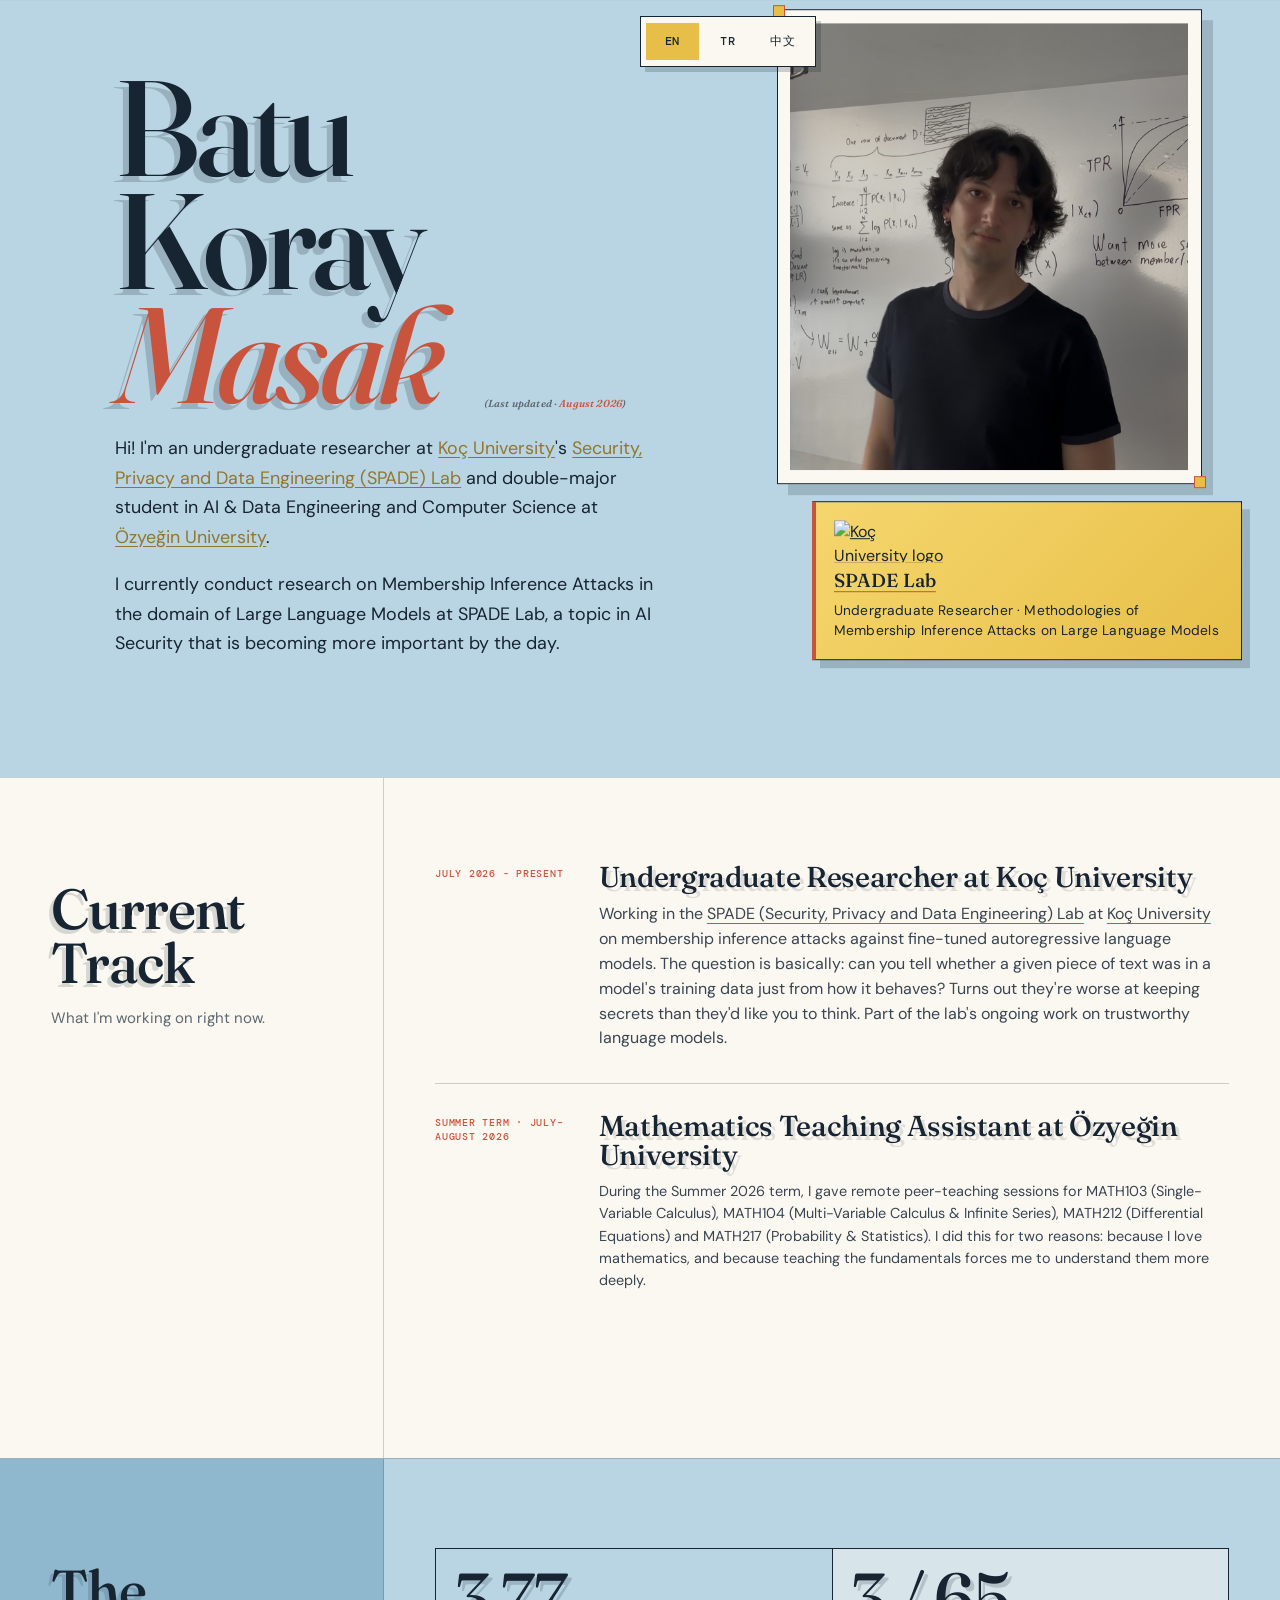
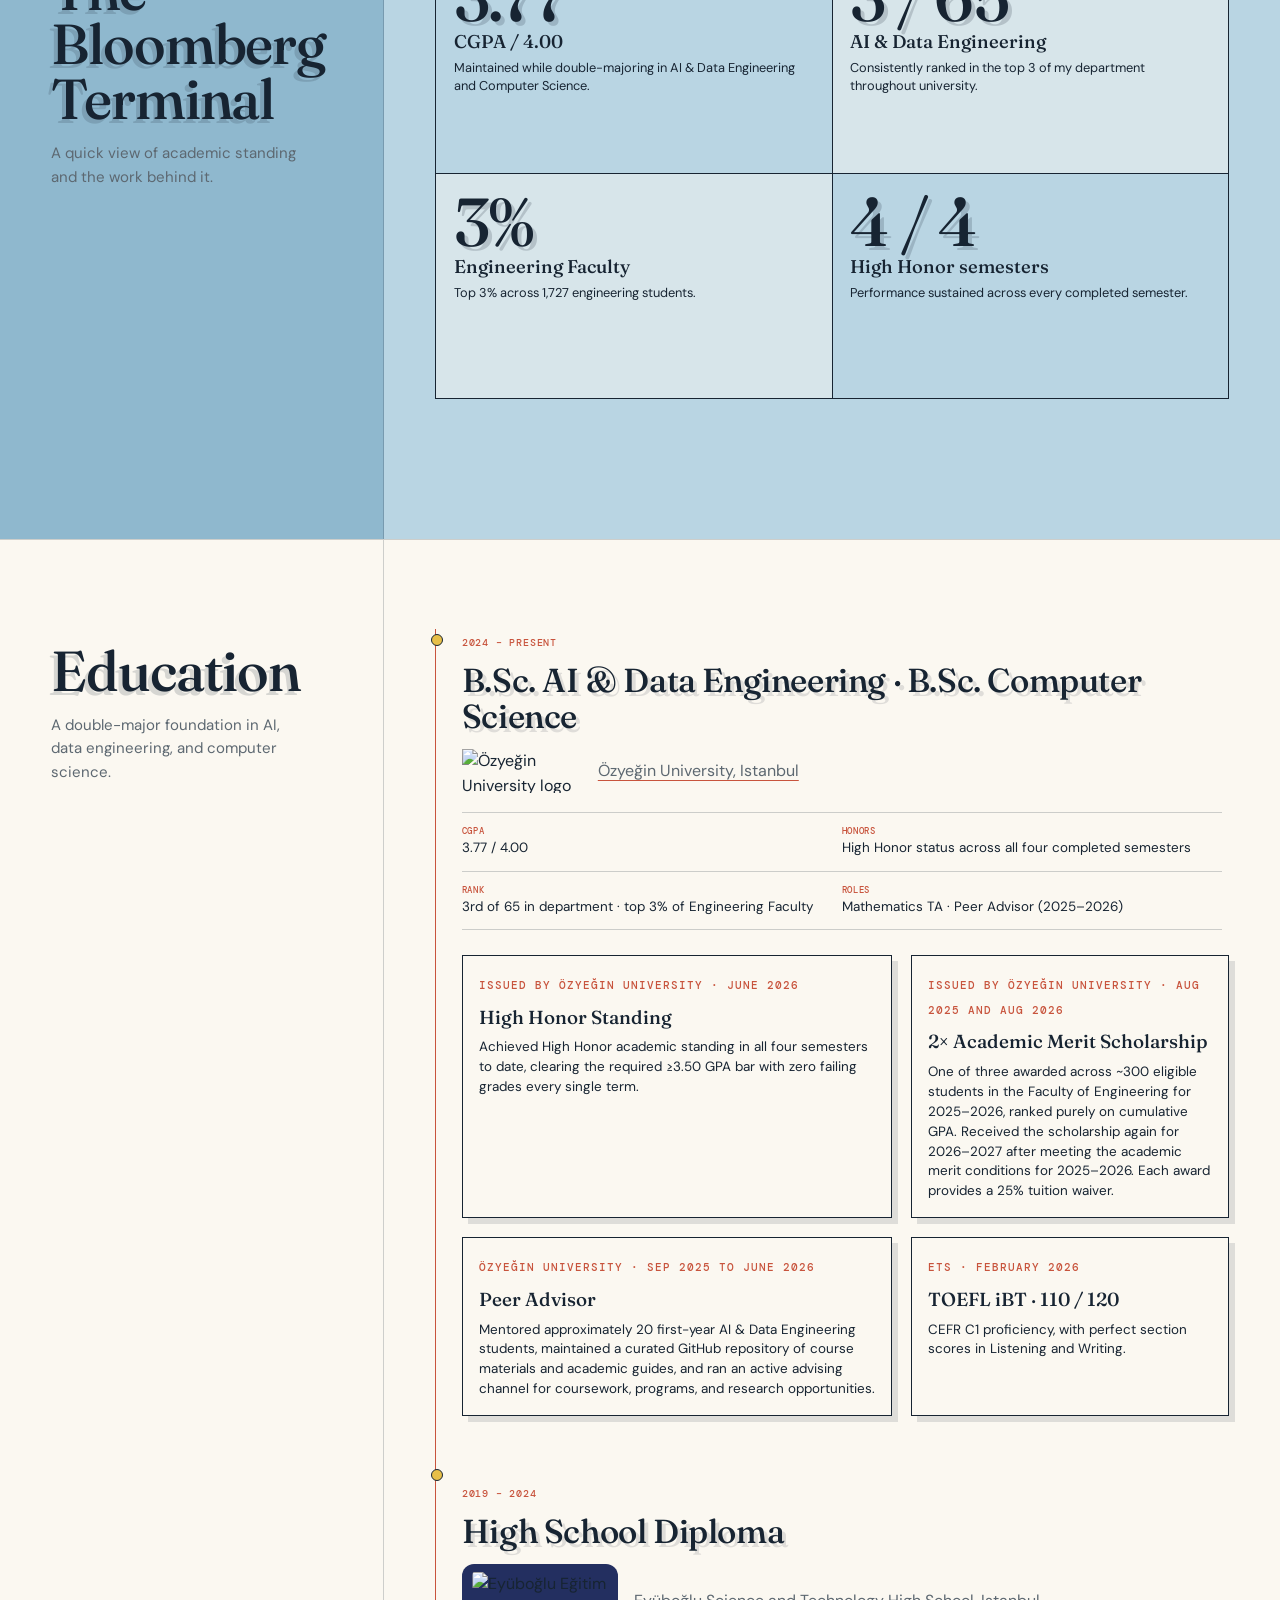
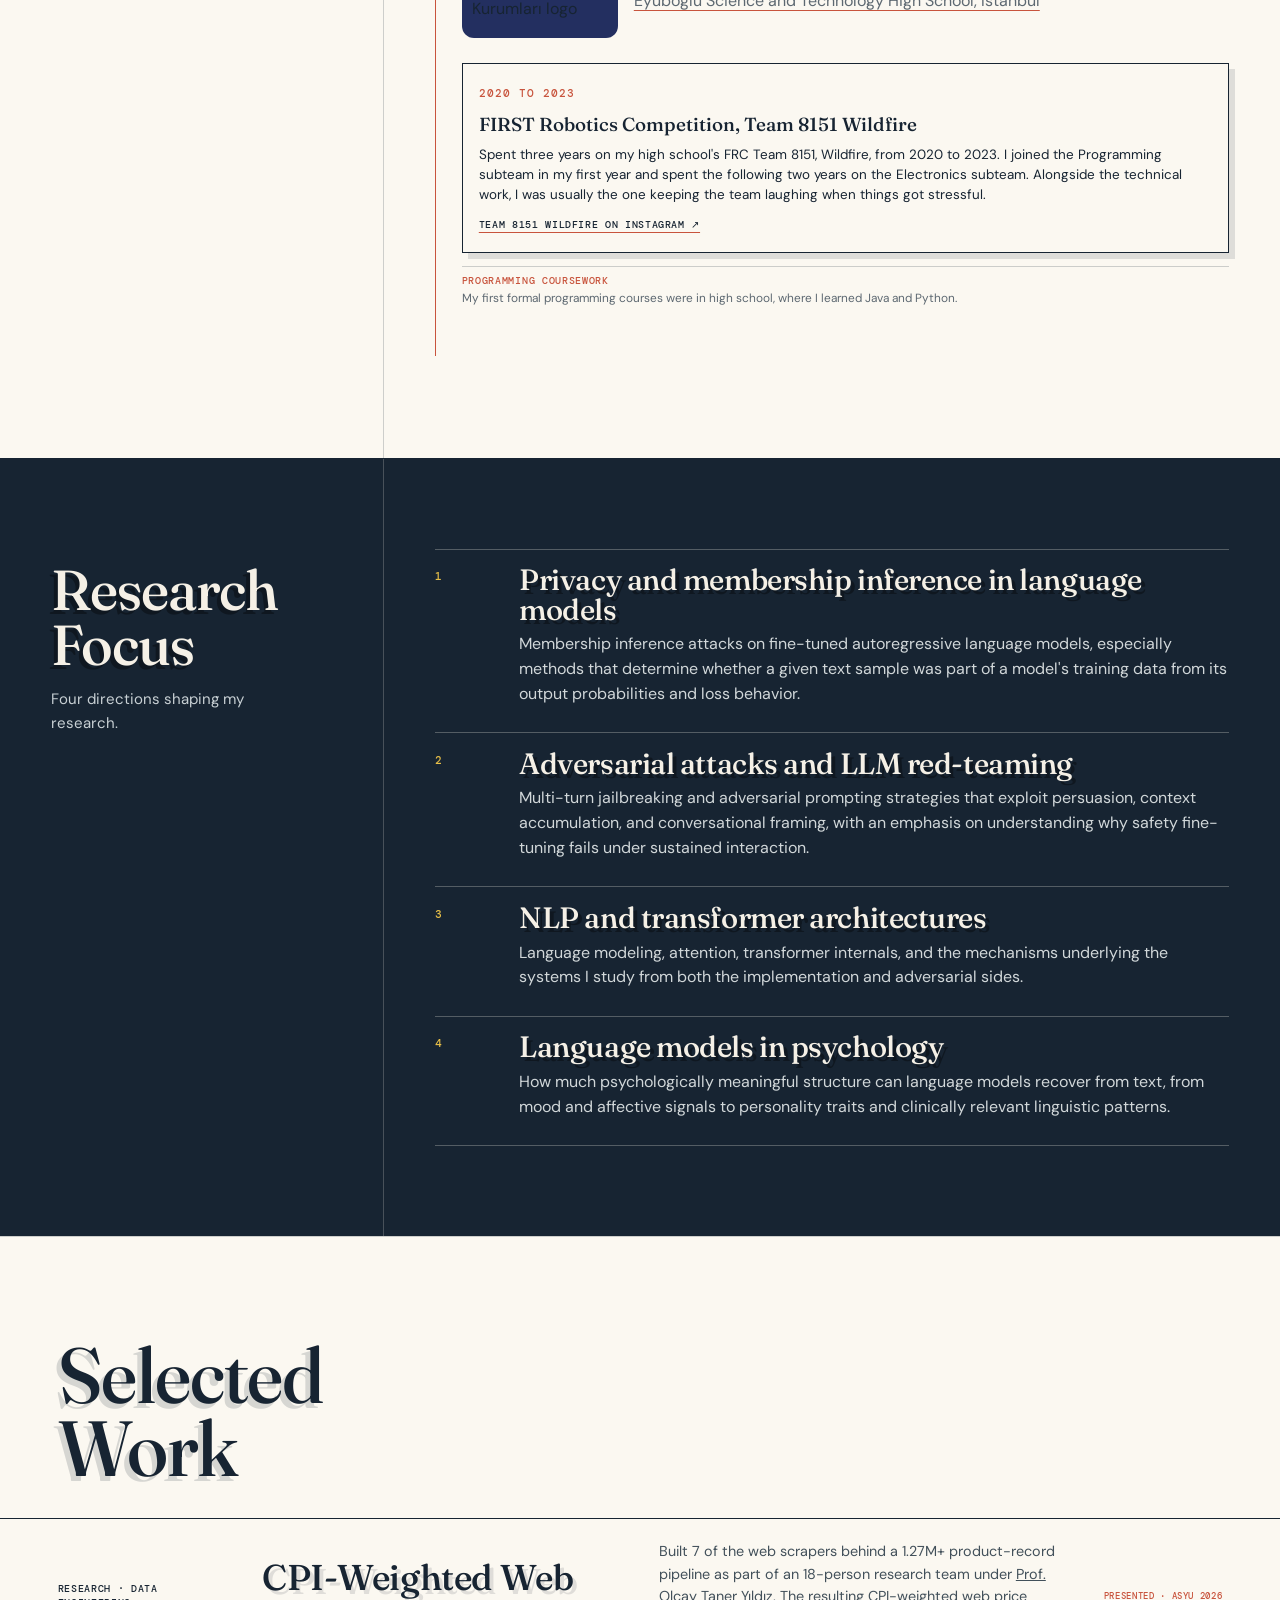
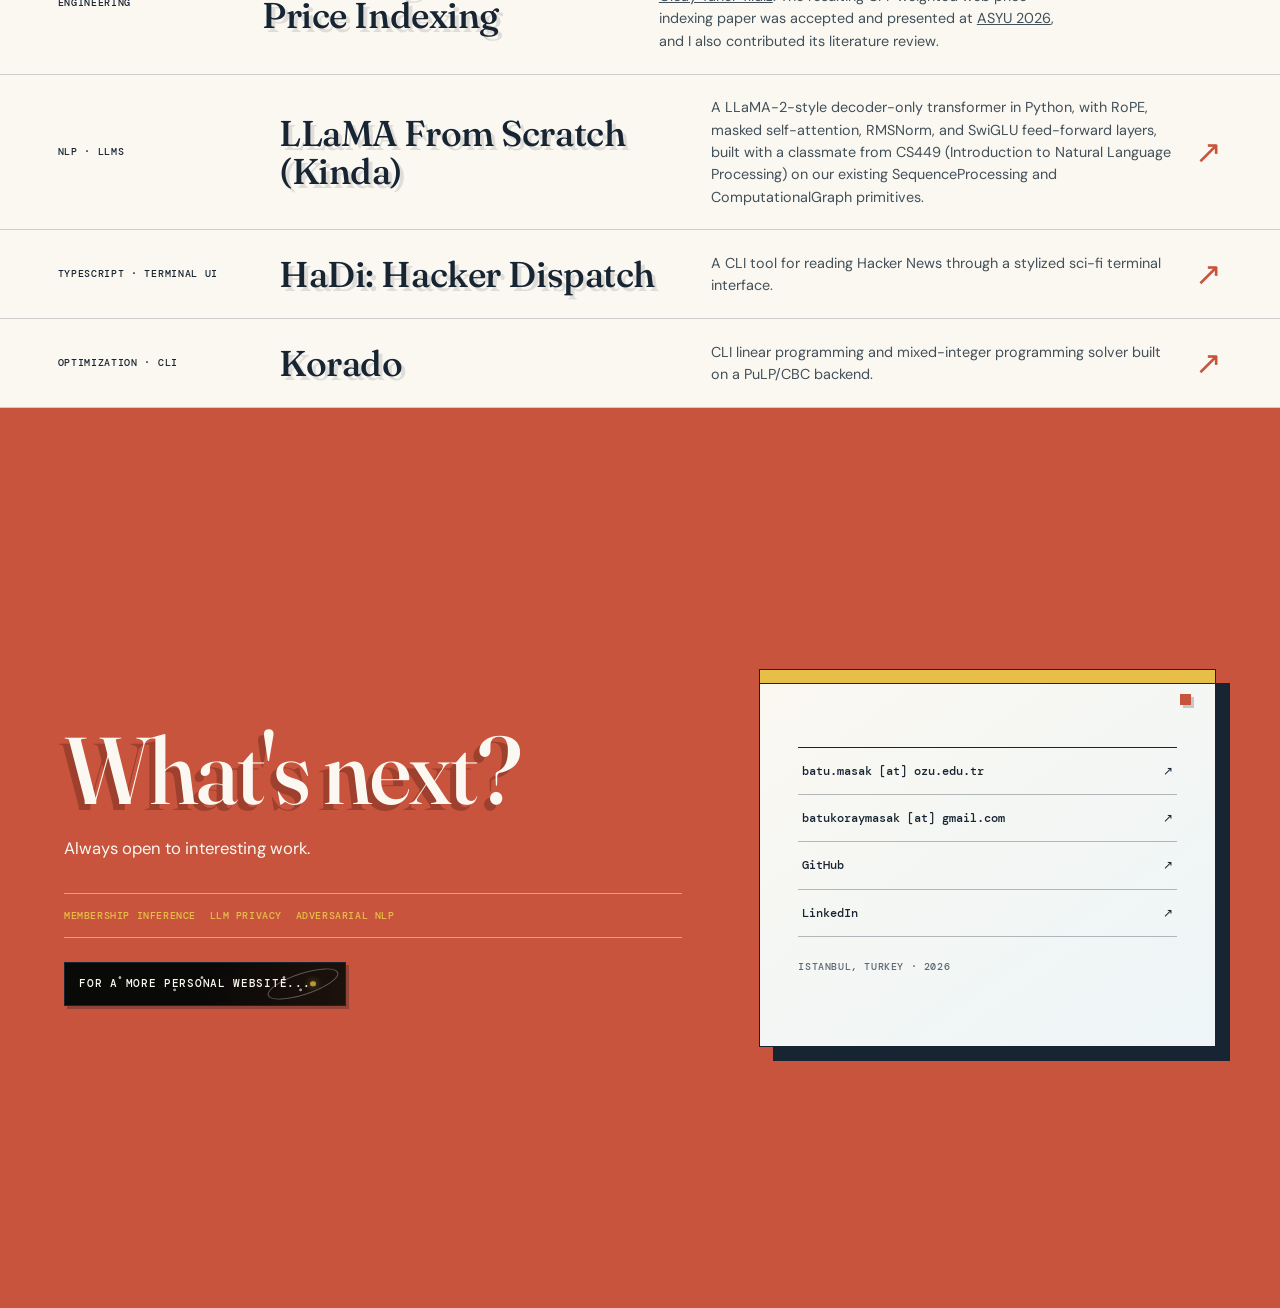
==== index.html @ a7af4183 "feat: update hero section content" ====
<!doctype html>
<html lang="en">
<head>
  <meta charset="utf-8">
  <meta name="viewport" content="width=device-width, initial-scale=1">
  <meta name="description" content="Batu Koray Masak is an AI &amp; Computer Science undergraduate at Özyeğin University and a Koç University research intern focused on AI security.">
  <meta name="theme-color" content="#b9d5e3">
  <link rel="icon" href="/favicon.ico?v=3" sizes="any">
  <link rel="icon" href="/favicon.svg?v=3" type="image/svg+xml">
  <link rel="apple-touch-icon" href="/apple-touch-icon.png?v=3" sizes="180x180">
  <link rel="manifest" href="/site.webmanifest?v=3">
  <meta property="og:type" content="profile">
  <meta property="og:url" content="https://batukoray.github.io/">
  <meta property="og:title" content="Batu Koray Masak">
  <meta property="og:description" content="AI &amp; Computer Science undergraduate at Özyeğin University, research intern at Koç University's SPADE Lab.">
  <meta property="og:image" content="https://batukoray.github.io/images/og-card.png">
  <meta property="og:image:width" content="1200">
  <meta property="og:image:height" content="630">
  <meta property="og:image:alt" content="Batu Koray Masak, computer science and AI researcher.">
  <meta name="twitter:card" content="summary_large_image">
  <meta name="twitter:image" content="https://batukoray.github.io/images/og-card.png">
  <meta name="twitter:image:alt" content="Batu Koray Masak, computer science and AI researcher.">
  <title>Batu Koray Masak</title>
  <script type="application/ld+json">
    {
      "@context": "https://schema.org",
      "@type": "ProfilePage",
      "@id": "https://batukoray.github.io/#profile",
      "url": "https://batukoray.github.io/",
      "name": "Batu Koray Masak",
      "mainEntity": {
        "@type": "Person",
        "@id": "https://batukoray.github.io/#person",
        "name": "Batu Koray Masak",
        "url": "https://batukoray.github.io/",
        "image": [
          {
            "@type": "ImageObject",
            "contentUrl": "https://batukoray.github.io/images/batu-membership-inference-whiteboard.jpg",
            "caption": "Batu Koray Masak in front of a whiteboard with membership inference notes and an ROC curve.",
            "description": "Batu Koray Masak standing in front of a whiteboard with membership inference notes and an ROC curve.",
            "width": 1290,
            "height": 1290
          },
          {
            "@type": "ImageObject",
            "contentUrl": "https://batukoray.github.io/images/batu-eray-paris.png",
            "caption": "Paris, France. Me, on the left, with my best pal Eray.",
            "description": "Batu Koray Masak, on the left, with his best pal Eray in Paris, France."
          },
          {
            "@type": "ImageObject",
            "contentUrl": "https://batukoray.github.io/images/batu-library-picture.jpg",
            "caption": "Me in front of my library.",
            "description": "Me in front of my library."
          },
          {
            "@type": "ImageObject",
            "contentUrl": "https://batukoray.github.io/images/batu-with-cat.jpeg",
            "caption": "Me with a cat at Özyeğin University.",
            "description": "Me with a cat at Özyeğin University."
          },
          {
            "@type": "ImageObject",
            "contentUrl": "https://batukoray.github.io/images/batu-with-cat-greece.jpg",
            "caption": "Me with a cat by the sea in Greece.",
            "description": "Me with a cat by the sea in Greece."
          },
          {
            "@type": "ImageObject",
            "contentUrl": "https://batukoray.github.io/images/batu-next-to-eiffel.png",
            "caption": "Me beside the Eiffel Tower in Paris.",
            "description": "Me beside the Eiffel Tower in Paris, France."
          },
          {
            "@type": "ImageObject",
            "contentUrl": "https://batukoray.github.io/images/batu-suited.png",
            "caption": "Me in a suit, photographed in a mirror.",
            "description": "Me in a suit, photographed in a mirror."
          },
          {
            "@type": "ImageObject",
            "contentUrl": "https://batukoray.github.io/images/batu-teaching-eulers-identity.png",
            "caption": "Teaching Euler's identity through Taylor series.",
            "description": "Me teaching Euler's identity through Taylor series."
          }
        ],
        "sameAs": [
          "https://github.com/batukoray",
          "https://www.linkedin.com/in/batu-koray-masak/"
        ]
      }
    }
  </script>
  <link rel="preconnect" href="https://fonts.googleapis.com">
  <link rel="preconnect" href="https://fonts.gstatic.com" crossorigin>
  <link href="https://fonts.googleapis.com/css2?family=DM+Mono:wght@400;500&family=DM+Sans:opsz,wght@9..40,400;9..40,500;9..40,600&family=Fraunces:opsz,wght@9..144,500;9..144,600;9..144,700&display=swap" rel="stylesheet">
  <style>
    :root {
      --paper: #f5f0e6;
      --paper-strong: #fbf8f1;
      --ink: #172432;
      --muted: #5d6871;
      --line: rgba(23, 36, 50, .2);
      --blue: #b9d5e3;
      --blue-deep: #8fb8ce;
      --red: #c8543d;
      --gold: #e7bf48;
      --serif: "Fraunces", Georgia, serif;
      --sans: "DM Sans", Arial, sans-serif;
      --mono: "DM Mono", ui-monospace, monospace;
    }
    :root:lang(zh) {
      --serif: "Fraunces", "Noto Serif SC", "Source Han Serif SC", "Songti SC", serif;
      --sans: "DM Sans", "Noto Sans SC", "PingFang SC", "Microsoft YaHei", sans-serif;
      --mono: "DM Mono", "Noto Sans SC", "PingFang SC", "Microsoft YaHei", ui-monospace, monospace;
    }
    :lang(zh) .header-nav a,
    :lang(zh) .button,
    :lang(zh) .portrait-caption,
    :lang(zh) .section-number,
    :lang(zh) .project-type,
    :lang(zh) .project-tags,
    :lang(zh) .project-status,
    :lang(zh) .track-list time,
    :lang(zh) .track-list .label,
    :lang(zh) .hero-kicker,
    :lang(zh) .eyebrow {
      letter-spacing: 0;
      word-spacing: normal;
      text-transform: none;
    }
    ::selection { background: rgba(112,166,194,.42); color: var(--ink); }
    ::-moz-selection { background: rgba(112,166,194,.42); color: var(--ink); }
    * { box-sizing: border-box; }
    html { scroll-behavior: smooth; scrollbar-width: none; background: var(--blue); }
    html::-webkit-scrollbar { display: none; }
    body { margin: 0; background: var(--blue); color: var(--ink); font: 400 16px/1.55 var(--sans); }
    html.is-at-bottom, html.is-at-bottom body { background: var(--red); }
    a { color: inherit; }
    .skip { position: fixed; left: 12px; top: -100px; z-index: 40; width: 1px; height: 1px; padding: 0; overflow: hidden; background: transparent; color: transparent; font: .75rem var(--mono); white-space: nowrap; clip-path: inset(50%); }
    .skip:focus { top: 12px; }

    .site-header { position: fixed; z-index: 20; top: 0; left: 0; width: 100%; transform: translateY(-112%); transition: transform .45s cubic-bezier(.2,.8,.2,1); border-bottom: 1px solid var(--ink); background: var(--ink); box-shadow: 0 6px 0 rgba(23,36,50,.24); }
    .site-header.show { transform: translateY(0); }
    .header-inner { min-height: 48px; max-width: 1440px; padding: 0 clamp(.85rem, 3.1vw, 3.2rem); margin: auto; display: grid; grid-template-columns: minmax(0, 1fr) auto minmax(0, 1fr); align-items: stretch; gap: .75rem; }
    .brand { grid-column: 1; justify-self: start; display: inline-flex; align-items: center; gap: .55rem; color: var(--paper-strong); text-decoration: none; font: 500 1.24rem/1 var(--serif); letter-spacing: -.015em; white-space: nowrap; }
    .brand em { font-style: italic; }
    .header-nav { grid-column: 3; justify-self: end; display: flex; gap: 0; align-items: stretch; border-left: 1px solid rgba(245,240,230,.22); }
    .header-nav a { position: relative; display: inline-flex; align-items: center; padding: 0 clamp(.52rem, 1vw, .92rem); border-right: 1px solid rgba(245,240,230,.22); color: var(--paper-strong); text-decoration: none; font: 500 .75rem/1 var(--mono); letter-spacing: .045em; text-transform: uppercase; transition: background .18s ease, color .18s ease, transform .18s ease; }
    .header-nav a::after { content: ""; position: absolute; left: .52rem; right: .52rem; bottom: 7px; height: 2px; background: var(--red); transform: scaleX(0); transform-origin: left; transition: transform .18s ease; }
    .header-nav a:hover { color: var(--ink); background: var(--gold); transform: translateY(3px); }
    .header-nav a:hover::after { transform: scaleX(1); }
    .header-language { grid-column: 2; display: flex; align-items: stretch; border-left: 1px solid rgba(245,240,230,.22); }
    .language-switcher { display: flex; align-items: center; gap: .15rem; opacity: 1; transition: opacity .2s ease; will-change: opacity; }
    .language-switcher.is-fading { opacity: 0; pointer-events: none; }
    .language-switcher-label { position: absolute; width: 1px; height: 1px; overflow: hidden; clip-path: inset(50%); white-space: nowrap; }
    .language-switcher button { min-width: 2rem; height: 100%; padding: 0 .35rem; border: 0; background: transparent; color: var(--ink); font: 500 .63rem/1 var(--mono); letter-spacing: .045em; cursor: pointer; transition: background .18s ease, color .18s ease, transform .18s ease; }
    .language-switcher button:hover, .language-switcher button:focus-visible { background: var(--gold); color: var(--ink); outline: none; transform: translateY(2px); }
    .language-switcher button[aria-pressed="true"] { background: var(--gold); color: var(--ink); }
    .language-switcher-floating { position: fixed; z-index: 30; top: 1rem; left: 50%; right: auto; transform: translateX(-50%); padding: .35rem; border: 1px solid var(--ink); background: var(--paper-strong); box-shadow: 5px 5px 0 rgba(23,36,50,.2); }
    .language-switcher-floating button { min-width: 3.3rem; min-height: 2.35rem; padding: .65rem .75rem; font-size: .75rem; }
    .language-switcher-floating button:hover, .language-switcher-floating button:focus-visible { transform: translateY(-1px); }
    .language-switcher-header { padding: 0; }
    .language-switcher-header button { min-width: 2.35rem; padding: 0 .45rem; color: var(--paper-strong); }
    .language-switcher-header button:hover, .language-switcher-header button:focus-visible { transform: translateY(3px); }

    .hero { position: relative; padding: clamp(1.1rem, 3vw, 3.4rem) clamp(1.1rem, 3vw, 3.4rem) 8px; display: grid; grid-template-columns: minmax(0, 1.1fr) minmax(310px, .9fr); grid-template-rows: 1fr auto; gap: clamp(1.7rem, 5vw, 6rem); max-width: 1540px; margin: auto; background: var(--blue); box-shadow: 0 0 0 100vmax var(--blue); clip-path: inset(0 -100vmax); }
    .hero-copy { align-self: center; padding: 0 0 .25rem clamp(.5rem, 6vw, 6.4rem); }
    .hero-kicker, .eyebrow { color: var(--red); font: 500 .66rem/1.2 var(--mono); letter-spacing: .095em; text-transform: uppercase; }
    h1, h2, h3, p { margin-top: 0; }
    h1 { max-width: 900px; margin: 1.1rem 0 1.35rem; font: 500 clamp(4.55rem, 10.6vw, 10.8rem)/.84 var(--serif); letter-spacing: -.035em; text-shadow: -6px 6px 0 rgba(23,36,50,.2); }
    .given-name, .name-line { display: block; }
    .name-line { display: flex; align-items: flex-end; flex-wrap: wrap; gap: .2em .32em; }
    .surname { color: var(--red); font-style: italic; }
    h1 .last-updated { margin: 0 0 .3em; color: var(--muted); font: 600 italic clamp(.55rem, .075em, .85rem)/1.1 var(--serif); letter-spacing: .015em; text-shadow: none; }
    h1 .last-updated-date { color: var(--red); }
    .hero-lead { max-width: 660px; margin-bottom: 1.7rem; font-size: clamp(1.02rem, 1.4vw, 1.28rem); line-height: 1.65; }
    .hero-lead-current { display: block; margin-top: 1em; }
    .hero-lead a { color: #92762d; text-underline-offset: 3px; }
    .actions { display: flex; gap: .65rem; flex-wrap: wrap; }
    .button { display: inline-flex; align-items: center; min-height: 44px; padding: .65rem .9rem; border: 1px solid var(--ink); font: 500 .67rem/1 var(--mono); letter-spacing: .065em; text-decoration: none; text-transform: uppercase; transition: transform .18s ease; }
    .button:hover { transform: translateY(-2px); }
    .button:active { transform: translateY(1px); transition-duration: .1s; }
    .button.primary { background: var(--gold); }
    .button.primary.personal-cta { --magnet-x: 0px; --magnet-y: 0px; position: relative; isolation: isolate; overflow: hidden; padding-right: 2.2rem; border-color: var(--ink); color: var(--paper-strong); background: #090908; box-shadow: 3px 3px 0 rgba(23,36,50,.3); transform: translate3d(var(--magnet-x), var(--magnet-y), 0); animation: personal-cta-shadow 3.2s ease-in-out infinite; transition: transform .24s cubic-bezier(.2,.8,.2,1), box-shadow .24s ease; }
    .personal-cta::before { content: ""; position: absolute; z-index: 0; inset: 4px; border: 1px solid rgba(245,240,230,.34); background: rgba(245,240,230,.05); opacity: 0; transform: scale(.985); transition: opacity .2s ease, transform .35s cubic-bezier(.2,.8,.2,1); pointer-events: none; }
    .personal-cta-space { position: absolute; z-index: 0; inset: 0; overflow: hidden; opacity: .78; background: linear-gradient(108deg, transparent 0%, transparent 48%, rgba(200,93,49,.14) 100%), radial-gradient(circle at 67% 27%, rgba(245,240,230,.92) 0 1px, transparent 1.8px), radial-gradient(circle at 75% 72%, rgba(245,240,230,.82) 0 1px, transparent 1.8px), radial-gradient(circle at 87% 42%, rgba(245,240,230,.8) 0 1px, transparent 1.8px), radial-gradient(circle at 60% 66%, rgba(200,93,49,.9) 0 1px, transparent 1.8px), radial-gradient(circle at 92% 80%, rgba(245,240,230,.7) 0 1px, transparent 1.8px); background-size: 100% 100%, 82px 54px, 108px 72px, 126px 64px, 96px 86px, 142px 94px; animation: personal-cta-space-drift 11s linear infinite, personal-cta-space-breathe 4.8s ease-in-out infinite; pointer-events: none; }
    .personal-cta-space::before { content: ""; position: absolute; right: .35rem; top: 50%; width: 4.5rem; height: 1.25rem; border: 1px solid rgba(245,240,230,.42); border-radius: 50%; transform: translateY(-50%) rotate(-18deg); animation: personal-cta-orbit 5.5s ease-in-out infinite; }
    .personal-cta-space::after { content: ""; position: absolute; right: 1.85rem; top: 50%; width: .36rem; height: .36rem; border-radius: 50%; background: var(--gold); box-shadow: 0 0 .45rem rgba(231,191,72,.9); transform: translateY(-50%); animation: personal-cta-planet 3.6s ease-in-out infinite; }
    .personal-cta-sweep { position: absolute; z-index: 1; top: -35%; bottom: -35%; left: -28%; width: 24%; background: linear-gradient(90deg, transparent, rgba(255,255,255,.58), transparent); transform: skewX(-18deg) translateX(-180%); animation: personal-cta-sweep 3.4s cubic-bezier(.45,.05,.55,.95) infinite; pointer-events: none; }
    .personal-cta-label, .personal-cta-alt { position: relative; z-index: 2; display: inline-block; white-space: nowrap; transition: transform .42s cubic-bezier(.2,.8,.2,1), opacity .28s ease; }
    .personal-cta-alt { position: absolute; left: .9rem; top: 50%; transform: translateY(120%); opacity: 0; }
    .personal-cta:hover { transform: translate3d(var(--magnet-x), calc(var(--magnet-y) - 2px), 0); box-shadow: 6px 6px 0 rgba(23,36,50,.3); }
    .personal-cta:hover::before { opacity: 1; transform: scale(1); }
    .personal-cta:hover .personal-cta-label { transform: translateY(-120%); opacity: 0; }
    .personal-cta:hover .personal-cta-alt { transform: translateY(-50%); opacity: 1; }
    .personal-cta:active { transform: translate3d(0, 1px, 0); box-shadow: 2px 2px 0 rgba(23,36,50,.3); }
    @keyframes personal-cta-shadow { 0%, 100% { box-shadow: 3px 3px 0 rgba(23,36,50,.3); } 50% { box-shadow: 6px 6px 0 rgba(23,36,50,.38); } }
    @keyframes personal-cta-sweep { 0%, 12% { opacity: 0; transform: skewX(-18deg) translateX(-180%); } 20% { opacity: .95; } 56% { opacity: .55; transform: skewX(-18deg) translateX(650%); } 64%, 100% { opacity: 0; transform: skewX(-18deg) translateX(650%); } }
    @keyframes personal-cta-space-drift { 0%, 100% { background-position: 0 0, 0 0, 0 0, 0 0, 0 0, 0 0; } 50% { background-position: 0 0, 7px -4px, -8px 5px, 6px 3px, -5px -6px, 9px 4px; } }
    @keyframes personal-cta-space-breathe { 0%, 100% { opacity: .58; } 50% { opacity: .88; } }
    @keyframes personal-cta-orbit { 0%, 100% { transform: translateY(-50%) rotate(-18deg) scaleX(.92); opacity: .44; } 50% { transform: translateY(-50%) rotate(-10deg) scaleX(1.04); opacity: .78; } }
    @keyframes personal-cta-planet { 0%, 100% { transform: translateY(-50%) translateX(0); opacity: .72; } 50% { transform: translateY(-50%) translateX(-7px); opacity: 1; } }

    .hero-aside { align-self: center; max-width: 505px; width: 100%; justify-self: end; transform: translateY(clamp(-3.75rem, -3.5vw, -1.25rem)); }
    .portrait-frame { position: relative; padding: clamp(.65rem, 1vw, .9rem); background: var(--paper-strong); border: 1px solid var(--ink); box-shadow: 11px 11px 0 rgba(23,36,50,.18); }
    .portrait-frame::before, .portrait-frame::after { content: ""; position: absolute; width: 10px; height: 10px; border: 1px solid var(--red); background: var(--gold); }
    .portrait-frame::before { top: -5px; left: -5px; } .portrait-frame::after { bottom: -5px; right: -5px; }
    .portrait-stage { position: relative; aspect-ratio: .89; overflow: hidden; background: center / cover no-repeat; }
    .portrait-frame img { display: block; width: 100%; height: 100%; object-fit: cover; object-position: center; opacity: 1; transition: opacity .5s ease; }
    .portrait-frame img.is-fading-out { opacity: 0; }
    .portrait-caption { display: flex; justify-content: space-between; gap: 1rem; padding-top: .7rem; font: 500 .59rem/1.3 var(--mono); letter-spacing: .07em; text-transform: uppercase; }
    .portrait-description { margin: .5rem 0 0; color: var(--muted); font-size: .76rem; line-height: 1.45; }
    .portrait-frame figcaption { opacity: 1; transition: opacity .5s ease; }
    .portrait-frame figcaption.is-fading-out { opacity: 0; }
    .position-note { margin: 1.1rem 0 0 auto; padding: 1.1rem 1.15rem; max-width: 430px; border: 1px solid var(--ink); border-left: 4px solid var(--red); background: linear-gradient(135deg, #f5d66d 0%, var(--gold) 100%); box-shadow: 8px 8px 0 rgba(23,36,50,.2); }
    .position-note img { display: block; width: 112px; max-height: 42px; object-fit: contain; object-position: left; margin-bottom: .55rem; }
    .position-note .university-link { display: inline-block; }
    .position-note strong { display: block; font: 500 1.18rem/1.14 var(--serif); letter-spacing: .005em; }
    .position-note strong a { color: inherit; text-decoration-color: var(--red); text-decoration-thickness: 1px; text-underline-offset: 4px; }
    .position-note p { margin: .48rem 0 0; font-size: .86rem; line-height: 1.5; letter-spacing: .012em; }

    .section { border-top: 1px solid var(--line); }
    .section-shell { max-width: 1440px; min-height: 680px; margin: auto; display: grid; grid-template-columns: minmax(220px, 30%) 1fr; }
    .section-heading { padding: clamp(3rem, 7vw, 7.2rem) clamp(1.25rem, 4vw, 4.2rem); border-right: 1px solid var(--line); }
    .section-heading-inner { position: sticky; top: 90px; }
    .section-number { display: block; color: var(--red); font: 500 .66rem/1 var(--mono); letter-spacing: .09em; }
    .section h2 { margin: .9rem 0 1rem; max-width: 330px; font: 500 clamp(2.75rem, 4.4vw, 5rem)/.97 var(--serif); letter-spacing: -.02em; text-shadow: -4px 4px 0 rgba(23,36,50,.16); }
    .section-heading p { max-width: 245px; color: var(--muted); font-size: .94rem; }
    .section-body { padding: clamp(3rem, 7vw, 7rem) clamp(1.25rem, 4vw, 5rem); }

    .track { background: var(--paper-strong); }
    .track-list { margin: 0; padding: 0; list-style: none; }
    .track-list li { display: grid; grid-template-columns: minmax(105px, 18%) 1fr; gap: 1.3rem; padding: 0 0 2rem; margin-bottom: 2rem; border-bottom: 1px solid var(--line); }
    .track-list li:last-child { border-bottom: 0; margin-bottom: 0; padding-bottom: 0; }
    .track-list time, .track-list .label { color: var(--red); font: 500 .62rem/1.4 var(--mono); letter-spacing: .075em; text-transform: uppercase; }
    .track-list h3 { margin: -.25rem 0 .65rem; max-width: 720px; font: 500 clamp(1.55rem, 2.25vw, 2.35rem)/1 var(--serif); letter-spacing: -.012em; text-shadow: 4px 4px 0 rgba(23,36,50,.12); }
    .track-list h3 a, .track-list p a { text-decoration-color: var(--red); text-decoration-thickness: 1px; text-underline-offset: 4px; }
    .track-list p { max-width: 735px; margin: 0; color: #394551; }
    .track-list .secondary-role { padding-bottom: 1.6rem; margin-bottom: 1.8rem; }
    .track-list .secondary-role p { max-width: 680px; font-size: .9rem; line-height: 1.55; }

    .metrics { background: var(--blue); }
    .metrics .section-heading { background: var(--blue-deep); }
    .metric-grid { display: grid; grid-template-columns: repeat(2, minmax(0,1fr)); border-top: 1px solid var(--ink); border-left: 1px solid var(--ink); }
    .metric { min-height: 225px; padding: 1.1rem; border-right: 1px solid var(--ink); border-bottom: 1px solid var(--ink); display: flex; flex-direction: column; justify-content: space-between; }
    .metric:nth-child(2), .metric:nth-child(3) { background: rgba(251,248,241,.45); }
    .metric b { display: block; font: 500 clamp(3rem, 5.3vw, 5.9rem)/.88 var(--serif); letter-spacing: -.025em; text-shadow: 4px 4px 0 rgba(23,36,50,.18); }
    .metric h3 { margin: .32rem 0; font: 500 1.15rem/1.12 var(--serif); letter-spacing: 0; }
    .metric p { margin: .45rem 0 0; font-size: .8rem; line-height: 1.4; }

    .research { background: var(--ink); color: var(--paper); }
    .research .section-heading { border-color: rgba(245,240,230,.22); }
    .research .section-heading p { color: #c8d0d4; }
    .research .section-heading h2 { text-shadow: -4px 4px 0 rgba(0,0,0,.35); }
    .research-list { counter-reset: item; }
    .research-item { position: relative; display: grid; grid-template-columns: 68px 1fr; gap: 1rem; padding: 1.2rem 0 1.6rem; border-top: 1px solid rgba(245,240,230,.28); transition: padding .25s ease; }
    .research-item:last-child { border-bottom: 1px solid rgba(245,240,230,.28); }
    .research-item:hover { padding-left: .7rem; }
    .research-index { color: var(--gold); font: 500 .68rem var(--mono); }
    .research-item h3 { margin: -.22rem 0 .5rem; font: 500 clamp(1.55rem, 2.3vw, 2.45rem)/1 var(--serif); letter-spacing: -.015em; text-shadow: 4px 4px 0 rgba(0,0,0,.35); }
    .research-item p { max-width: 720px; margin: 0; color: #d1d7d9; }

    .projects { background: var(--paper-strong); }
    .projects .section-shell { display: block; min-height: 0; }
    .projects-heading { padding: clamp(3.5rem, 7vw, 7rem) clamp(1.25rem, 4.5vw, 5.2rem) 2rem; display: flex; justify-content: space-between; align-items: end; gap: 2rem; }
    .projects-heading h2 { margin: .8rem 0 0; font: 500 clamp(3.1rem, 6.1vw, 6.3rem)/.94 var(--serif); letter-spacing: -.018em; text-shadow: -5px 5px 0 rgba(23,36,50,.16); }
    .project-list { border-top: 1px solid var(--ink); }
    .project { display: grid; grid-template-columns: minmax(100px, .75fr) minmax(220px, 1.55fr) minmax(220px, 1.75fr) auto; gap: 1.5rem; align-items: center; padding: 1.35rem clamp(1.25rem, 4.5vw, 5.2rem); border-bottom: 1px solid var(--line); color: inherit; text-decoration: none; transition: background .25s ease, padding .25s ease, box-shadow .25s ease; }
    .project:hover { background: var(--gold); position: relative; z-index: 1; }
    .project-type, .project-tags { font: 500 .61rem/1.45 var(--mono); letter-spacing: .07em; text-transform: uppercase; }
    .project h3 { margin: 0; font: 500 clamp(1.45rem, 2.8vw, 2.75rem)/1.06 var(--serif); letter-spacing: -.012em; text-shadow: 4px 4px 0 rgba(23,36,50,.12); }
    .project p { margin: 0; color: #42505a; font-size: .9rem; }
    .project .arrow { color: var(--red); font: 400 2rem/1 var(--serif); }
    .project-static:hover { padding-left: clamp(1.25rem, 4.5vw, 5.2rem); box-shadow: none; }
    .project-status { color: var(--red); font: 500 .58rem/1.35 var(--mono); letter-spacing: .07em; text-align: right; text-transform: uppercase; }


    .education { background: var(--paper-strong); }
    .education .section-body { padding-bottom: clamp(4rem, 8vw, 8rem); }
    .edu-item { position: relative; padding: 0 0 3rem 1.6rem; border-left: 1px solid var(--red); }
    .edu-item::before { content: ""; position: absolute; width: 10px; height: 10px; background: var(--gold); border: 1px solid var(--ink); border-radius: 50%; left: -5.5px; top: 5px; }
    .edu-item + .edu-item { padding-top: 1rem; }
    .edu-year { color: var(--red); font: 500 .63rem var(--mono); letter-spacing: .08em; text-transform: uppercase; }
    .edu-item h3 { max-width: 770px; margin: .5rem 0 .95rem; font: 500 clamp(1.65rem, 2.6vw, 2.7rem)/1.08 var(--serif); letter-spacing: -.012em; text-shadow: 4px 4px 0 rgba(23,36,50,.12); }
    .institution { display: flex; align-items: center; gap: 1rem; margin: .3rem 0 1rem; }
    .institution img { display: block; width: 120px; max-height: 44px; object-fit: contain; object-position: left; }
    .institution img.eyuboglu-logo { width: 156px; height: 74px; max-height: none; padding: .5rem .65rem; border-radius: 12px; background: #232f60; object-fit: contain; }
    .institution p { margin: 0; color: var(--muted); }
    .institution p a { color: inherit; text-decoration-color: var(--red); text-decoration-thickness: 1px; text-underline-offset: 4px; }
    .edu-facts { display: grid; grid-template-columns: repeat(2, 1fr); max-width: 760px; margin: 1.2rem 0; padding: 0; list-style: none; border-top: 1px solid var(--line); }
    .edu-facts li { padding: .75rem .75rem .75rem 0; border-bottom: 1px solid var(--line); font-size: .84rem; }
    .edu-facts strong { display: block; color: var(--red); font: 500 .57rem/1.4 var(--mono); letter-spacing: .07em; text-transform: uppercase; }
    .education-details { max-width: 800px; display: grid; grid-template-columns: 1.15fr .85fr; gap: 1.2rem; margin-top: 1.55rem; }
    .edu-item:nth-child(2) .education-details { grid-template-columns: 1fr; gap: .8rem; }
    .detail p a { color: inherit; text-decoration-color: var(--red); text-decoration-thickness: 1px; text-underline-offset: 4px; }
    .detail { padding: 1rem; border: 1px solid var(--ink); background: var(--paper-strong); box-shadow: 6px 6px 0 rgba(23,36,50,.12); }
    .detail h4 { margin: .6rem 0; font: 500 1.18rem/1.12 var(--serif); letter-spacing: 0; }
    .detail p { margin: 0; font-size: .84rem; line-height: 1.48; }
    .detail-minor { padding: .5rem 0 0; border: 0; border-top: 1px solid var(--line); background: transparent; box-shadow: none; }
    .detail-minor h4 { margin: 0 0 .2rem; font: 500 .6rem/1.3 var(--mono); letter-spacing: .07em; text-transform: uppercase; color: var(--red); }
    .detail-minor p { margin: 0; font-size: .74rem; color: var(--muted); }
    .archive-link { display: inline-flex; align-items: center; gap: .45rem; margin-top: .85rem; color: var(--ink); font: 500 .62rem/1.35 var(--mono); letter-spacing: .065em; text-decoration-color: var(--red); text-underline-offset: 4px; text-transform: uppercase; }

    .contact { min-height: 100svh; background: var(--red); color: var(--paper-strong); }
    .contact-shell { max-width: 1440px; min-height: 100svh; margin: auto; padding: clamp(3rem, 8vw, 8rem) clamp(1.25rem, 5vw, 6rem); display: grid; grid-template-columns: 1.15fr .85fr; gap: clamp(2rem, 6vw, 6rem); align-items: center; }
    .contact h2 { max-width: 860px; margin: .9rem 0 1.35rem; font: 500 clamp(3.45rem, 7.4vw, 8rem)/.94 var(--serif); letter-spacing: -.02em; text-shadow: -6px 6px 0 rgba(68,22,16,.32); }
    .contact .section-number { text-shadow: -3px 3px 0 rgba(68,22,16,.32); }
    .contact-copy { max-width: 620px; font-size: 1.04rem; }
    .contact-threads { display: flex; flex-wrap: wrap; gap: .45rem .85rem; max-width: 630px; margin: 2rem 0 0; padding: .9rem 0; border-top: 1px solid rgba(251,248,241,.45); border-bottom: 1px solid rgba(251,248,241,.45); font: 500 .62rem/1.35 var(--mono); letter-spacing: .06em; text-transform: uppercase; }
    .contact-threads span { color: var(--gold); }
    .contact .actions { margin-top: 1.5rem; }
    .contact-card { position: relative; min-height: min(42svh, 440px); padding: clamp(3.1rem, 4vw, 4rem) clamp(1.3rem, 3vw, 2.8rem) clamp(1.3rem, 3vw, 2.8rem); display: flex; flex-direction: column; justify-content: center; border: 1px solid var(--ink); background: linear-gradient(145deg, var(--paper-strong) 0%, #edf5f8 100%); color: var(--ink); box-shadow: 14px 14px 0 var(--ink); }
    .contact-card::before { content: ""; position: absolute; top: 0; left: 0; right: 0; height: 13px; background: var(--gold); border-bottom: 1px solid var(--ink); }
    .contact-card::after { content: ""; position: absolute; top: 24px; right: 24px; width: 11px; height: 11px; background: var(--red); box-shadow: 3px 3px 0 rgba(23,36,50,.22); }
    .contact-links { border-top: 1px solid var(--ink); }
    .contact-links a { display: flex; justify-content: space-between; gap: 1rem; padding: 1rem .25rem; border-bottom: 1px solid rgba(23,36,50,.3); text-decoration: none; font: 500 .75rem/1.2 var(--mono); overflow-wrap: anywhere; transition: background .18s ease, color .18s ease, padding .18s ease; }
    .contact-links a:hover { padding-left: .75rem; color: var(--red); background: var(--blue); }
    .contact-note { margin-top: 1.4rem; color: var(--muted); font: 500 .62rem var(--mono); letter-spacing: .06em; text-transform: uppercase; }

    @media (max-width: 860px) {
      .header-nav a:nth-child(1), .header-nav a:nth-child(2), .header-nav a:nth-child(3) { display: none; }
      .hero { grid-template-columns: 1fr; grid-template-rows: auto; padding-top: 1rem; padding-bottom: .65rem; gap: 2rem; }
      .hero-copy { padding: 2rem 1rem 0; transform: none; }
      .hero-aside { justify-self: center; max-width: min(520px, 94%); transform: none; }
      .portrait-stage { aspect-ratio: .89; }
      .section-shell { grid-template-columns: 1fr; min-height: 0; }
      .section-heading { border-right: 0; border-bottom: 1px solid var(--line); padding: 3rem 1.25rem 2.2rem; }
      .section-heading-inner { position: static; }
      .section-heading h2 { max-width: none; }
      .section-body { padding: 3rem 1.25rem; }
      .projects-heading { padding: 3.5rem 1.25rem 1.8rem; }
      .project { grid-template-columns: 100px 1fr auto; padding: 1.15rem 1.25rem; }
      .project p { grid-column: 2 / 4; }
      .contact-shell { grid-template-columns: 1fr; min-height: 100svh; padding: 4rem 1.25rem; }
    }
    @media (max-width: 560px) {
      .header-inner { min-height: 44px; }
      .brand { font-size: 1.08rem; }
      .header-nav { gap: 0; }
      .header-nav a { padding: 0 .52rem; font-size: .61rem; }
      .header-nav a:nth-child(5) { display: none; }
      .language-switcher-header button { min-width: 1.85rem; padding: 0 .28rem; font-size: .56rem; }
      h1 { font-size: clamp(4.35rem, 22vw, 6.8rem); }
      .hero-copy { padding-left: 0; padding-right: 0; }
      .position-note { margin-right: 0; }
      .track-list li { grid-template-columns: 1fr; gap: .55rem; }
      .metric-grid, .edu-facts, .education-details { grid-template-columns: 1fr; }
      .metric { min-height: 175px; }
      .projects-heading { display: block; }
      .project { grid-template-columns: 1fr auto; gap: .65rem; }
      .project-type, .project p { grid-column: 1 / -1; }
      .project h3 { grid-column: 1; }
      .project .arrow, .project-status { grid-column: 2; grid-row: 2; }
      .project-tags { margin-top: .2rem; }
      .header-nav a:nth-child(4) { display: none; }
      .contact h2 { font-size: clamp(3.6rem, 17vw, 5.4rem); }
    }
    @media (max-width: 400px) { .header-nav a:nth-child(6) { display: none; } }
    @media (prefers-reduced-motion: reduce) { *, *::before, *::after { scroll-behavior: auto !important; transition-duration: .01ms !important; animation-duration: .01ms !important; } .personal-cta, .personal-cta::before, .personal-cta-space, .personal-cta-space::before, .personal-cta-space::after, .personal-cta-sweep { animation: none; transform: none; } .personal-cta::before, .personal-cta-label, .personal-cta-alt { transition: none; } }
    .custom-cursor { position: fixed; z-index: 1000; top: 0; left: 0; width: 36px; height: 44px; pointer-events: none; opacity: 0; transform: translate3d(-100px, -100px, 0); transition: opacity .12s ease; }
    .custom-cursor.is-visible { opacity: 1; }
    .custom-cursor svg { display: block; width: 100%; height: 100%; overflow: visible; transform-box: fill-box; transform-origin: 5px 4px; transition: transform .15s cubic-bezier(.2,.75,.25,1); }
    .custom-cursor .cursor-shadow { transform: translate(var(--shadow-x, 5px), var(--shadow-y, 5px)); fill: rgba(23,36,50,.35); }
    .custom-cursor .cursor-arrow { fill: #fff; stroke: var(--ink); stroke-width: 3; stroke-linejoin: round; }
    .custom-cursor.is-pressed svg { transform: scale(.8); }
    .custom-cursor.is-releasing svg { animation: cursor-release .28s cubic-bezier(.2,.8,.3,1) both; }
    @keyframes cursor-release { 0% { transform: scale(.8); } 62% { transform: scale(1.1); } 100% { transform: scale(1); } }
    @media (pointer: fine) { .cursor-active, .cursor-active a, .cursor-active button, .cursor-active [role="button"] { cursor: none; } }
    @media (pointer: coarse) { .custom-cursor { display: none; } }
  </style>
</head>
<body>
  <a class="skip" href="#main" aria-label="Skip to content">Skip to content</a>
  <div data-language-home>
    <div class="language-switcher language-switcher-floating" data-language-switcher role="group" aria-label="Language">
      <span class="language-switcher-label" data-language-label>Language</span>
      <button type="button" data-language="en" aria-pressed="true">EN</button>
      <button type="button" data-language="tr" aria-pressed="false">TR</button>
      <button type="button" data-language="zh" aria-pressed="false">中文</button>
    </div>
  </div>
  <header class="site-header" id="site-header">
    <div class="header-inner">
      <a class="brand" href="#top">Batu Koray <em>Masak</em></a>
      <div class="header-language" data-language-slot></div>
      <nav class="header-nav" aria-label="Primary navigation">
        <a href="#track">Now</a><a href="#numbers">Standing</a><a href="#education">Education</a><a href="#research">Focus</a><a href="#projects">Work</a><a href="#contact">Connect</a>
      </nav>
    </div>
  </header>

  <main id="main">
    <section class="hero" id="top" aria-labelledby="page-title">
      <div class="hero-copy">
        <h1 id="page-title"><span class="given-name">Batu Koray</span><span class="name-line"><span class="surname">Masak</span><span class="last-updated" id="last-updated">(Last updated · <span class="last-updated-date" id="last-updated-date">August 2026</span>)</span></span></h1>
        <p class="hero-lead">Undergraduate researcher at <a href="https://www.ku.edu.tr/en/" target="_blank" rel="noopener">Koç University</a>’s <a href="https://mysite.ku.edu.tr/emregursoy/spade-lab/" target="_blank" rel="noopener">Security, Privacy and Data Engineering (SPADE) Lab</a> and double-major student in AI &amp; Data Engineering and Computer Science at <a href="https://www.ozyegin.edu.tr/en" target="_blank" rel="noopener">Özyeğin University</a>.<span class="hero-lead-current">I currently conduct research on Membership Inference Attacks in the domain of Large Language Models at SPADE Lab, a topic in AI Security that is becoming more important by the day.</span></p>
      </div>
      <aside class="hero-aside" aria-label="Current position">
        <figure class="portrait-frame"><div class="portrait-stage" data-portrait-stage><img src="/images/batu-membership-inference-whiteboard.jpg" alt="Batu Koray Masak in front of a whiteboard with membership inference notes and an ROC curve" width="1290" height="1290" data-portrait-image></div><figcaption data-portrait-caption></figcaption></figure>
        <div class="position-note"><a class="university-link" href="https://www.ku.edu.tr/en/" target="_blank" rel="noopener"><img src="https://upload.wikimedia.org/wikipedia/en/thumb/2/24/Ko%C3%A7_University_logo.svg/3840px-Ko%C3%A7_University_logo.svg.png" alt="Koç University logo"></a><strong><a href="https://mysite.ku.edu.tr/emregursoy/spade-lab/" target="_blank" rel="noopener">SPADE Lab</a></strong><p>Undergraduate Researcher · Methodologies of Membership Inference Attacks on Large Language Models</p></div>
      </aside>
    </section>

    <section class="section track" id="track" aria-labelledby="track-title"><div class="section-shell"><header class="section-heading"><div class="section-heading-inner"><h2 id="track-title">Current Track</h2><p>What I'm working on right now.</p></div></header><div class="section-body"><ol class="track-list"><li><time>July 2026 - Present</time><div><h3>Undergraduate Researcher at Koç University</h3><p>Working in the <a href="https://mysite.ku.edu.tr/emregursoy/spade-lab/" target="_blank" rel="noopener">SPADE (Security, Privacy and Data Engineering) Lab</a> at <a href="https://www.ku.edu.tr/en/" target="_blank" rel="noopener">Koç University</a> on membership inference attacks against fine-tuned autoregressive language models. The question is basically: can you tell whether a given piece of text was in a model’s training data just from how it behaves? Turns out they’re worse at keeping secrets than they’d like you to think. Part of the lab's ongoing work on trustworthy language models.</p></div></li><li class="secondary-role"><span class="label">Summer term · July–August 2026</span><div><h3>Mathematics Teaching Assistant at Özyeğin University</h3><p>During the Summer 2026 term, I gave remote peer-teaching sessions for MATH103 (Single-Variable Calculus), MATH104 (Multi-Variable Calculus & Infinite Series), MATH212 (Differential Equations) and MATH217 (Probability & Statistics). I did this for two reasons: because I love mathematics, and because teaching the fundamentals forces me to understand them more deeply.</p></div></li></ol></div></div></section>

    <section class="section metrics" id="numbers" aria-labelledby="numbers-title"><div class="section-shell"><header class="section-heading"><div class="section-heading-inner"><h2 id="numbers-title">The Bloomberg Terminal</h2><p>A quick view of academic standing and the work behind it.</p></div></header><div class="section-body"><div class="metric-grid"><article class="metric"><div><b>3.77</b><h3>CGPA / 4.00</h3><p>Maintained while double-majoring in AI &amp; Data Engineering and Computer Science.</p></div></article><article class="metric"><div><b>3 / 65</b><h3>AI &amp; Data Engineering</h3><p>Consistently ranked in the top 3 of my department throughout university.</p></div></article><article class="metric"><div><b>3%</b><h3>Engineering Faculty</h3><p>Top 3% across 1,727 engineering students.</p></div></article><article class="metric"><div><b>4 / 4</b><h3>High Honor semesters</h3><p>Performance sustained across every completed semester.</p></div></article></div></div></div></section>

    <section class="section education" id="education" aria-labelledby="education-title"><div class="section-shell"><header class="section-heading"><div class="section-heading-inner"><h2 id="education-title">Education</h2><p>A double-major foundation in AI, data engineering, and computer science.</p></div></header><div class="section-body"><article class="edu-item"><span class="edu-year">2024 – Present</span><h3>B.Sc. AI &amp; Data Engineering · B.Sc. Computer Science</h3><div class="institution"><img src="https://github.com/batukoray/assets_of_mine/blob/main/ozyegin_logo.png?raw=true" alt="Özyeğin University logo"><p><a href="https://www.ozyegin.edu.tr/en" target="_blank" rel="noopener">Özyeğin University, Istanbul</a></p></div><ul class="edu-facts"><li><strong>CGPA</strong>3.77 / 4.00</li><li><strong>Honors</strong>High Honor status across all four completed semesters</li><li><strong>Rank</strong>3rd of 65 in department · top 3% of Engineering Faculty</li><li><strong>Roles</strong>Mathematics TA · Peer Advisor (2025–2026)</li></ul><div class="education-details"><section class="detail"><span class="eyebrow">Issued by Özyeğin University · June 2026</span><h4>High Honor Standing</h4><p>Achieved High Honor academic standing in all four semesters to date, clearing the required ≥3.50 GPA bar with zero failing grades every single term.</p></section><section class="detail"><span class="eyebrow">Issued by Özyeğin University · Aug 2025 and Aug 2026</span><h4>2× Academic Merit Scholarship</h4><p>One of three awarded across ~300 eligible students in the Faculty of Engineering for 2025–2026, ranked purely on cumulative GPA. Received the scholarship again for 2026–2027 after meeting the academic merit conditions for 2025–2026. Each award provides a 25% tuition waiver.</p></section><section class="detail"><span class="eyebrow">Özyeğin University · Sep 2025 to June 2026</span><h4>Peer Advisor</h4><p>Mentored approximately 20 first-year AI &amp; Data Engineering students, maintained a curated GitHub repository of course materials and academic guides, and ran an active advising channel for coursework, programs, and research opportunities.</p></section><section class="detail"><span class="eyebrow">ETS · February 2026</span><h4>TOEFL iBT · 110 / 120</h4><p>CEFR C1 proficiency, with perfect section scores in Listening and Writing.</p></section></div></article><article class="edu-item"><span class="edu-year">2019 – 2024</span><h3>High School Diploma</h3><div class="institution"><img class="eyuboglu-logo" src="https://www.eyuboglu.k12.tr/images/eyuboglu.webp" alt="Eyüboğlu Eğitim Kurumları logo" loading="lazy"><p><a href="https://www.eyuboglu.k12.tr/en" target="_blank" rel="noopener">Eyüboğlu Science and Technology High School, Istanbul</a></p></div><div class="education-details"><section class="detail"><span class="eyebrow">2020 to 2023</span><h4>FIRST Robotics Competition, Team 8151 Wildfire</h4><p>Spent three years on my high school's FRC Team 8151, Wildfire, from 2020 to 2023. I joined the Programming subteam in my first year and spent the following two years on the Electronics subteam. Alongside the technical work, I was usually the one keeping the team laughing when things got stressful.</p><a class="archive-link" href="https://www.instagram.com/frc_wildfire_8151/" target="_blank" rel="noopener">Team 8151 Wildfire on Instagram ↗</a></section><section class="detail detail-minor"><h4>Programming coursework</h4><p>My first formal programming courses were in high school, where I learned Java and Python.</p></section></div></article></div></div></section>

    <section class="section research" id="research" aria-labelledby="research-title"><div class="section-shell"><header class="section-heading"><div class="section-heading-inner"><h2 id="research-title">Research Focus</h2><p>Four directions shaping my research.</p></div></header><div class="section-body"><div class="research-list"><article class="research-item"><span class="research-index">1</span><div><h3>Privacy and membership inference in language models</h3><p>Membership inference attacks on fine-tuned autoregressive language models, especially methods that determine whether a given text sample was part of a model's training data from its output probabilities and loss behavior.</p></div></article><article class="research-item"><span class="research-index">2</span><div><h3>Adversarial attacks and LLM red-teaming</h3><p>Multi-turn jailbreaking and adversarial prompting strategies that exploit persuasion, context accumulation, and conversational framing, with an emphasis on understanding why safety fine-tuning fails under sustained interaction.</p></div></article><article class="research-item"><span class="research-index">3</span><div><h3>NLP and transformer architectures</h3><p>Language modeling, attention, transformer internals, and the mechanisms underlying the systems I study from both the implementation and adversarial sides.</p></div></article><article class="research-item"><span class="research-index">4</span><div><h3>Language models in psychology</h3><p>How much psychologically meaningful structure can language models recover from text, from mood and affective signals to personality traits and clinically relevant linguistic patterns.</p></div></article></div></div></div></section>

    <section class="section projects" id="projects" aria-labelledby="projects-title"><div class="section-shell"><header class="projects-heading"><div><h2 id="projects-title">Selected Work</h2></div></header><div class="project-list"><article class="project project-static"><span class="project-type">Research · Data Engineering</span><h3>CPI-Weighted Web Price Indexing</h3><p>Built 7 of the web scrapers behind a 1.27M+ product-record pipeline as part of an 18-person research team under Prof. Olcay Taner Yıldız. The resulting CPI-weighted web price indexing paper was accepted and presented at ASYU 2026, and I also contributed its literature review.</p><span class="project-status">Presented · ASYU 2026</span></article><a class="project" href="https://github.com/batukoray/llama2-from-scratch" target="_blank" rel="noopener"><span class="project-type">NLP · LLMs</span><h3>LLaMA From Scratch (Kinda)</h3><p>A LLaMA-2-style decoder-only transformer in Python, with RoPE, masked self-attention, RMSNorm, and SwiGLU feed-forward layers, built with a classmate from CS449 (Introduction to Natural Language Processing) on our existing SequenceProcessing and ComputationalGraph primitives.</p><span class="arrow">↗</span></a><a class="project" href="https://github.com/batukoray/HaDi" target="_blank" rel="noopener"><span class="project-type">TypeScript · Terminal UI</span><h3>HaDi: Hacker Dispatch</h3><p>A CLI tool for reading Hacker News through a stylized sci-fi terminal interface.</p><span class="arrow">↗</span></a><a class="project" href="https://github.com/batukoray/Korado" target="_blank" rel="noopener"><span class="project-type">Optimization · CLI</span><h3>Korado</h3><p>CLI linear programming and mixed-integer programming solver built on a PuLP/CBC backend.</p><span class="arrow">↗</span></a></div></div></section>




  </main>

  <footer class="contact" id="contact"><div class="contact-shell"><div><h2>What's next?</h2><p class="contact-copy">Always open to interesting work.</p><p class="contact-threads"><span>Membership inference</span><span>LLM privacy</span><span>Adversarial NLP</span></p><div class="actions"><a class="button primary personal-cta" href="/personal/"><span class="personal-cta-space" aria-hidden="true"></span><span class="personal-cta-sweep" aria-hidden="true"></span><span class="personal-cta-label">For A More Personal Website...</span><span class="personal-cta-alt" aria-hidden="true">Open personal page</span></a></div></div><aside class="contact-card"><div class="contact-links"><a href="mailto:batu.masak@ozu.edu.tr"><span>batu.masak [at] ozu.edu.tr</span><span>↗</span></a><a href="mailto:batukoraymasak@gmail.com"><span>batukoraymasak [at] gmail.com</span><span>↗</span></a><a href="https://github.com/batukoray" target="_blank" rel="noopener"><span>GitHub</span><span>↗</span></a><a href="https://www.linkedin.com/in/batu-koray-masak/" target="_blank" rel="noopener"><span>LinkedIn</span><span>↗</span></a></div><p class="contact-note">Istanbul, Turkey · 2026</p></aside></div></footer>

  <div class="custom-cursor" id="custom-cursor" aria-hidden="true"><svg viewBox="0 0 48 58"><path class="cursor-shadow" d="M5 4v34l9-8 6 17 8-4-7-17h15z"></path><path class="cursor-arrow" d="M5 4v34l9-8 6 17 8-4-7-17h15z"></path></svg></div>

  <script src="/translations.js"></script>
  <script>
    const header = document.getElementById('site-header');
    const languageSwitcher = document.querySelector('[data-language-switcher]');
    const languageHome = document.querySelector('[data-language-home]');
    const languageSlot = document.querySelector('[data-language-slot]');
    let languageInHeader = false;
    let languageTransitionTimer;
    let languageTransitionId = 0;
    const setHeader = () => {
      const isScrolled = window.scrollY > 45;
      header.classList.toggle('show', isScrolled);
      if (isScrolled === languageInHeader) return;
      languageInHeader = isScrolled;
      const transitionId = ++languageTransitionId;
      languageSwitcher?.classList.add('is-fading');
      window.clearTimeout(languageTransitionTimer);
      languageTransitionTimer = window.setTimeout(() => {
        if (transitionId !== languageTransitionId || !languageSwitcher) return;
        languageSwitcher.classList.toggle('language-switcher-floating', !isScrolled);
        languageSwitcher.classList.toggle('language-switcher-header', isScrolled);
        (isScrolled ? languageSlot : languageHome)?.append(languageSwitcher);
        window.requestAnimationFrame(() => {
          if (transitionId === languageTransitionId) languageSwitcher.classList.remove('is-fading');
        });
      }, 200);
    };
    window.addEventListener('scroll', setHeader, { passive: true });
    setHeader();

    const updatePageBackground = () => {
      const root = document.documentElement;
      const atBottom = window.scrollY + window.innerHeight >= root.scrollHeight - 48;
      root.classList.toggle('is-at-bottom', atBottom);
    };
    window.addEventListener('scroll', updatePageBackground, { passive: true });
    window.addEventListener('resize', updatePageBackground, { passive: true });
    updatePageBackground();

    const portraitImage = document.querySelector('[data-portrait-image]');
    const portraitStage = document.querySelector('[data-portrait-stage]');
    const portraitCaption = document.querySelector('[data-portrait-caption]');
    const portraitOptions = [
      {
        src: '/images/batu-membership-inference-whiteboard.jpg',
        altKey: 'portrait.whiteboard.alt',
        width: 1290,
        height: 1290
      },
      {
        src: '/images/batu-library-picture.jpg',
        altKey: 'portrait.library.alt',
        width: 2048,
        height: 2048,
        locationKey: 'portrait.library.location',
        dateKey: 'portrait.library.date',
        descriptionKey: 'portrait.library.description'
      },
      {
        src: '/images/batu-teaching-eulers-identity.png',
        altKey: 'portrait.teaching.alt',
        width: 1390,
        height: 1392,
        locationKey: 'portrait.teaching.location',
        dateKey: 'portrait.teaching.date',
        descriptionKey: 'portrait.teaching.description'
      },
      {
        src: '/images/batu-with-cat.jpeg',
        altKey: 'portrait.campusCat.alt',
        width: 1127,
        height: 1127,
        locationKey: 'portrait.campusCat.location',
        dateKey: 'portrait.campusCat.date',
        descriptionKey: 'portrait.campusCat.description'
      },
      {
        src: '/images/batu-with-cat-greece.jpg',
        altKey: 'portrait.greeceCat.alt',
        width: 1782,
        height: 1784,
        locationKey: 'portrait.greeceCat.location',
        dateKey: 'portrait.greeceCat.date',
        descriptionKey: 'portrait.greeceCat.description'
      },
      {
        src: '/images/batu-suited.png',
        altKey: 'portrait.suited.alt',
        width: 878,
        height: 880,
        locationKey: 'portrait.suited.location',
        dateKey: 'portrait.suited.date',
        descriptionKey: 'portrait.suited.description'
      },
      {
        src: '/images/batu-next-to-eiffel.png',
        altKey: 'portrait.eiffel.alt',
        width: 1278,
        height: 1280,
        locationKey: 'portrait.eiffel.location',
        dateKey: 'portrait.eiffel.date',
        descriptionKey: 'portrait.eiffel.description'
      },
      {
        src: '/images/batu-eray-paris.png',
        altKey: 'portrait.paris.alt',
        width: 1090,
        height: 1092,
        locationKey: 'portrait.paris.location',
        dateKey: 'portrait.paris.date',
        descriptionKey: 'portrait.paris.description'
      }
    ];
    if (portraitImage) {
      const fadeDuration = 500;
      let portraitIndex = 0;
      let recentPortraitIndices = [portraitIndex];
      let nextPortraitIndex;
      let nextPortraitPreload;
      let portraitTransitioning = false;

      const renderPortrait = (portrait) => {
        portraitImage.src = portrait.src;
        portraitImage.alt = window.siteLanguage.t(portrait.altKey);
        portraitImage.width = portrait.width;
        portraitImage.height = portrait.height;
      };

      const chooseNextPortraitIndex = () => {
        const candidates = portraitOptions.map((_, index) => index).filter((index) => !recentPortraitIndices.includes(index));
        return candidates[Math.floor(Math.random() * candidates.length)];
      };

      const preloadNextPortrait = () => {
        nextPortraitIndex = chooseNextPortraitIndex();
        nextPortraitPreload = new Image();
        nextPortraitPreload.src = portraitOptions[nextPortraitIndex].src;
      };

      const advancePortrait = () => {
        if (portraitTransitioning) return;
        const nextIndex = nextPortraitIndex ?? chooseNextPortraitIndex();
        const nextPortrait = portraitOptions[nextIndex];
        const beginTransition = () => {
          if (portraitTransitioning) return;
          portraitTransitioning = true;
          portraitStage.style.backgroundImage = `url("${nextPortrait.src}")`;
          portraitImage.classList.add('is-fading-out');
          portraitCaption.classList.add('is-fading-out');
          window.setTimeout(() => {
            portraitIndex = nextIndex;
            recentPortraitIndices.push(portraitIndex);
            if (recentPortraitIndices.length > 4) recentPortraitIndices.shift();
            renderPortrait(nextPortrait);
            portraitImage.classList.remove('is-fading-out');
            portraitCaption.classList.remove('is-fading-out');
            window.setTimeout(() => {
              portraitStage.style.backgroundImage = '';
              portraitTransitioning = false;
              preloadNextPortrait();
            }, fadeDuration);
          }, fadeDuration);
        };

        if (nextPortraitPreload?.complete) {
          beginTransition();
          return;
        }

        nextPortraitPreload.addEventListener('load', beginTransition, { once: true });
        nextPortraitPreload.addEventListener('error', beginTransition, { once: true });
      };

      renderPortrait(portraitOptions[portraitIndex]);
      window.refreshPortraitLanguage = () => renderPortrait(portraitOptions[portraitIndex]);
      preloadNextPortrait();
      portraitStage.addEventListener('click', advancePortrait);
    }

    const lastUpdatedDate = document.getElementById('last-updated-date');
    fetch('https://api.github.com/repos/batukoray/batukoray.github.io/commits?sha=main&per_page=1', {
      headers: { Accept: 'application/vnd.github+json' }
    })
      .then((response) => {
        if (!response.ok) throw new Error(`GitHub API request failed: ${response.status}`);
        return response.json();
      })
      .then(([latestCommit]) => {
        const committedAt = latestCommit?.commit?.committer?.date;
        if (!committedAt) throw new Error('Latest GitHub commit has no committer date');

        window.siteLastUpdatedAt = committedAt;
        const monthYear = new Intl.DateTimeFormat(window.siteLanguage?.locale() || 'en-US', {
          month: 'long',
          year: 'numeric',
          timeZone: 'UTC'
        }).format(new Date(committedAt));
        lastUpdatedDate.textContent = monthYear;
        window.applySiteLanguage?.();
      })
      .catch(() => {
        // Keep the server-rendered value if the visitor is offline or rate-limited.
      });

    if (window.matchMedia('(pointer: fine)').matches) {
      const cursor = document.getElementById('custom-cursor');
      const personalCta = document.querySelector('.personal-cta');
      document.documentElement.classList.add('cursor-active');
      if (personalCta && !window.matchMedia('(prefers-reduced-motion: reduce)').matches) {
        personalCta.addEventListener('pointermove', (event) => {
          const bounds = personalCta.getBoundingClientRect();
          const x = event.clientX - bounds.left;
          const y = event.clientY - bounds.top;
          personalCta.style.setProperty('--magnet-x', `${((x / bounds.width) - .5) * 6}px`);
          personalCta.style.setProperty('--magnet-y', `${((y / bounds.height) - .5) * 4}px`);
        }, { passive: true });
        personalCta.addEventListener('pointerleave', () => {
          personalCta.style.setProperty('--magnet-x', '0px');
          personalCta.style.setProperty('--magnet-y', '0px');
        });
      }
      window.addEventListener('mousemove', ({ clientX, clientY }) => {
        const dx = clientX - window.innerWidth / 2;
        const dy = clientY - window.innerHeight / 2;
        const distance = Math.hypot(dx, dy) || 1;
        const shadowX = 3 + Math.round((dx / distance) * 6);
        const shadowY = 6;
        cursor.style.transform = `translate3d(${clientX - 4}px, ${clientY - 3}px, 0)`;
        cursor.style.setProperty('--shadow-x', `${shadowX}px`);
        cursor.style.setProperty('--shadow-y', `${shadowY}px`);
        cursor.classList.add('is-visible');
      }, { passive: true });
      document.addEventListener('mouseleave', () => cursor.classList.remove('is-visible'));
      document.addEventListener('mouseenter', () => cursor.classList.add('is-visible'));
      window.addEventListener('mousedown', () => {
        cursor.classList.remove('is-releasing');
        cursor.classList.add('is-pressed');
      });
      window.addEventListener('mouseup', () => {
        cursor.classList.remove('is-pressed', 'is-releasing');
        void cursor.offsetWidth;
        cursor.classList.add('is-releasing');
      });
      cursor.querySelector('svg').addEventListener('animationend', () => cursor.classList.remove('is-releasing'));
    }
  </script>
</body>
</html>
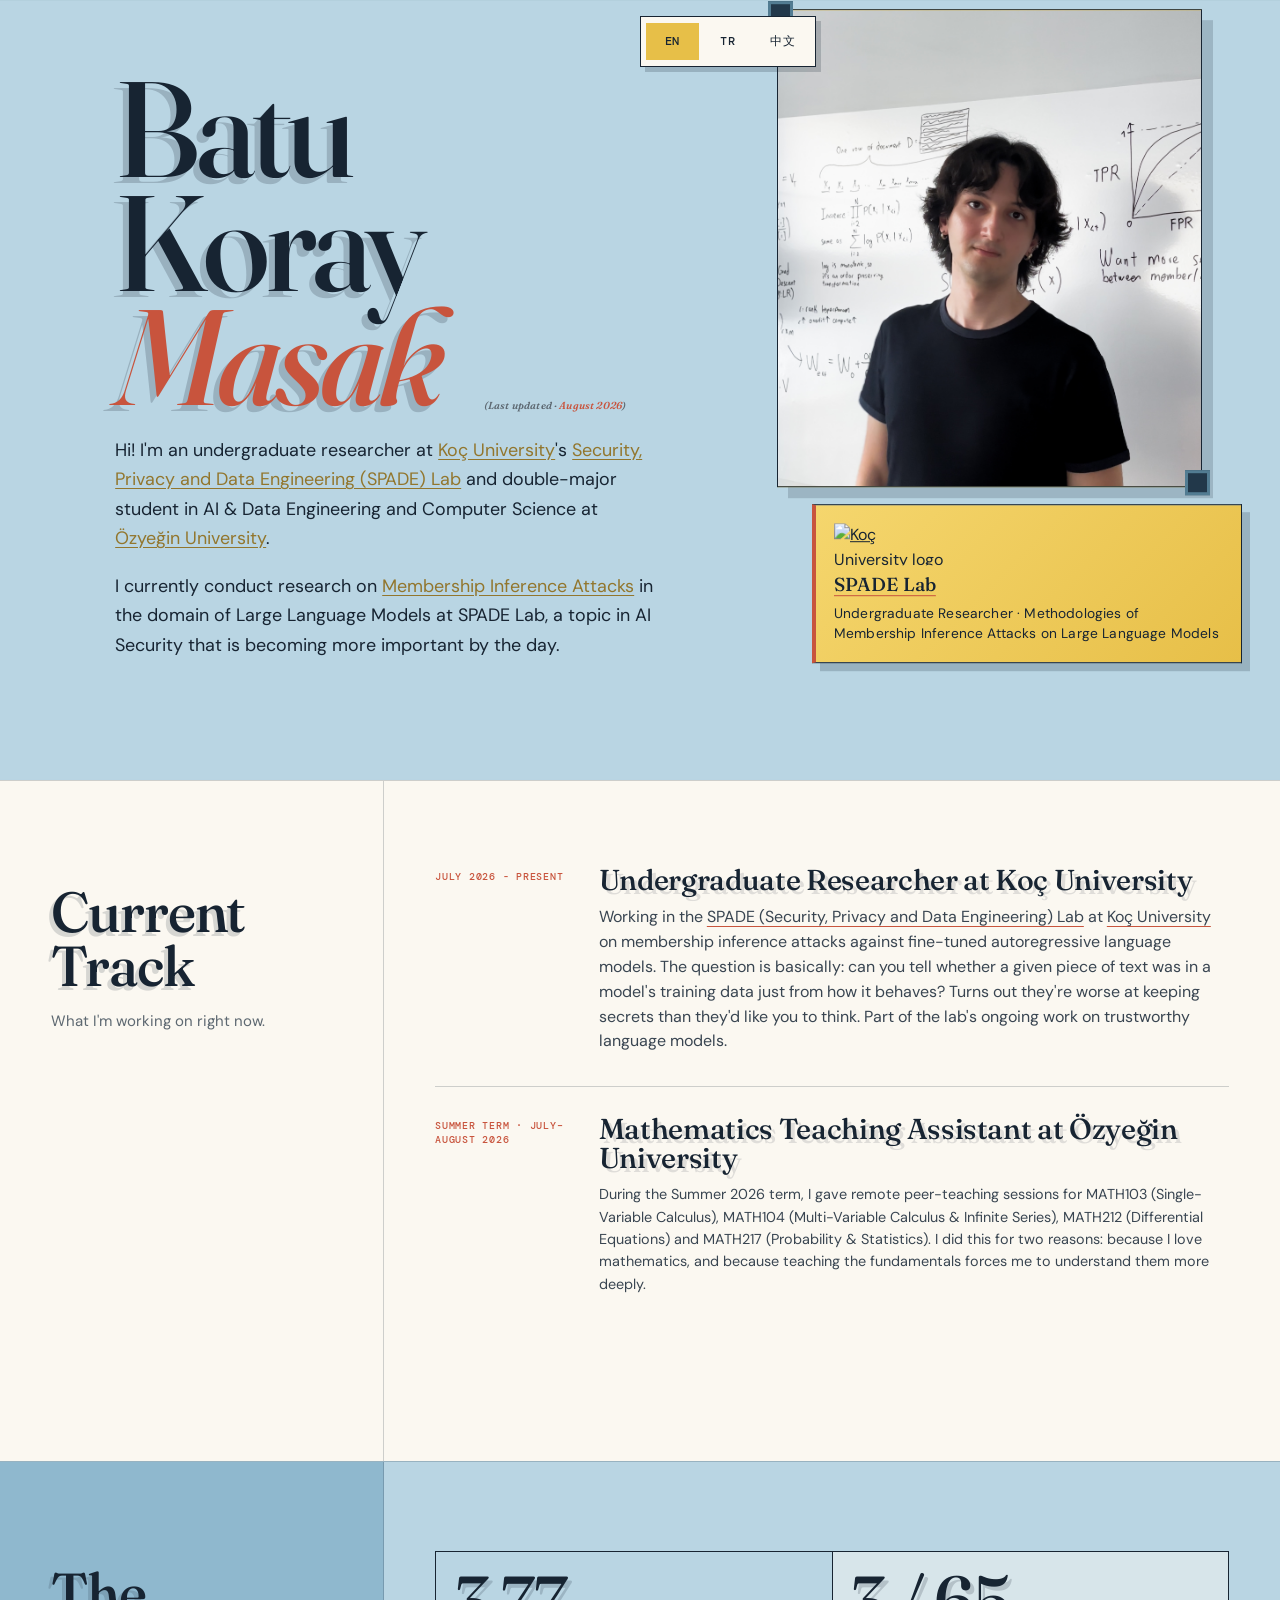
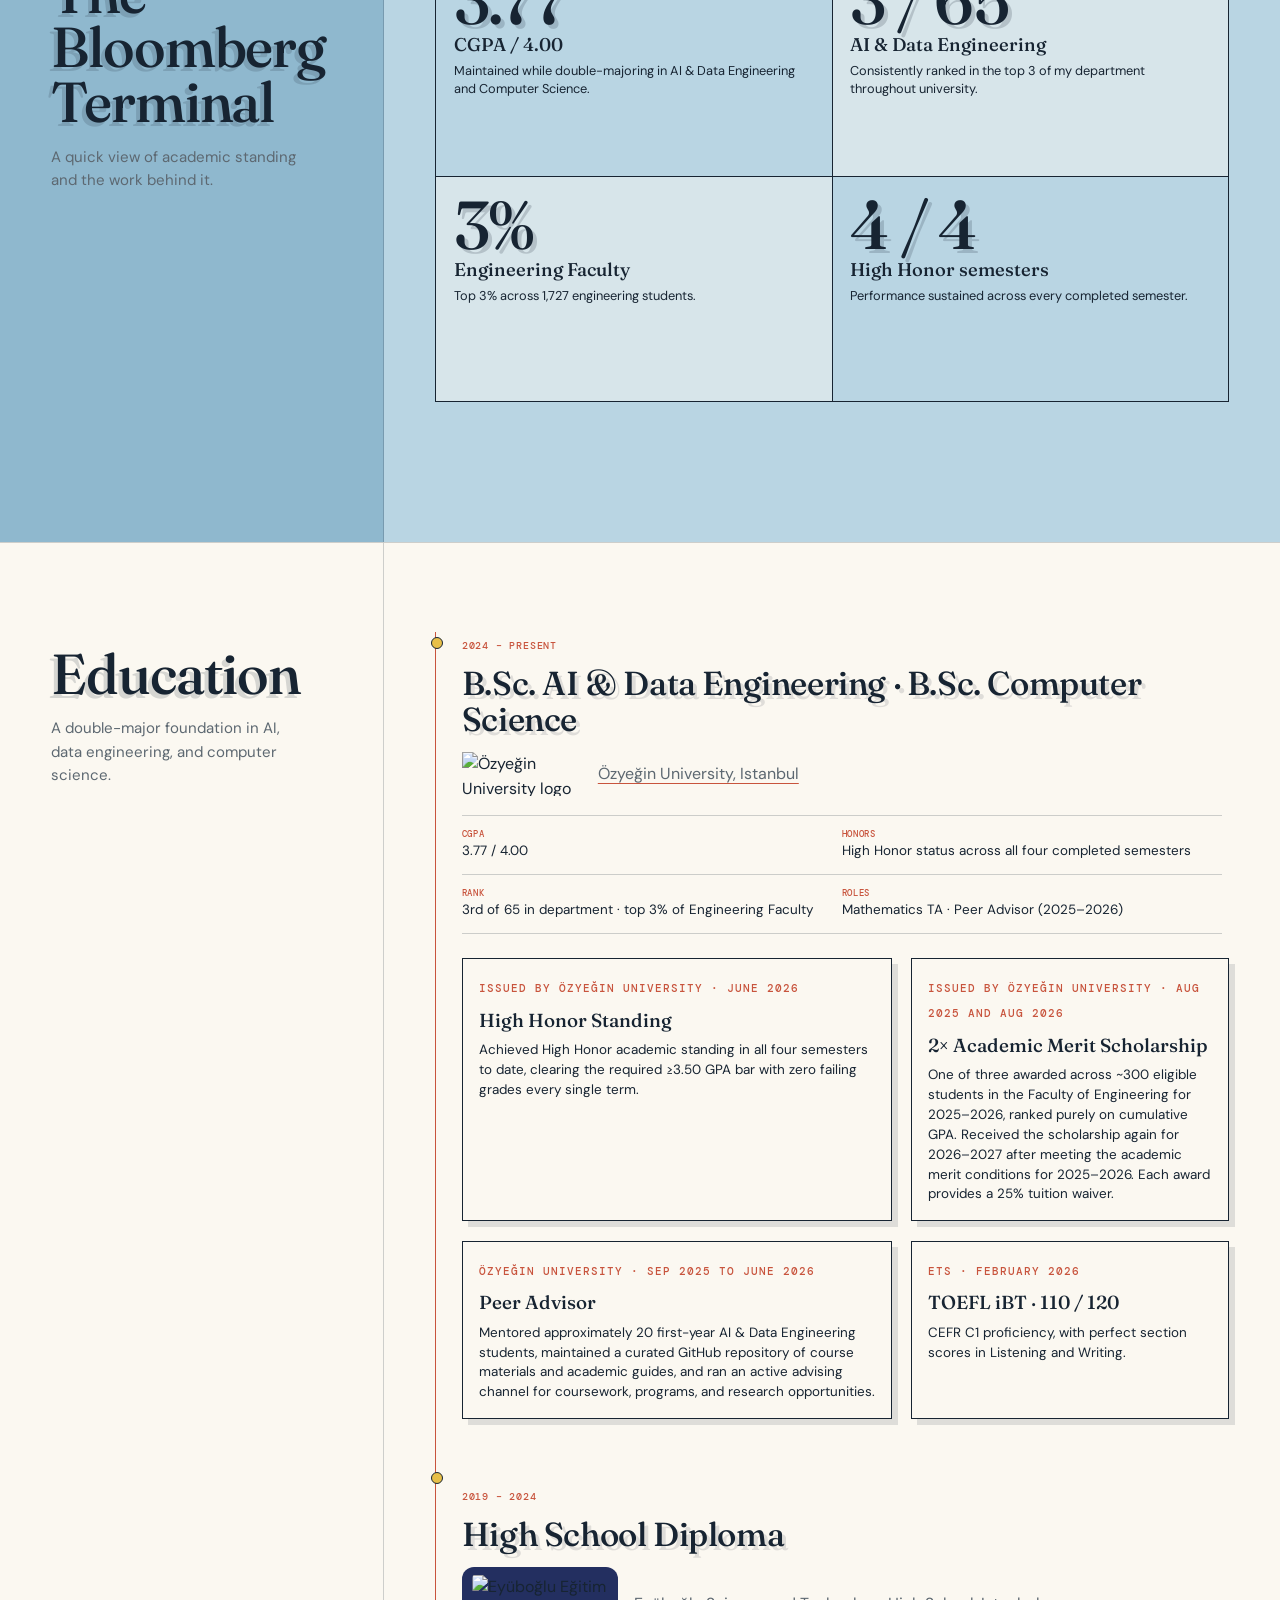
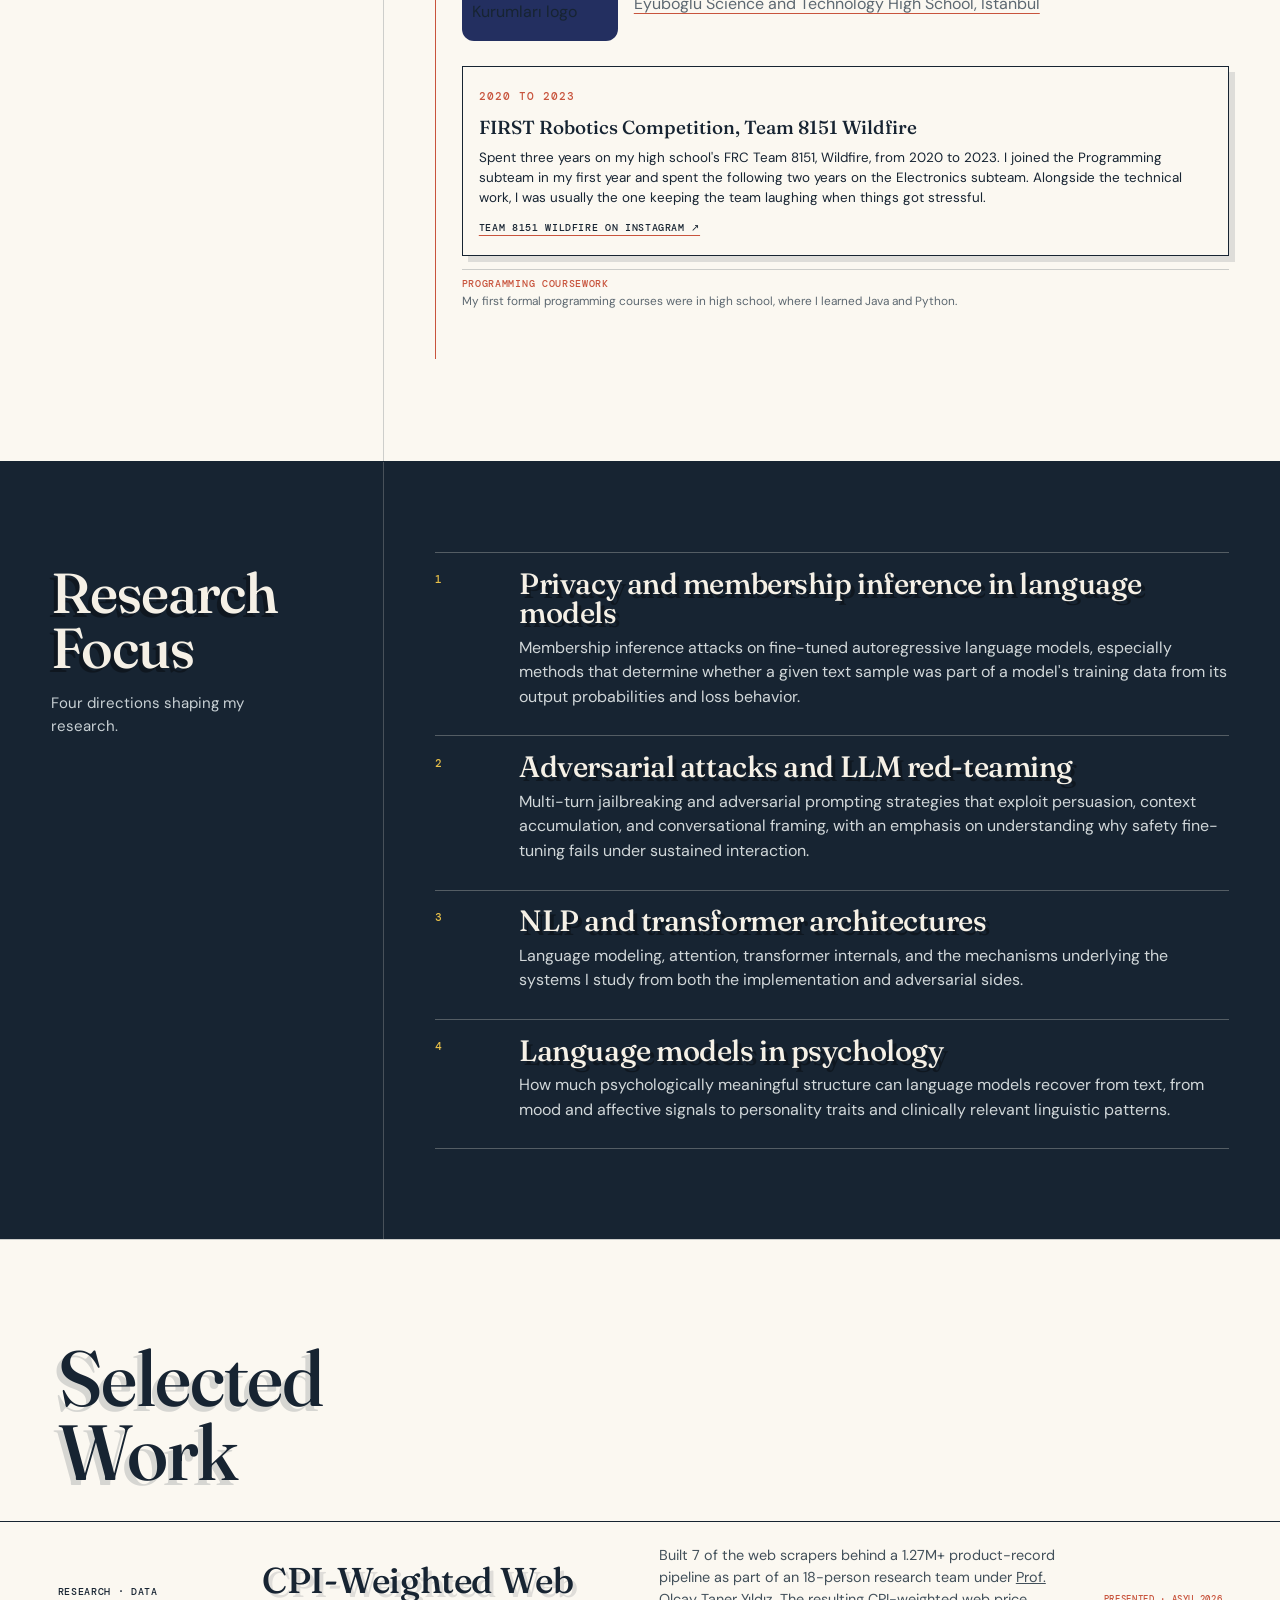
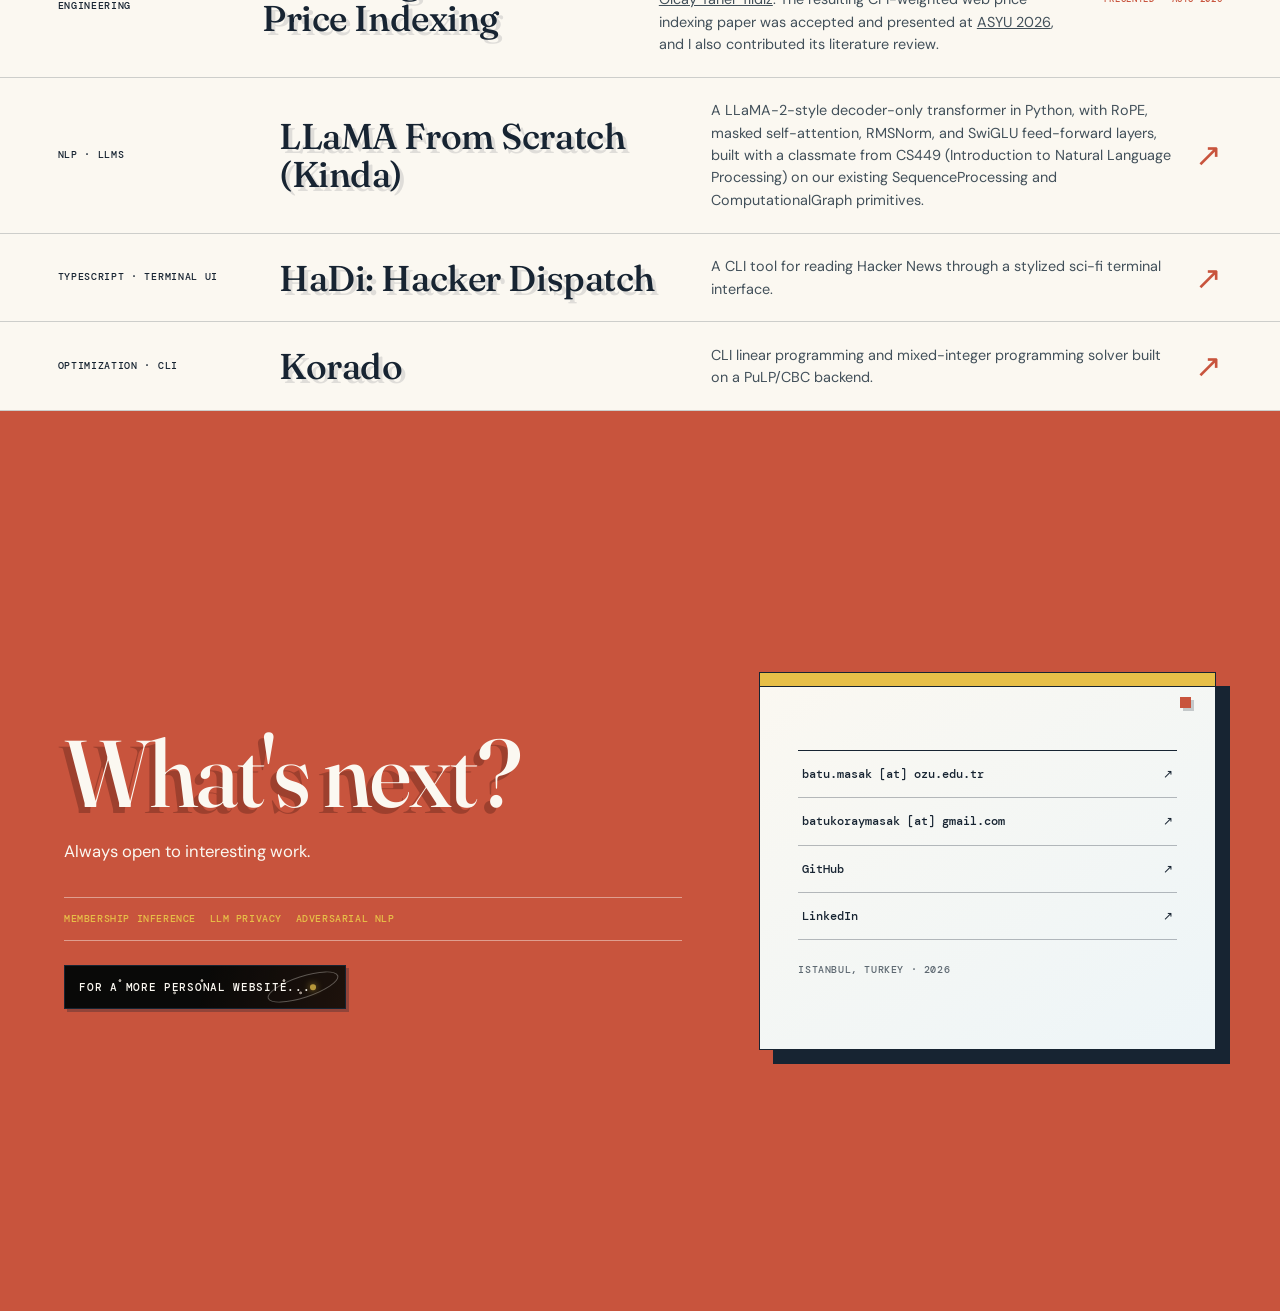
==== commit 56a03d39: "feat: update hero section styling and enhance current work link" ====
--- a/index.html
+++ b/index.html
@@ -203,11 +203,11 @@
     @keyframes personal-cta-orbit { 0%, 100% { transform: translateY(-50%) rotate(-18deg) scaleX(.92); opacity: .44; } 50% { transform: translateY(-50%) rotate(-10deg) scaleX(1.04); opacity: .78; } }
     @keyframes personal-cta-planet { 0%, 100% { transform: translateY(-50%) translateX(0); opacity: .72; } 50% { transform: translateY(-50%) translateX(-7px); opacity: 1; } }
 
-    .hero-aside { align-self: center; max-width: 505px; width: 100%; justify-self: end; transform: translateY(clamp(-3.75rem, -3.5vw, -1.25rem)); }
-    .portrait-frame { position: relative; padding: clamp(.65rem, 1vw, .9rem); background: var(--paper-strong); border: 1px solid var(--ink); box-shadow: 11px 11px 0 rgba(23,36,50,.18); }
-    .portrait-frame::before, .portrait-frame::after { content: ""; position: absolute; width: 10px; height: 10px; border: 1px solid var(--red); background: var(--gold); }
-    .portrait-frame::before { top: -5px; left: -5px; } .portrait-frame::after { bottom: -5px; right: -5px; }
-    .portrait-stage { position: relative; aspect-ratio: .89; overflow: hidden; background: center / cover no-repeat; }
+    .hero-aside { align-self: center; min-width: 0; max-width: 505px; width: 100%; justify-self: end; transform: translateY(clamp(-3.75rem, -3.5vw, -1.25rem)); }
+    .portrait-frame { position: relative; max-width: 100%; padding: 0; background: #f5d66d; border: 1px solid var(--ink); box-shadow: 11px 11px 0 rgba(23,36,50,.18); }
+    .portrait-frame::before, .portrait-frame::after { content: ""; position: absolute; z-index: 2; width: 19.6px; height: 19.6px; border: 3px solid #527c92; background: #22384a; }
+    .portrait-frame::before { top: -9.8px; left: -9.8px; } .portrait-frame::after { bottom: -9.8px; right: -9.8px; }
+    .portrait-stage { position: relative; width: 100%; max-width: 100%; aspect-ratio: .89; overflow: hidden; background: center / cover no-repeat; }
     .portrait-frame img { display: block; width: 100%; height: 100%; object-fit: cover; object-position: center; opacity: 1; transition: opacity .5s ease; }
     .portrait-frame img.is-fading-out { opacity: 0; }
     .portrait-caption { display: flex; justify-content: space-between; gap: 1rem; padding-top: .7rem; font: 500 .59rem/1.3 var(--mono); letter-spacing: .07em; text-transform: uppercase; }
@@ -395,7 +395,7 @@
     <section class="hero" id="top" aria-labelledby="page-title">
       <div class="hero-copy">
         <h1 id="page-title"><span class="given-name">Batu Koray</span><span class="name-line"><span class="surname">Masak</span><span class="last-updated" id="last-updated">(Last updated · <span class="last-updated-date" id="last-updated-date">August 2026</span>)</span></span></h1>
-        <p class="hero-lead">Undergraduate researcher at <a href="https://www.ku.edu.tr/en/" target="_blank" rel="noopener">Koç University</a>’s <a href="https://mysite.ku.edu.tr/emregursoy/spade-lab/" target="_blank" rel="noopener">Security, Privacy and Data Engineering (SPADE) Lab</a> and double-major student in AI &amp; Data Engineering and Computer Science at <a href="https://www.ozyegin.edu.tr/en" target="_blank" rel="noopener">Özyeğin University</a>.<span class="hero-lead-current">I currently conduct research on Membership Inference Attacks in the domain of Large Language Models at SPADE Lab, a topic in AI Security that is becoming more important by the day.</span></p>
+        <p class="hero-lead">Undergraduate researcher at <a href="https://www.ku.edu.tr/en/" target="_blank" rel="noopener">Koç University</a>’s <a href="https://mysite.ku.edu.tr/emregursoy/spade-lab/" target="_blank" rel="noopener">Security, Privacy and Data Engineering (SPADE) Lab</a> and double-major student in AI &amp; Data Engineering and Computer Science at <a href="https://www.ozyegin.edu.tr/en" target="_blank" rel="noopener">Özyeğin University</a>.<span class="hero-lead-current">I currently conduct research on <a href="https://arxiv.org/pdf/1610.05820" target="_blank" rel="noopener">Membership Inference Attacks</a> in the domain of Large Language Models at SPADE Lab, a topic in AI Security that is becoming more important by the day.</span></p>
       </div>
       <aside class="hero-aside" aria-label="Current position">
         <figure class="portrait-frame"><div class="portrait-stage" data-portrait-stage><img src="/images/batu-membership-inference-whiteboard.jpg" alt="Batu Koray Masak in front of a whiteboard with membership inference notes and an ROC curve" width="1290" height="1290" data-portrait-image></div><figcaption data-portrait-caption></figcaption></figure>
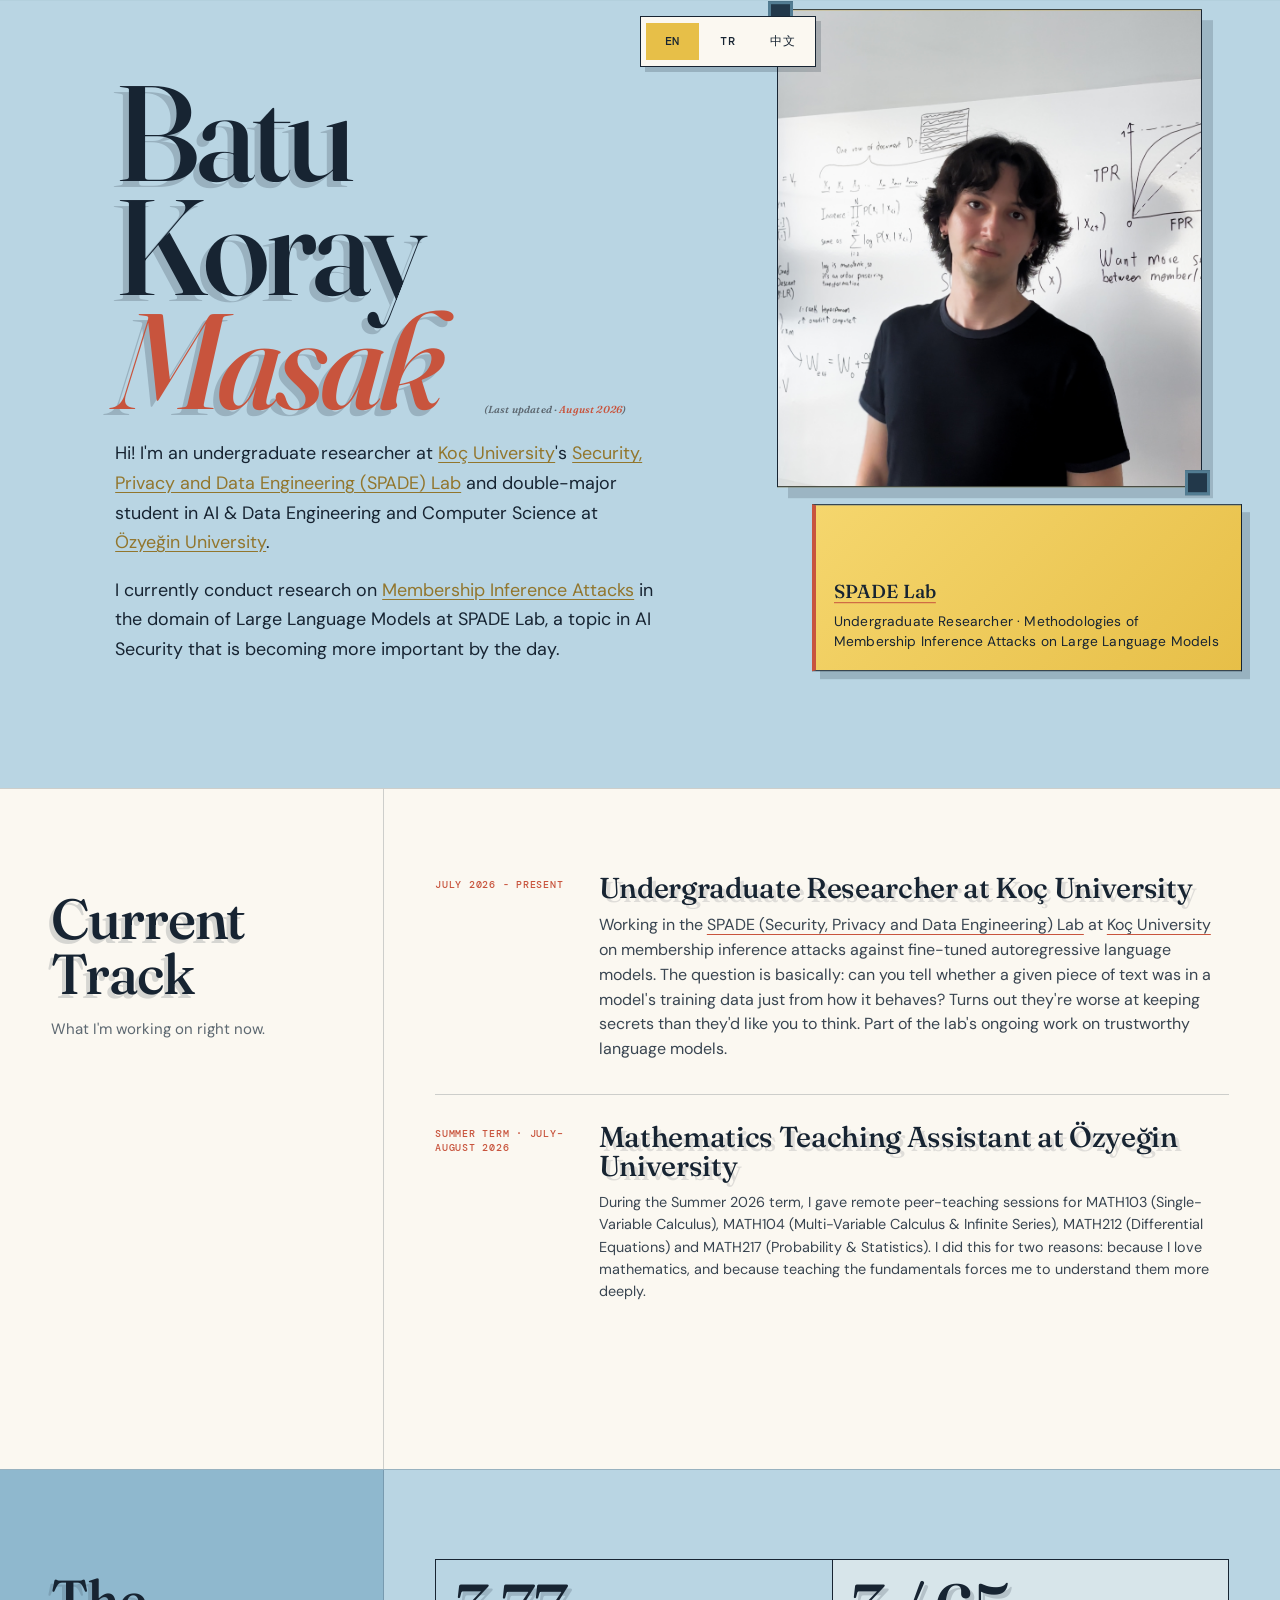
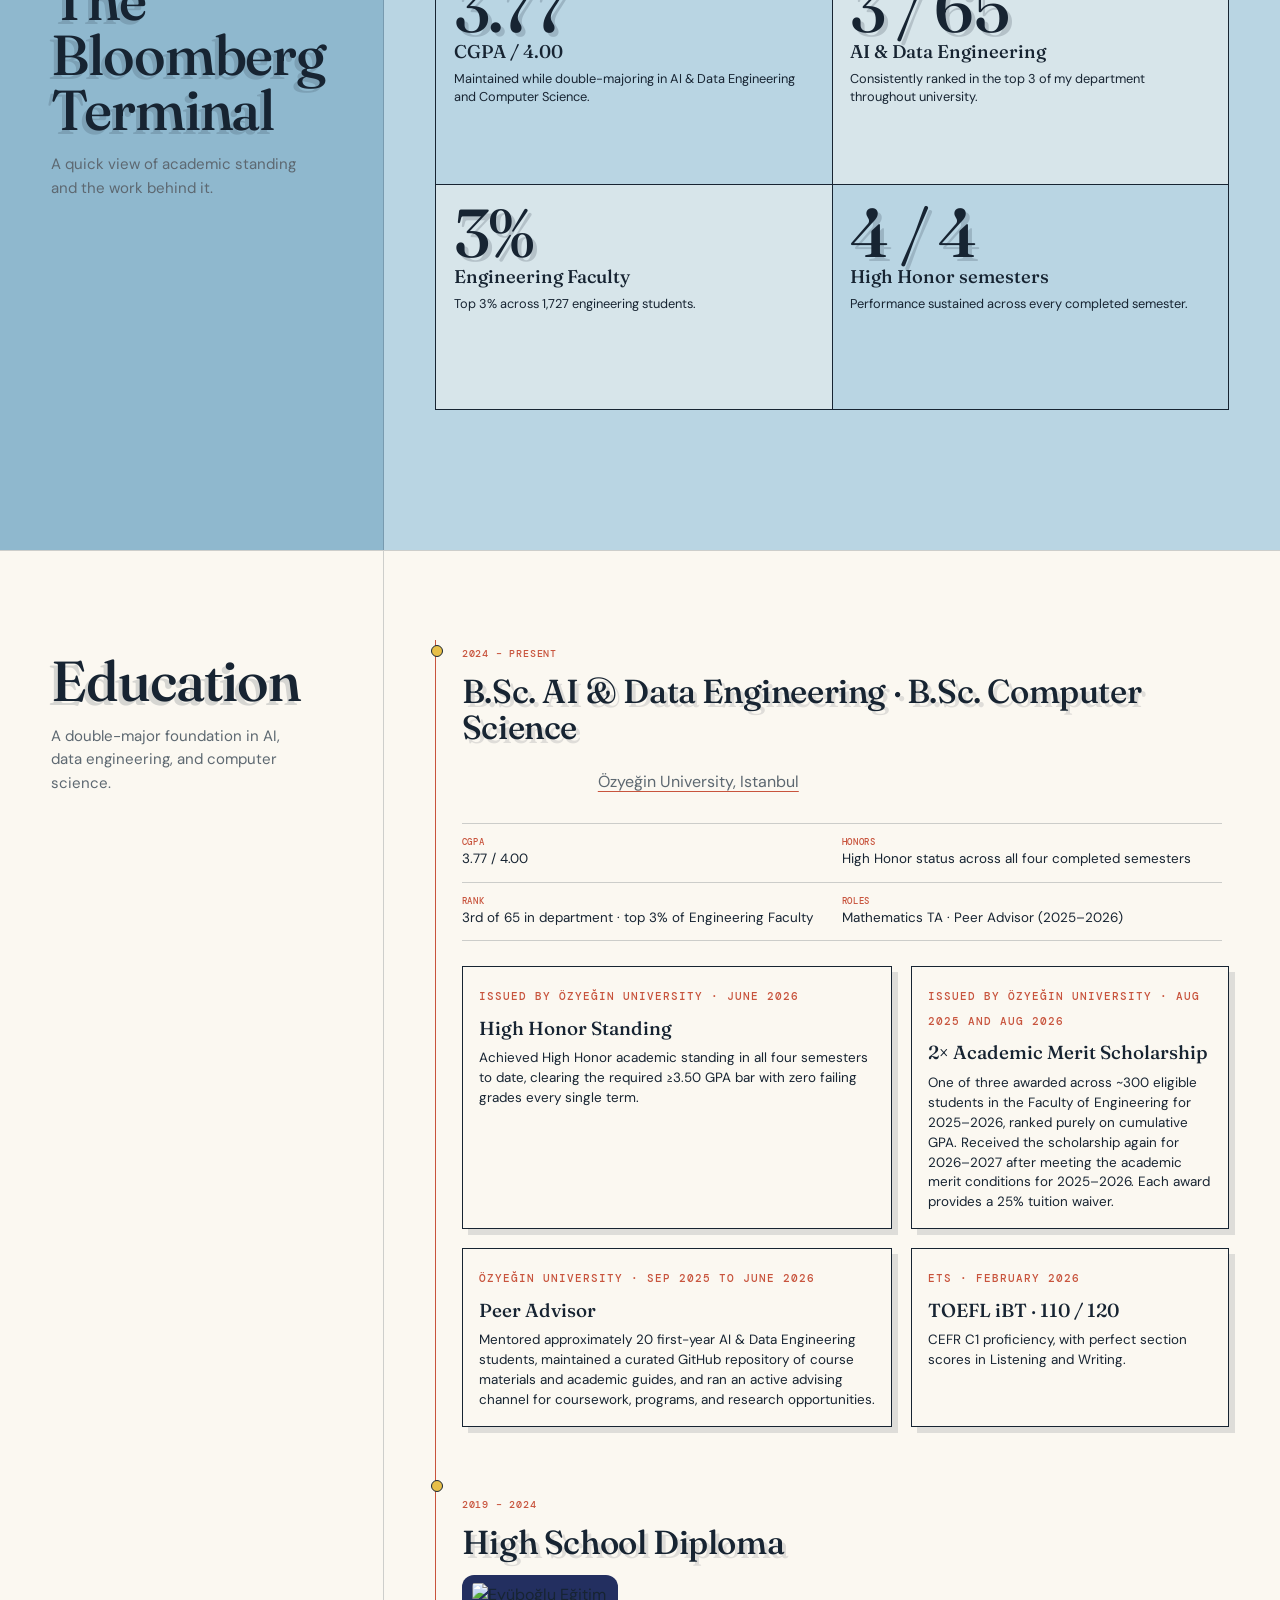
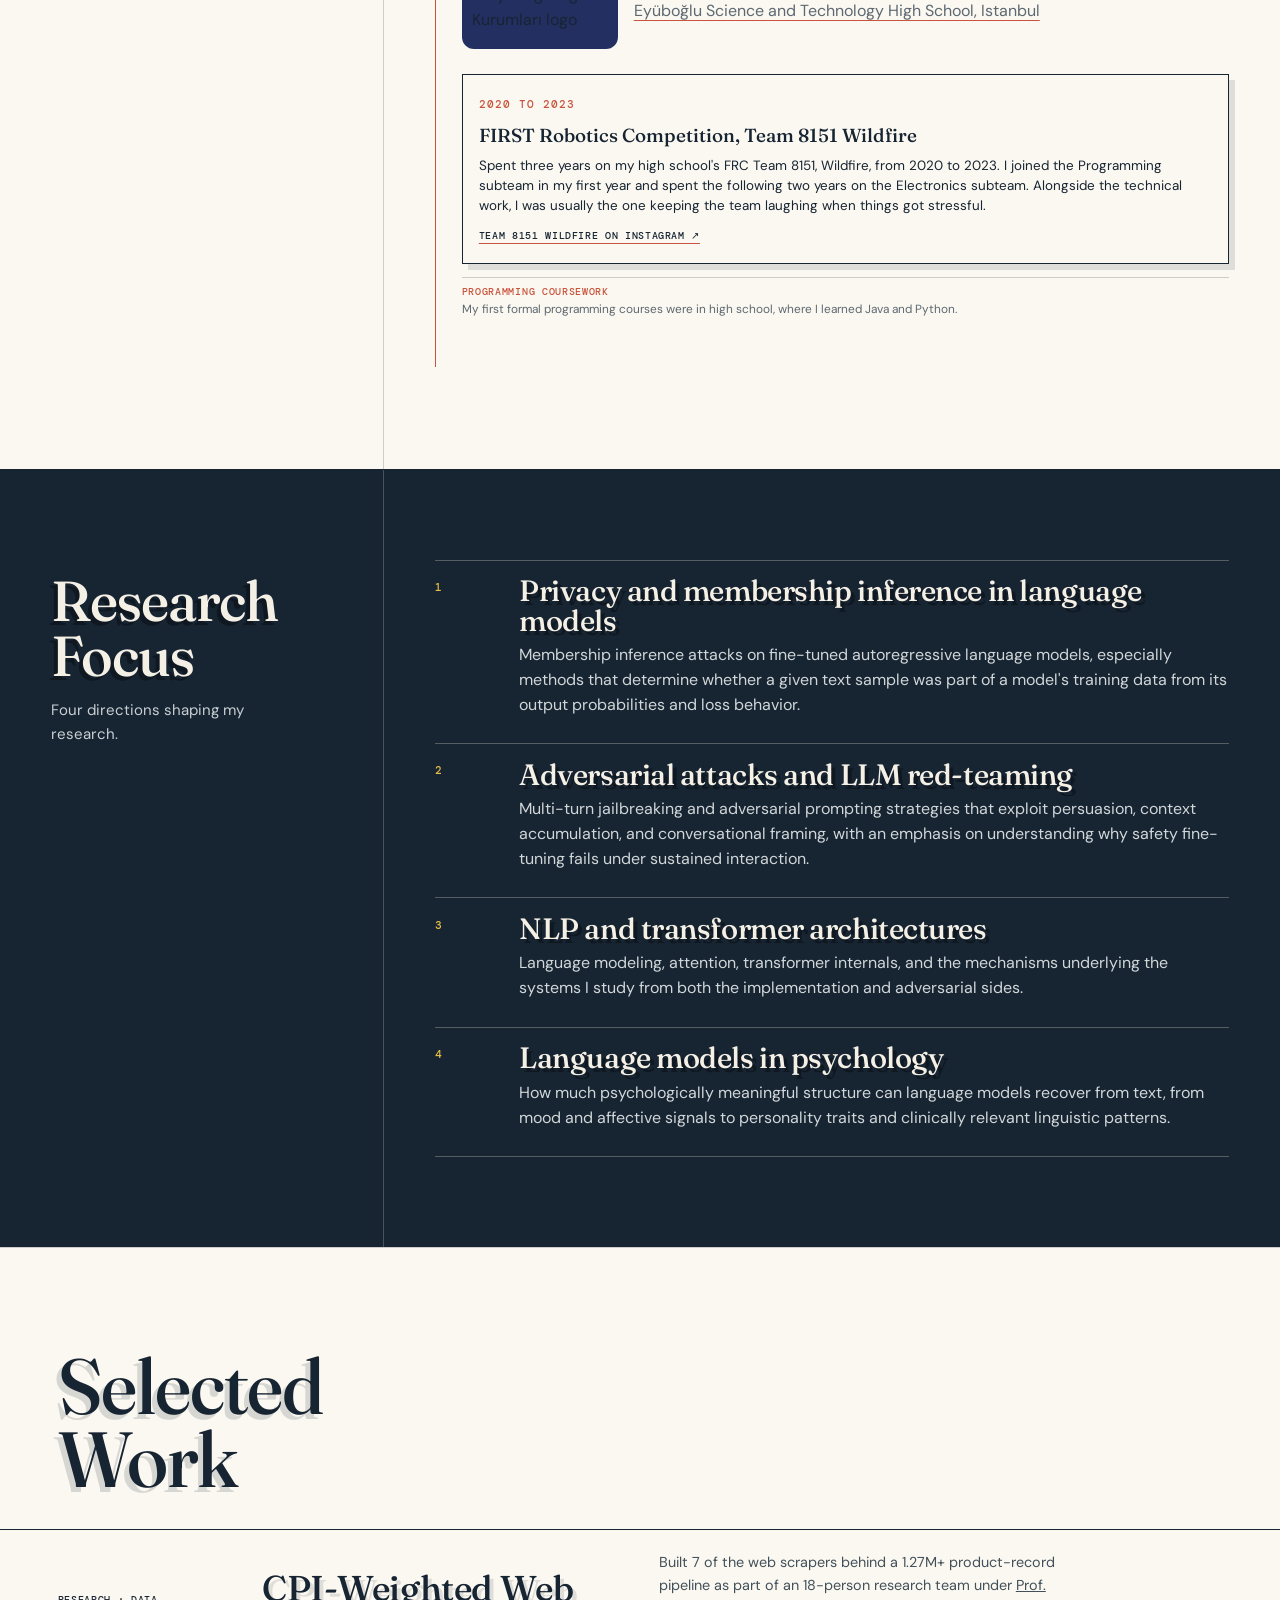
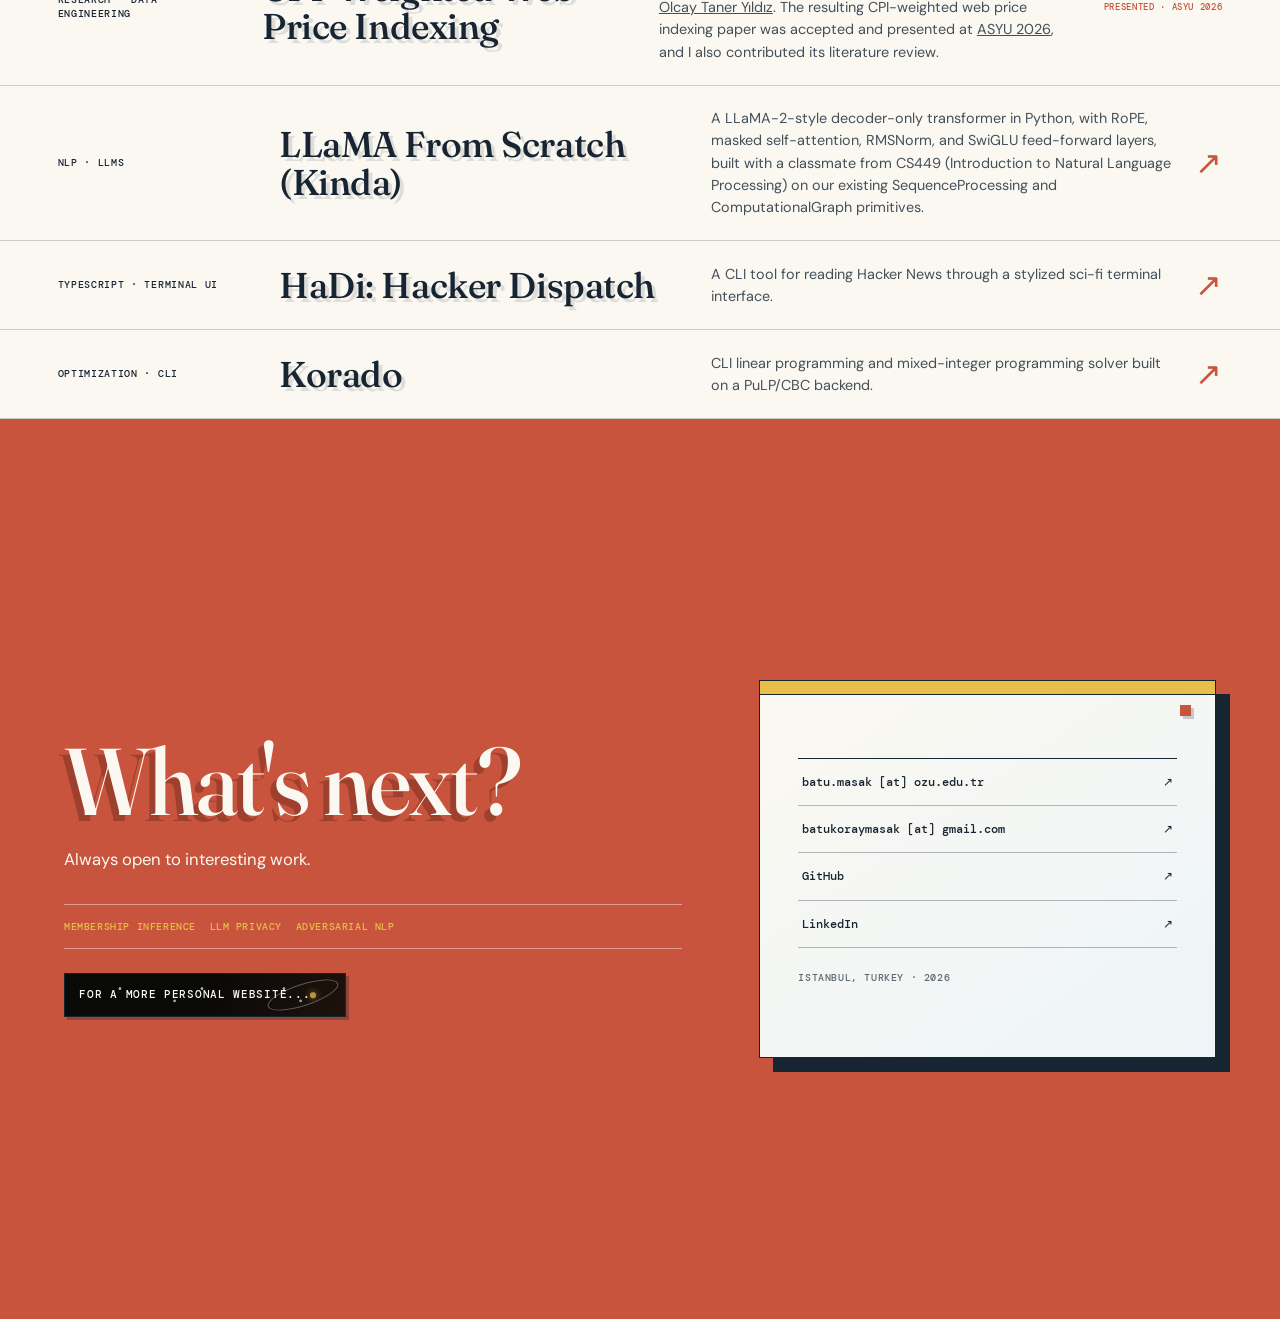
==== commit c9ed1eaa: "feat: improve image metadata and translations" ====
--- a/index.html
+++ b/index.html
@@ -13,13 +13,13 @@
   <meta property="og:url" content="https://batukoray.github.io/">
   <meta property="og:title" content="Batu Koray Masak">
   <meta property="og:description" content="AI &amp; Computer Science undergraduate at Özyeğin University, research intern at Koç University's SPADE Lab.">
-  <meta property="og:image" content="https://batukoray.github.io/images/og-card.png">
-  <meta property="og:image:width" content="1200">
-  <meta property="og:image:height" content="630">
-  <meta property="og:image:alt" content="Batu Koray Masak, computer science and AI researcher.">
+  <meta property="og:image" content="https://batukoray.github.io/images/batu-membership-inference-whiteboard.jpg">
+  <meta property="og:image:width" content="2160">
+  <meta property="og:image:height" content="2160">
+  <meta property="og:image:alt" content="Batu Koray Masak in front of a whiteboard with membership inference notes and an ROC curve">
   <meta name="twitter:card" content="summary_large_image">
-  <meta name="twitter:image" content="https://batukoray.github.io/images/og-card.png">
-  <meta name="twitter:image:alt" content="Batu Koray Masak, computer science and AI researcher.">
+  <meta name="twitter:image" content="https://batukoray.github.io/images/batu-membership-inference-whiteboard.jpg">
+  <meta name="twitter:image:alt" content="Batu Koray Masak in front of a whiteboard with membership inference notes and an ROC curve">
   <title>Batu Koray Masak</title>
   <script type="application/ld+json">
     {
@@ -28,6 +28,7 @@
       "@id": "https://batukoray.github.io/#profile",
       "url": "https://batukoray.github.io/",
       "name": "Batu Koray Masak",
+      "primaryImageOfPage": "https://batukoray.github.io/images/batu-membership-inference-whiteboard.jpg",
       "mainEntity": {
         "@type": "Person",
         "@id": "https://batukoray.github.io/#person",
@@ -39,8 +40,8 @@
             "contentUrl": "https://batukoray.github.io/images/batu-membership-inference-whiteboard.jpg",
             "caption": "Batu Koray Masak in front of a whiteboard with membership inference notes and an ROC curve.",
             "description": "Batu Koray Masak standing in front of a whiteboard with membership inference notes and an ROC curve.",
-            "width": 1290,
-            "height": 1290
+            "width": 2160,
+            "height": 2160
           },
           {
             "@type": "ImageObject",
@@ -51,38 +52,38 @@
           {
             "@type": "ImageObject",
             "contentUrl": "https://batukoray.github.io/images/batu-library-picture.jpg",
-            "caption": "Me in front of my library.",
-            "description": "Me in front of my library."
+            "caption": "Batu Koray Masak in front of his library.",
+            "description": "Batu Koray Masak in front of his personal library in Istanbul, Turkey."
           },
           {
             "@type": "ImageObject",
             "contentUrl": "https://batukoray.github.io/images/batu-with-cat.jpeg",
-            "caption": "Me with a cat at Özyeğin University.",
-            "description": "Me with a cat at Özyeğin University."
+            "caption": "Batu Koray Masak with a cat at Özyeğin University.",
+            "description": "Batu Koray Masak pictured with a cat at Özyeğin University in Istanbul, Turkey."
           },
           {
             "@type": "ImageObject",
             "contentUrl": "https://batukoray.github.io/images/batu-with-cat-greece.jpg",
-            "caption": "Me with a cat by the sea in Greece.",
-            "description": "Me with a cat by the sea in Greece."
+            "caption": "Batu Koray Masak with a cat by the sea in Greece.",
+            "description": "Batu Koray Masak pictured with a cat by the sea in Greece."
           },
           {
             "@type": "ImageObject",
             "contentUrl": "https://batukoray.github.io/images/batu-next-to-eiffel.png",
-            "caption": "Me beside the Eiffel Tower in Paris.",
-            "description": "Me beside the Eiffel Tower in Paris, France."
+            "caption": "Batu Koray Masak beside the Eiffel Tower in Paris.",
+            "description": "Batu Koray Masak pictured beside the Eiffel Tower in Paris, France."
           },
           {
             "@type": "ImageObject",
             "contentUrl": "https://batukoray.github.io/images/batu-suited.png",
-            "caption": "Me in a suit, photographed in a mirror.",
-            "description": "Me in a suit, photographed in a mirror."
+            "caption": "Batu Koray Masak in a suit, photographed in a mirror.",
+            "description": "A mirror portrait of Batu Koray Masak wearing a suit."
           },
           {
             "@type": "ImageObject",
             "contentUrl": "https://batukoray.github.io/images/batu-teaching-eulers-identity.png",
-            "caption": "Teaching Euler's identity through Taylor series.",
-            "description": "Me teaching Euler's identity through Taylor series."
+            "caption": "Batu Koray Masak teaching Euler's identity through Taylor series.",
+            "description": "Batu Koray Masak teaching Euler's identity using Taylor series."
           }
         ],
         "sameAs": [
@@ -215,7 +216,7 @@
     .portrait-frame figcaption { opacity: 1; transition: opacity .5s ease; }
     .portrait-frame figcaption.is-fading-out { opacity: 0; }
     .position-note { margin: 1.1rem 0 0 auto; padding: 1.1rem 1.15rem; max-width: 430px; border: 1px solid var(--ink); border-left: 4px solid var(--red); background: linear-gradient(135deg, #f5d66d 0%, var(--gold) 100%); box-shadow: 8px 8px 0 rgba(23,36,50,.2); }
-    .position-note img { display: block; width: 112px; max-height: 42px; object-fit: contain; object-position: left; margin-bottom: .55rem; }
+    .position-note .university-mark { display: block; width: 112px; height: 42px; margin-bottom: .55rem; background: url("https://upload.wikimedia.org/wikipedia/en/thumb/2/24/Ko%C3%A7_University_logo.svg/3840px-Ko%C3%A7_University_logo.svg.png") left center / contain no-repeat; }
     .position-note .university-link { display: inline-block; }
     .position-note strong { display: block; font: 500 1.18rem/1.14 var(--serif); letter-spacing: .005em; }
     .position-note strong a { color: inherit; text-decoration-color: var(--red); text-decoration-thickness: 1px; text-underline-offset: 4px; }
@@ -285,7 +286,7 @@
     .edu-year { color: var(--red); font: 500 .63rem var(--mono); letter-spacing: .08em; text-transform: uppercase; }
     .edu-item h3 { max-width: 770px; margin: .5rem 0 .95rem; font: 500 clamp(1.65rem, 2.6vw, 2.7rem)/1.08 var(--serif); letter-spacing: -.012em; text-shadow: 4px 4px 0 rgba(23,36,50,.12); }
     .institution { display: flex; align-items: center; gap: 1rem; margin: .3rem 0 1rem; }
-    .institution img { display: block; width: 120px; max-height: 44px; object-fit: contain; object-position: left; }
+    .institution .ozu-mark { display: block; flex: 0 0 120px; width: 120px; height: 44px; background: url("https://github.com/batukoray/assets_of_mine/blob/main/ozyegin_logo.png?raw=true") left center / contain no-repeat; }
     .institution img.eyuboglu-logo { width: 156px; height: 74px; max-height: none; padding: .5rem .65rem; border-radius: 12px; background: #232f60; object-fit: contain; }
     .institution p { margin: 0; color: var(--muted); }
     .institution p a { color: inherit; text-decoration-color: var(--red); text-decoration-thickness: 1px; text-underline-offset: 4px; }
@@ -398,8 +399,8 @@
         <p class="hero-lead">Undergraduate researcher at <a href="https://www.ku.edu.tr/en/" target="_blank" rel="noopener">Koç University</a>’s <a href="https://mysite.ku.edu.tr/emregursoy/spade-lab/" target="_blank" rel="noopener">Security, Privacy and Data Engineering (SPADE) Lab</a> and double-major student in AI &amp; Data Engineering and Computer Science at <a href="https://www.ozyegin.edu.tr/en" target="_blank" rel="noopener">Özyeğin University</a>.<span class="hero-lead-current">I currently conduct research on <a href="https://arxiv.org/pdf/1610.05820" target="_blank" rel="noopener">Membership Inference Attacks</a> in the domain of Large Language Models at SPADE Lab, a topic in AI Security that is becoming more important by the day.</span></p>
       </div>
       <aside class="hero-aside" aria-label="Current position">
-        <figure class="portrait-frame"><div class="portrait-stage" data-portrait-stage><img src="/images/batu-membership-inference-whiteboard.jpg" alt="Batu Koray Masak in front of a whiteboard with membership inference notes and an ROC curve" width="1290" height="1290" data-portrait-image></div><figcaption data-portrait-caption></figcaption></figure>
-        <div class="position-note"><a class="university-link" href="https://www.ku.edu.tr/en/" target="_blank" rel="noopener"><img src="https://upload.wikimedia.org/wikipedia/en/thumb/2/24/Ko%C3%A7_University_logo.svg/3840px-Ko%C3%A7_University_logo.svg.png" alt="Koç University logo"></a><strong><a href="https://mysite.ku.edu.tr/emregursoy/spade-lab/" target="_blank" rel="noopener">SPADE Lab</a></strong><p>Undergraduate Researcher · Methodologies of Membership Inference Attacks on Large Language Models</p></div>
+        <figure class="portrait-frame"><div class="portrait-stage" data-portrait-stage><img src="/images/batu-membership-inference-whiteboard.jpg" alt="Batu Koray Masak in front of a whiteboard with membership inference notes and an ROC curve" width="2160" height="2160" data-portrait-image></div><figcaption data-portrait-caption></figcaption></figure>
+        <div class="position-note"><a class="university-link" href="https://www.ku.edu.tr/en/" target="_blank" rel="noopener" aria-label="Koç University logo"><span class="university-mark" aria-hidden="true"></span></a><strong><a href="https://mysite.ku.edu.tr/emregursoy/spade-lab/" target="_blank" rel="noopener">SPADE Lab</a></strong><p>Undergraduate Researcher · Methodologies of Membership Inference Attacks on Large Language Models</p></div>
       </aside>
     </section>
 
@@ -407,7 +408,7 @@
 
     <section class="section metrics" id="numbers" aria-labelledby="numbers-title"><div class="section-shell"><header class="section-heading"><div class="section-heading-inner"><h2 id="numbers-title">The Bloomberg Terminal</h2><p>A quick view of academic standing and the work behind it.</p></div></header><div class="section-body"><div class="metric-grid"><article class="metric"><div><b>3.77</b><h3>CGPA / 4.00</h3><p>Maintained while double-majoring in AI &amp; Data Engineering and Computer Science.</p></div></article><article class="metric"><div><b>3 / 65</b><h3>AI &amp; Data Engineering</h3><p>Consistently ranked in the top 3 of my department throughout university.</p></div></article><article class="metric"><div><b>3%</b><h3>Engineering Faculty</h3><p>Top 3% across 1,727 engineering students.</p></div></article><article class="metric"><div><b>4 / 4</b><h3>High Honor semesters</h3><p>Performance sustained across every completed semester.</p></div></article></div></div></div></section>
 
-    <section class="section education" id="education" aria-labelledby="education-title"><div class="section-shell"><header class="section-heading"><div class="section-heading-inner"><h2 id="education-title">Education</h2><p>A double-major foundation in AI, data engineering, and computer science.</p></div></header><div class="section-body"><article class="edu-item"><span class="edu-year">2024 – Present</span><h3>B.Sc. AI &amp; Data Engineering · B.Sc. Computer Science</h3><div class="institution"><img src="https://github.com/batukoray/assets_of_mine/blob/main/ozyegin_logo.png?raw=true" alt="Özyeğin University logo"><p><a href="https://www.ozyegin.edu.tr/en" target="_blank" rel="noopener">Özyeğin University, Istanbul</a></p></div><ul class="edu-facts"><li><strong>CGPA</strong>3.77 / 4.00</li><li><strong>Honors</strong>High Honor status across all four completed semesters</li><li><strong>Rank</strong>3rd of 65 in department · top 3% of Engineering Faculty</li><li><strong>Roles</strong>Mathematics TA · Peer Advisor (2025–2026)</li></ul><div class="education-details"><section class="detail"><span class="eyebrow">Issued by Özyeğin University · June 2026</span><h4>High Honor Standing</h4><p>Achieved High Honor academic standing in all four semesters to date, clearing the required ≥3.50 GPA bar with zero failing grades every single term.</p></section><section class="detail"><span class="eyebrow">Issued by Özyeğin University · Aug 2025 and Aug 2026</span><h4>2× Academic Merit Scholarship</h4><p>One of three awarded across ~300 eligible students in the Faculty of Engineering for 2025–2026, ranked purely on cumulative GPA. Received the scholarship again for 2026–2027 after meeting the academic merit conditions for 2025–2026. Each award provides a 25% tuition waiver.</p></section><section class="detail"><span class="eyebrow">Özyeğin University · Sep 2025 to June 2026</span><h4>Peer Advisor</h4><p>Mentored approximately 20 first-year AI &amp; Data Engineering students, maintained a curated GitHub repository of course materials and academic guides, and ran an active advising channel for coursework, programs, and research opportunities.</p></section><section class="detail"><span class="eyebrow">ETS · February 2026</span><h4>TOEFL iBT · 110 / 120</h4><p>CEFR C1 proficiency, with perfect section scores in Listening and Writing.</p></section></div></article><article class="edu-item"><span class="edu-year">2019 – 2024</span><h3>High School Diploma</h3><div class="institution"><img class="eyuboglu-logo" src="https://www.eyuboglu.k12.tr/images/eyuboglu.webp" alt="Eyüboğlu Eğitim Kurumları logo" loading="lazy"><p><a href="https://www.eyuboglu.k12.tr/en" target="_blank" rel="noopener">Eyüboğlu Science and Technology High School, Istanbul</a></p></div><div class="education-details"><section class="detail"><span class="eyebrow">2020 to 2023</span><h4>FIRST Robotics Competition, Team 8151 Wildfire</h4><p>Spent three years on my high school's FRC Team 8151, Wildfire, from 2020 to 2023. I joined the Programming subteam in my first year and spent the following two years on the Electronics subteam. Alongside the technical work, I was usually the one keeping the team laughing when things got stressful.</p><a class="archive-link" href="https://www.instagram.com/frc_wildfire_8151/" target="_blank" rel="noopener">Team 8151 Wildfire on Instagram ↗</a></section><section class="detail detail-minor"><h4>Programming coursework</h4><p>My first formal programming courses were in high school, where I learned Java and Python.</p></section></div></article></div></div></section>
+    <section class="section education" id="education" aria-labelledby="education-title"><div class="section-shell"><header class="section-heading"><div class="section-heading-inner"><h2 id="education-title">Education</h2><p>A double-major foundation in AI, data engineering, and computer science.</p></div></header><div class="section-body"><article class="edu-item"><span class="edu-year">2024 – Present</span><h3>B.Sc. AI &amp; Data Engineering · B.Sc. Computer Science</h3><div class="institution"><span class="ozu-mark" aria-hidden="true"></span><p><a href="https://www.ozyegin.edu.tr/en" target="_blank" rel="noopener">Özyeğin University, Istanbul</a></p></div><ul class="edu-facts"><li><strong>CGPA</strong>3.77 / 4.00</li><li><strong>Honors</strong>High Honor status across all four completed semesters</li><li><strong>Rank</strong>3rd of 65 in department · top 3% of Engineering Faculty</li><li><strong>Roles</strong>Mathematics TA · Peer Advisor (2025–2026)</li></ul><div class="education-details"><section class="detail"><span class="eyebrow">Issued by Özyeğin University · June 2026</span><h4>High Honor Standing</h4><p>Achieved High Honor academic standing in all four semesters to date, clearing the required ≥3.50 GPA bar with zero failing grades every single term.</p></section><section class="detail"><span class="eyebrow">Issued by Özyeğin University · Aug 2025 and Aug 2026</span><h4>2× Academic Merit Scholarship</h4><p>One of three awarded across ~300 eligible students in the Faculty of Engineering for 2025–2026, ranked purely on cumulative GPA. Received the scholarship again for 2026–2027 after meeting the academic merit conditions for 2025–2026. Each award provides a 25% tuition waiver.</p></section><section class="detail"><span class="eyebrow">Özyeğin University · Sep 2025 to June 2026</span><h4>Peer Advisor</h4><p>Mentored approximately 20 first-year AI &amp; Data Engineering students, maintained a curated GitHub repository of course materials and academic guides, and ran an active advising channel for coursework, programs, and research opportunities.</p></section><section class="detail"><span class="eyebrow">ETS · February 2026</span><h4>TOEFL iBT · 110 / 120</h4><p>CEFR C1 proficiency, with perfect section scores in Listening and Writing.</p></section></div></article><article class="edu-item"><span class="edu-year">2019 – 2024</span><h3>High School Diploma</h3><div class="institution"><img class="eyuboglu-logo" src="https://www.eyuboglu.k12.tr/images/eyuboglu.webp" alt="Eyüboğlu Eğitim Kurumları logo" loading="lazy"><p><a href="https://www.eyuboglu.k12.tr/en" target="_blank" rel="noopener">Eyüboğlu Science and Technology High School, Istanbul</a></p></div><div class="education-details"><section class="detail"><span class="eyebrow">2020 to 2023</span><h4>FIRST Robotics Competition, Team 8151 Wildfire</h4><p>Spent three years on my high school's FRC Team 8151, Wildfire, from 2020 to 2023. I joined the Programming subteam in my first year and spent the following two years on the Electronics subteam. Alongside the technical work, I was usually the one keeping the team laughing when things got stressful.</p><a class="archive-link" href="https://www.instagram.com/frc_wildfire_8151/" target="_blank" rel="noopener">Team 8151 Wildfire on Instagram ↗</a></section><section class="detail detail-minor"><h4>Programming coursework</h4><p>My first formal programming courses were in high school, where I learned Java and Python.</p></section></div></article></div></div></section>
 
     <section class="section research" id="research" aria-labelledby="research-title"><div class="section-shell"><header class="section-heading"><div class="section-heading-inner"><h2 id="research-title">Research Focus</h2><p>Four directions shaping my research.</p></div></header><div class="section-body"><div class="research-list"><article class="research-item"><span class="research-index">1</span><div><h3>Privacy and membership inference in language models</h3><p>Membership inference attacks on fine-tuned autoregressive language models, especially methods that determine whether a given text sample was part of a model's training data from its output probabilities and loss behavior.</p></div></article><article class="research-item"><span class="research-index">2</span><div><h3>Adversarial attacks and LLM red-teaming</h3><p>Multi-turn jailbreaking and adversarial prompting strategies that exploit persuasion, context accumulation, and conversational framing, with an emphasis on understanding why safety fine-tuning fails under sustained interaction.</p></div></article><article class="research-item"><span class="research-index">3</span><div><h3>NLP and transformer architectures</h3><p>Language modeling, attention, transformer internals, and the mechanisms underlying the systems I study from both the implementation and adversarial sides.</p></div></article><article class="research-item"><span class="research-index">4</span><div><h3>Language models in psychology</h3><p>How much psychologically meaningful structure can language models recover from text, from mood and affective signals to personality traits and clinically relevant linguistic patterns.</p></div></article></div></div></div></section>
 
@@ -468,8 +469,8 @@
       {
         src: '/images/batu-membership-inference-whiteboard.jpg',
         altKey: 'portrait.whiteboard.alt',
-        width: 1290,
-        height: 1290
+        width: 2160,
+        height: 2160
       },
       {
         src: '/images/batu-library-picture.jpg',
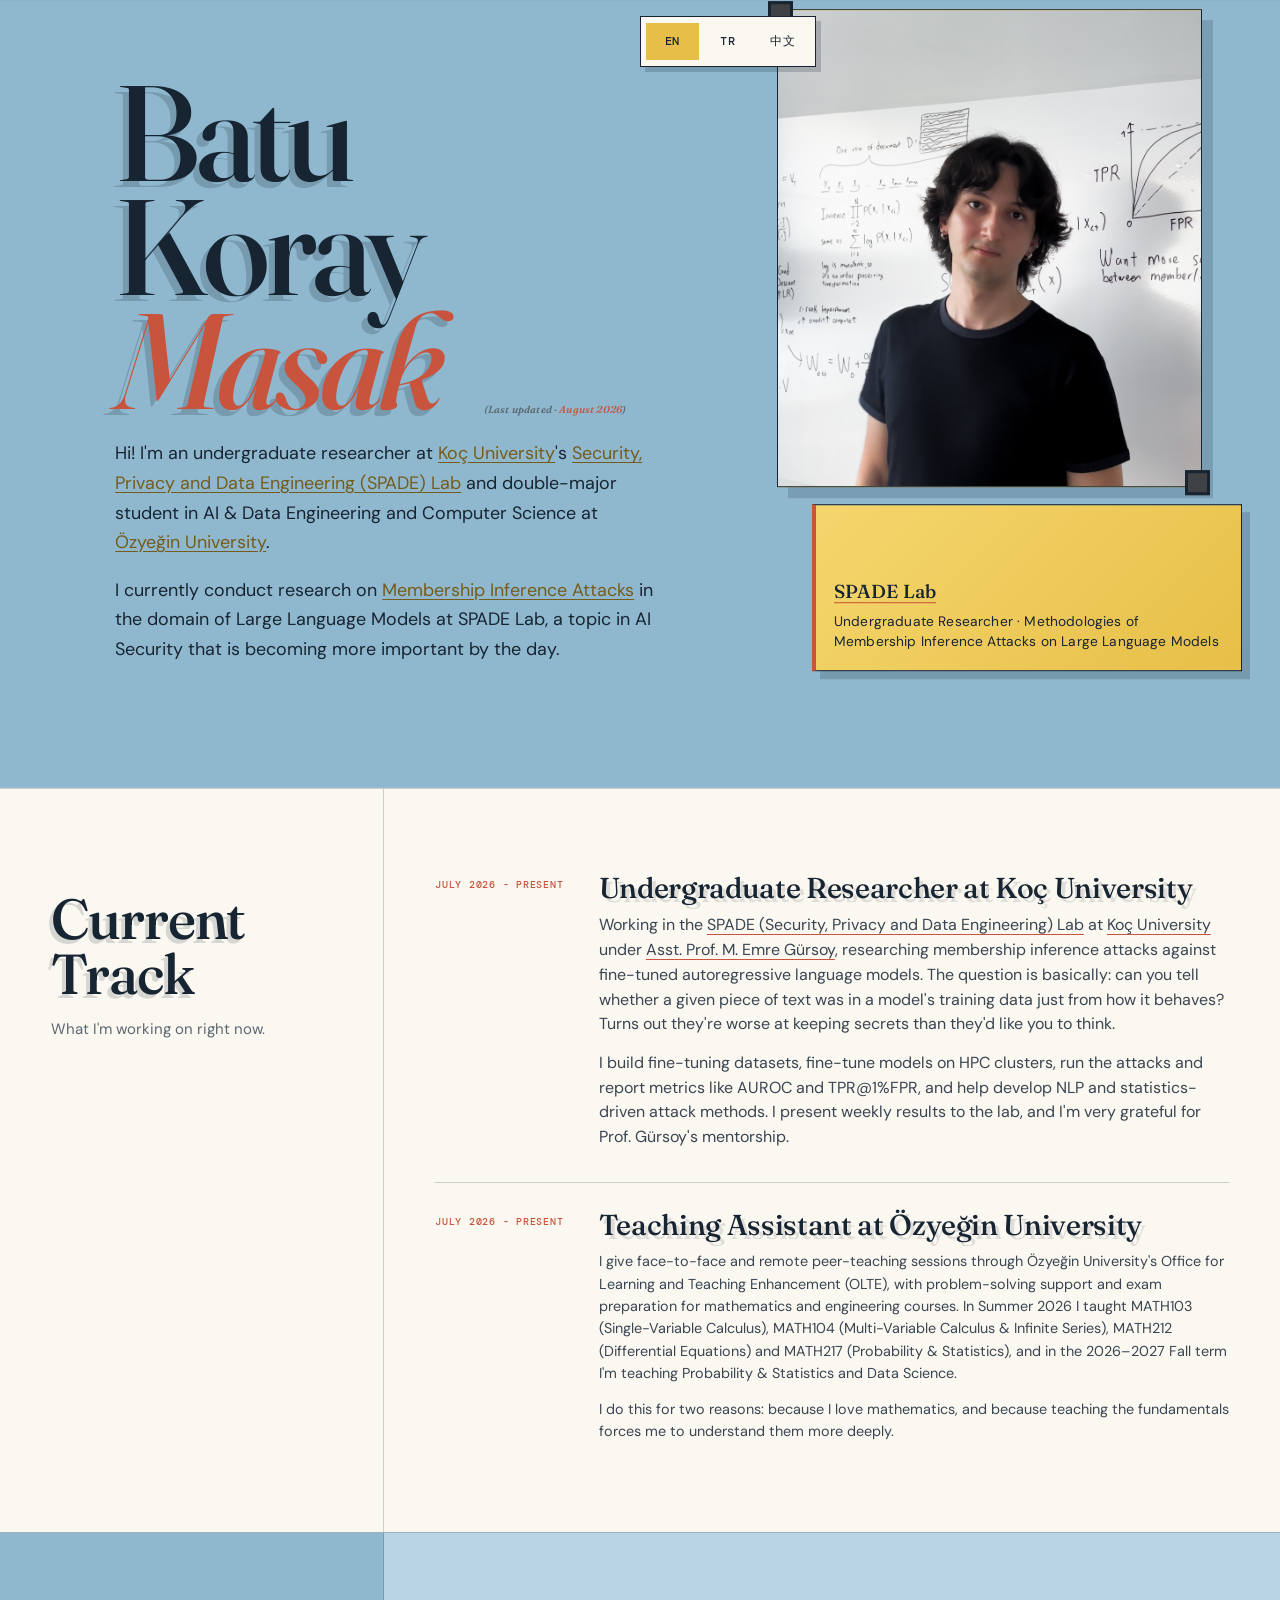
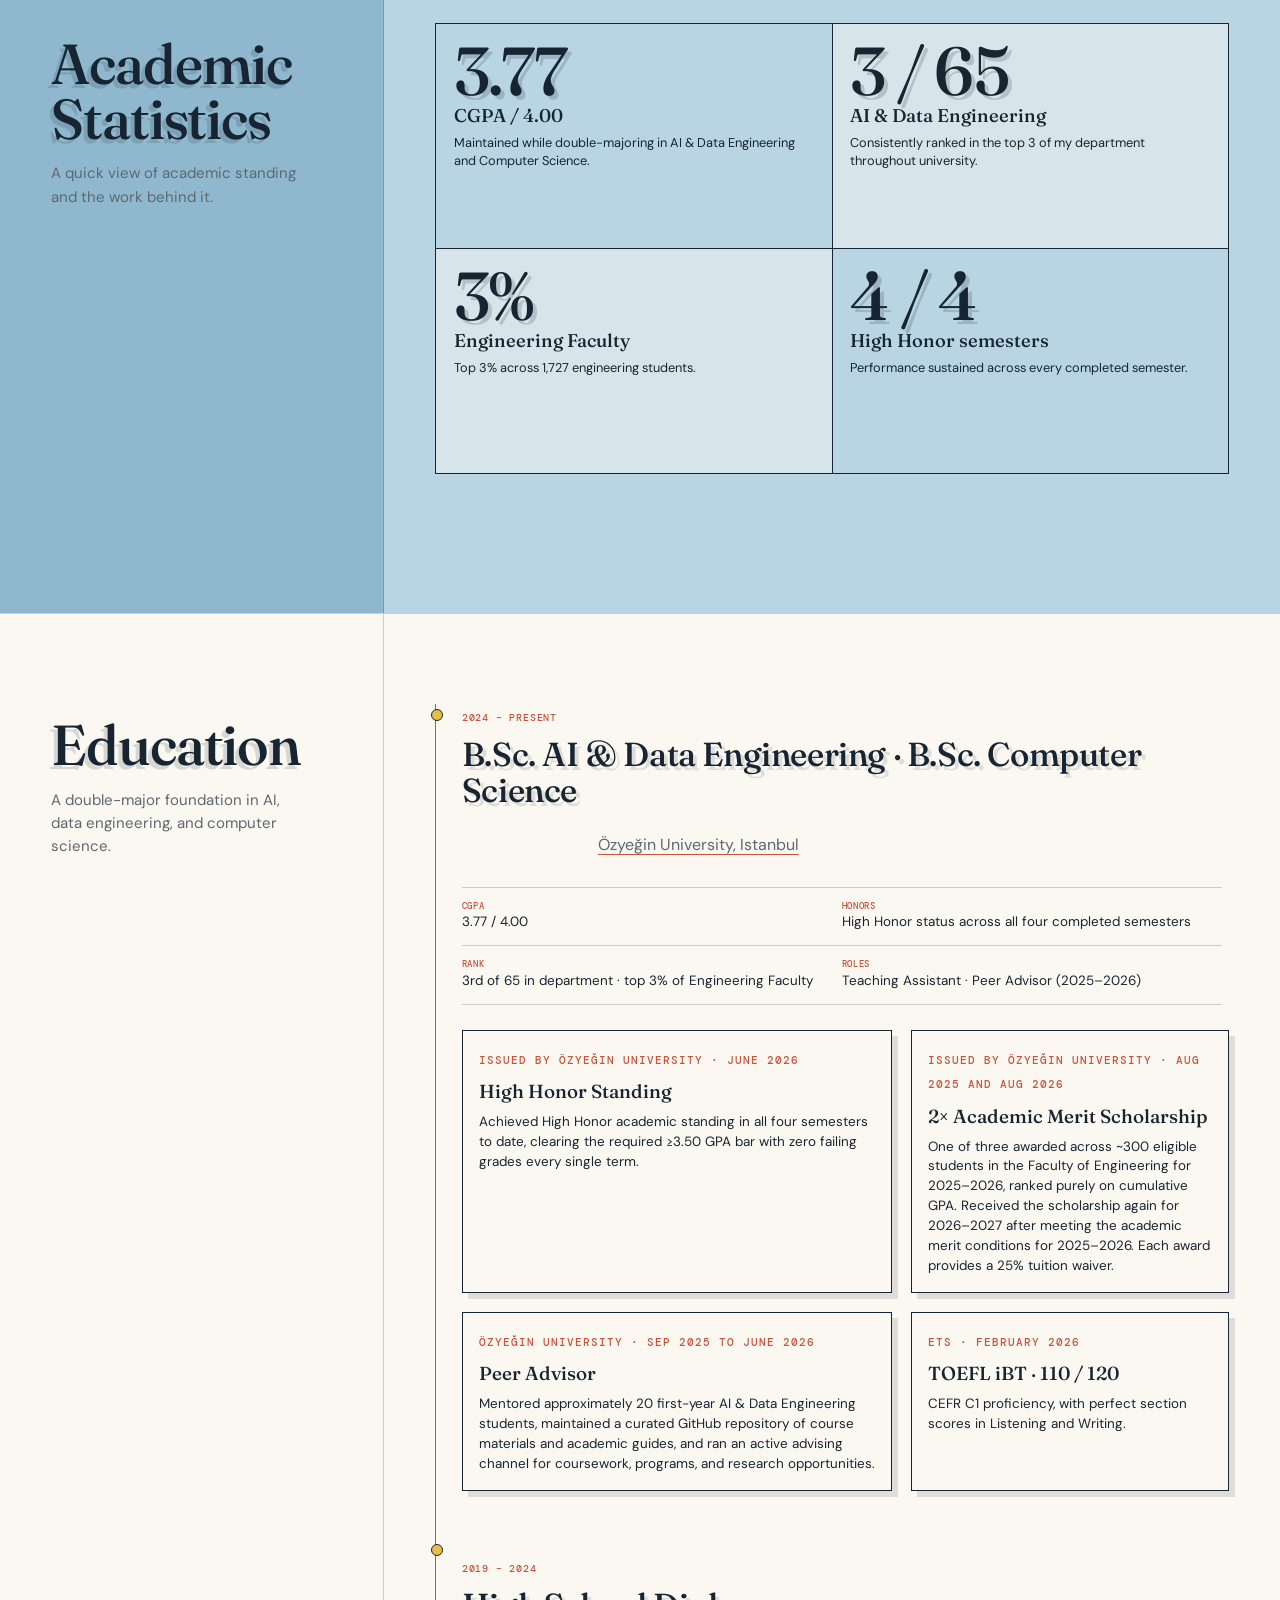
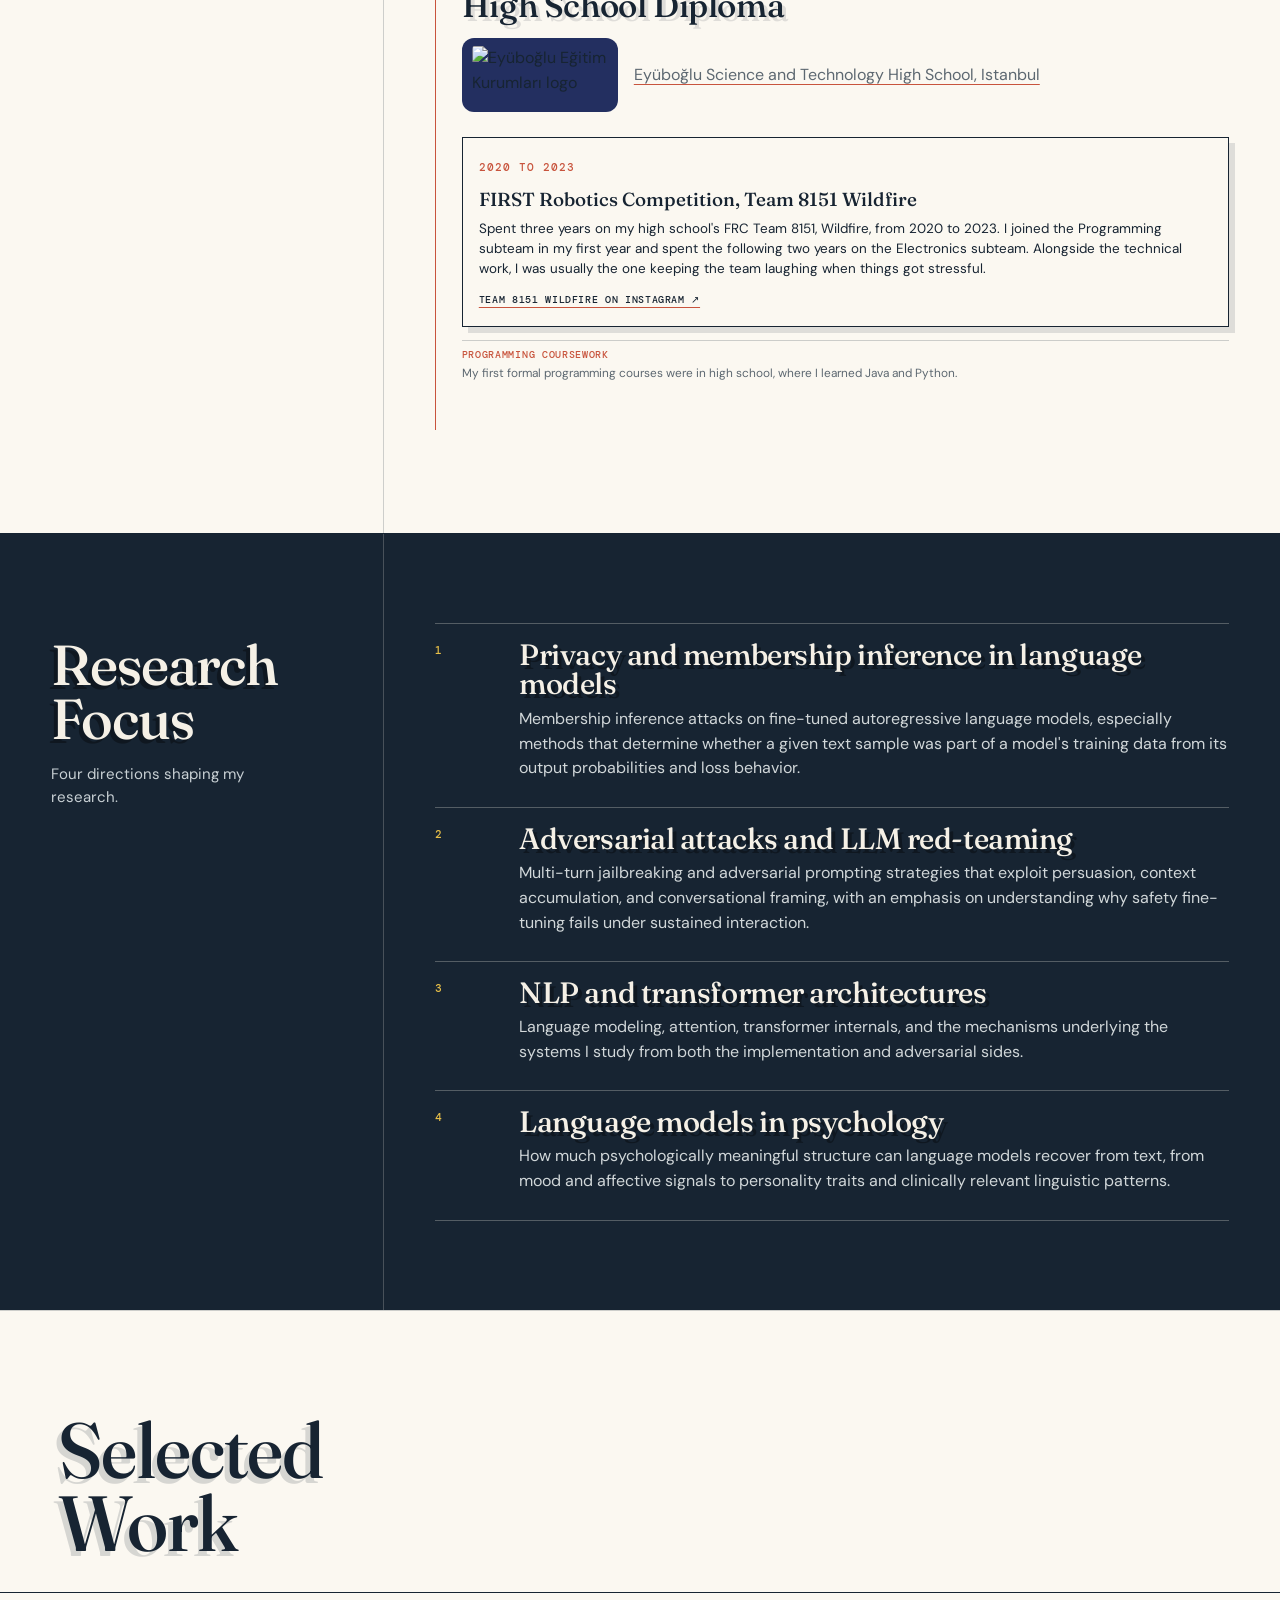
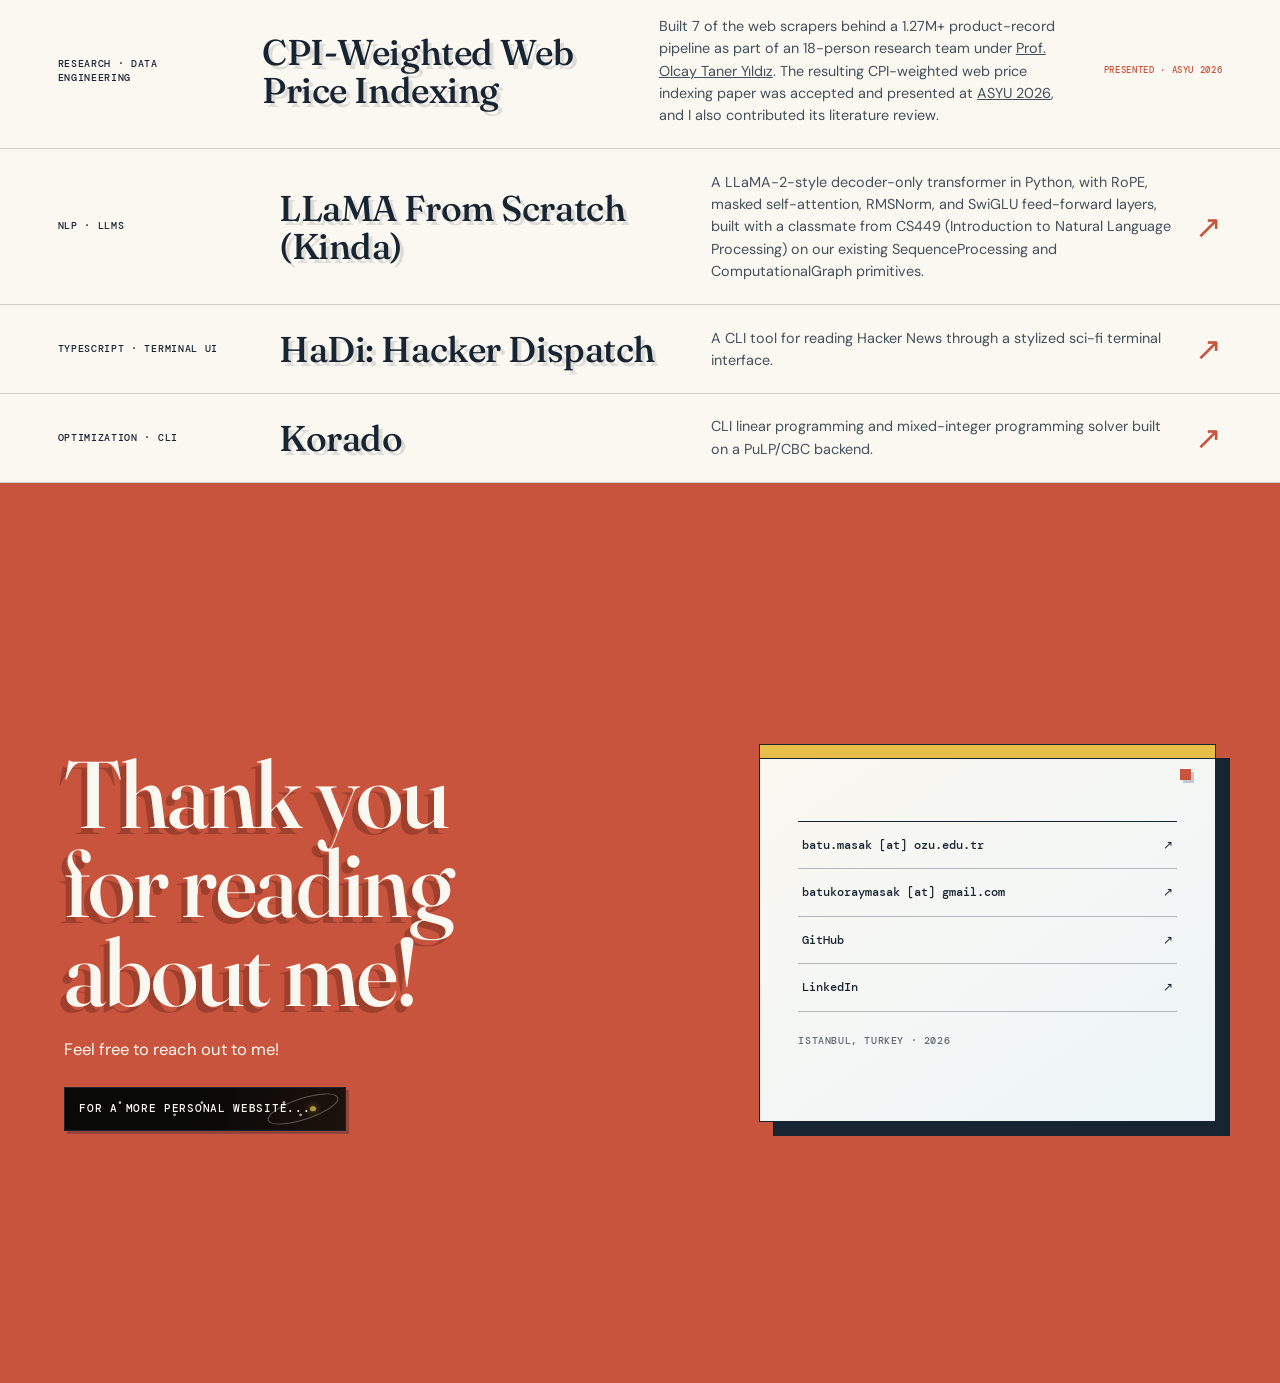
==== commit dba66c98: "feat: update hero section styles and enhance translations" ====
--- a/index.html
+++ b/index.html
@@ -166,7 +166,7 @@
     .language-switcher-header button { min-width: 2.35rem; padding: 0 .45rem; color: var(--paper-strong); }
     .language-switcher-header button:hover, .language-switcher-header button:focus-visible { transform: translateY(3px); }
 
-    .hero { position: relative; padding: clamp(1.1rem, 3vw, 3.4rem) clamp(1.1rem, 3vw, 3.4rem) 8px; display: grid; grid-template-columns: minmax(0, 1.1fr) minmax(310px, .9fr); grid-template-rows: 1fr auto; gap: clamp(1.7rem, 5vw, 6rem); max-width: 1540px; margin: auto; background: var(--blue); box-shadow: 0 0 0 100vmax var(--blue); clip-path: inset(0 -100vmax); }
+    .hero { position: relative; padding: clamp(1.1rem, 3vw, 3.4rem) clamp(1.1rem, 3vw, 3.4rem) 8px; display: grid; grid-template-columns: minmax(0, 1.1fr) minmax(310px, .9fr); grid-template-rows: 1fr auto; gap: clamp(1.7rem, 5vw, 6rem); max-width: 1540px; margin: auto; background: var(--blue-deep); box-shadow: 0 0 0 100vmax var(--blue-deep); clip-path: inset(0 -100vmax); }
     .hero-copy { align-self: center; padding: 0 0 .25rem clamp(.5rem, 6vw, 6.4rem); }
     .hero-kicker, .eyebrow { color: var(--red); font: 500 .66rem/1.2 var(--mono); letter-spacing: .095em; text-transform: uppercase; }
     h1, h2, h3, p { margin-top: 0; }
@@ -178,7 +178,7 @@
     h1 .last-updated-date { color: var(--red); }
     .hero-lead { max-width: 660px; margin-bottom: 1.7rem; font-size: clamp(1.02rem, 1.4vw, 1.28rem); line-height: 1.65; }
     .hero-lead-current { display: block; margin-top: 1em; }
-    .hero-lead a { color: #92762d; text-underline-offset: 3px; }
+    .hero-lead a { color: #755c1b; text-underline-offset: 3px; }
     .actions { display: flex; gap: .65rem; flex-wrap: wrap; }
     .button { display: inline-flex; align-items: center; min-height: 44px; padding: .65rem .9rem; border: 1px solid var(--ink); font: 500 .67rem/1 var(--mono); letter-spacing: .065em; text-decoration: none; text-transform: uppercase; transition: transform .18s ease; }
     .button:hover { transform: translateY(-2px); }
@@ -206,7 +206,7 @@
 
     .hero-aside { align-self: center; min-width: 0; max-width: 505px; width: 100%; justify-self: end; transform: translateY(clamp(-3.75rem, -3.5vw, -1.25rem)); }
     .portrait-frame { position: relative; max-width: 100%; padding: 0; background: #f5d66d; border: 1px solid var(--ink); box-shadow: 11px 11px 0 rgba(23,36,50,.18); }
-    .portrait-frame::before, .portrait-frame::after { content: ""; position: absolute; z-index: 2; width: 19.6px; height: 19.6px; border: 3px solid #527c92; background: #22384a; }
+    .portrait-frame::before, .portrait-frame::after { content: ""; position: absolute; z-index: 2; width: 19.6px; height: 19.6px; border: 3px solid var(--ink); background: #3f4144; }
     .portrait-frame::before { top: -9.8px; left: -9.8px; } .portrait-frame::after { bottom: -9.8px; right: -9.8px; }
     .portrait-stage { position: relative; width: 100%; max-width: 100%; aspect-ratio: .89; overflow: hidden; background: center / cover no-repeat; }
     .portrait-frame img { display: block; width: 100%; height: 100%; object-fit: cover; object-position: center; opacity: 1; transition: opacity .5s ease; }
@@ -239,6 +239,7 @@
     .track-list h3 { margin: -.25rem 0 .65rem; max-width: 720px; font: 500 clamp(1.55rem, 2.25vw, 2.35rem)/1 var(--serif); letter-spacing: -.012em; text-shadow: 4px 4px 0 rgba(23,36,50,.12); }
     .track-list h3 a, .track-list p a { text-decoration-color: var(--red); text-decoration-thickness: 1px; text-underline-offset: 4px; }
     .track-list p { max-width: 735px; margin: 0; color: #394551; }
+    .track-list p + p { margin-top: .85rem; }
     .track-list .secondary-role { padding-bottom: 1.6rem; margin-bottom: 1.8rem; }
     .track-list .secondary-role p { max-width: 680px; font-size: .9rem; line-height: 1.55; }
 
@@ -306,11 +307,9 @@
 
     .contact { min-height: 100svh; background: var(--red); color: var(--paper-strong); }
     .contact-shell { max-width: 1440px; min-height: 100svh; margin: auto; padding: clamp(3rem, 8vw, 8rem) clamp(1.25rem, 5vw, 6rem); display: grid; grid-template-columns: 1.15fr .85fr; gap: clamp(2rem, 6vw, 6rem); align-items: center; }
-    .contact h2 { max-width: 860px; margin: .9rem 0 1.35rem; font: 500 clamp(3.45rem, 7.4vw, 8rem)/.94 var(--serif); letter-spacing: -.02em; text-shadow: -6px 6px 0 rgba(68,22,16,.32); }
+    .contact h2 { max-width: 860px; margin: .9rem 0 1.35rem; font: 500 clamp(3.45rem, 7.4vw, 8rem)/.94 var(--serif); letter-spacing: -.02em; text-wrap: balance; text-shadow: -6px 6px 0 rgba(68,22,16,.32); }
     .contact .section-number { text-shadow: -3px 3px 0 rgba(68,22,16,.32); }
     .contact-copy { max-width: 620px; font-size: 1.04rem; }
-    .contact-threads { display: flex; flex-wrap: wrap; gap: .45rem .85rem; max-width: 630px; margin: 2rem 0 0; padding: .9rem 0; border-top: 1px solid rgba(251,248,241,.45); border-bottom: 1px solid rgba(251,248,241,.45); font: 500 .62rem/1.35 var(--mono); letter-spacing: .06em; text-transform: uppercase; }
-    .contact-threads span { color: var(--gold); }
     .contact .actions { margin-top: 1.5rem; }
     .contact-card { position: relative; min-height: min(42svh, 440px); padding: clamp(3.1rem, 4vw, 4rem) clamp(1.3rem, 3vw, 2.8rem) clamp(1.3rem, 3vw, 2.8rem); display: flex; flex-direction: column; justify-content: center; border: 1px solid var(--ink); background: linear-gradient(145deg, var(--paper-strong) 0%, #edf5f8 100%); color: var(--ink); box-shadow: 14px 14px 0 var(--ink); }
     .contact-card::before { content: ""; position: absolute; top: 0; left: 0; right: 0; height: 13px; background: var(--gold); border-bottom: 1px solid var(--ink); }
@@ -404,11 +403,11 @@
       </aside>
     </section>
 
-    <section class="section track" id="track" aria-labelledby="track-title"><div class="section-shell"><header class="section-heading"><div class="section-heading-inner"><h2 id="track-title">Current Track</h2><p>What I'm working on right now.</p></div></header><div class="section-body"><ol class="track-list"><li><time>July 2026 - Present</time><div><h3>Undergraduate Researcher at Koç University</h3><p>Working in the <a href="https://mysite.ku.edu.tr/emregursoy/spade-lab/" target="_blank" rel="noopener">SPADE (Security, Privacy and Data Engineering) Lab</a> at <a href="https://www.ku.edu.tr/en/" target="_blank" rel="noopener">Koç University</a> on membership inference attacks against fine-tuned autoregressive language models. The question is basically: can you tell whether a given piece of text was in a model’s training data just from how it behaves? Turns out they’re worse at keeping secrets than they’d like you to think. Part of the lab's ongoing work on trustworthy language models.</p></div></li><li class="secondary-role"><span class="label">Summer term · July–August 2026</span><div><h3>Mathematics Teaching Assistant at Özyeğin University</h3><p>During the Summer 2026 term, I gave remote peer-teaching sessions for MATH103 (Single-Variable Calculus), MATH104 (Multi-Variable Calculus & Infinite Series), MATH212 (Differential Equations) and MATH217 (Probability & Statistics). I did this for two reasons: because I love mathematics, and because teaching the fundamentals forces me to understand them more deeply.</p></div></li></ol></div></div></section>
-
-    <section class="section metrics" id="numbers" aria-labelledby="numbers-title"><div class="section-shell"><header class="section-heading"><div class="section-heading-inner"><h2 id="numbers-title">The Bloomberg Terminal</h2><p>A quick view of academic standing and the work behind it.</p></div></header><div class="section-body"><div class="metric-grid"><article class="metric"><div><b>3.77</b><h3>CGPA / 4.00</h3><p>Maintained while double-majoring in AI &amp; Data Engineering and Computer Science.</p></div></article><article class="metric"><div><b>3 / 65</b><h3>AI &amp; Data Engineering</h3><p>Consistently ranked in the top 3 of my department throughout university.</p></div></article><article class="metric"><div><b>3%</b><h3>Engineering Faculty</h3><p>Top 3% across 1,727 engineering students.</p></div></article><article class="metric"><div><b>4 / 4</b><h3>High Honor semesters</h3><p>Performance sustained across every completed semester.</p></div></article></div></div></div></section>
-
-    <section class="section education" id="education" aria-labelledby="education-title"><div class="section-shell"><header class="section-heading"><div class="section-heading-inner"><h2 id="education-title">Education</h2><p>A double-major foundation in AI, data engineering, and computer science.</p></div></header><div class="section-body"><article class="edu-item"><span class="edu-year">2024 – Present</span><h3>B.Sc. AI &amp; Data Engineering · B.Sc. Computer Science</h3><div class="institution"><span class="ozu-mark" aria-hidden="true"></span><p><a href="https://www.ozyegin.edu.tr/en" target="_blank" rel="noopener">Özyeğin University, Istanbul</a></p></div><ul class="edu-facts"><li><strong>CGPA</strong>3.77 / 4.00</li><li><strong>Honors</strong>High Honor status across all four completed semesters</li><li><strong>Rank</strong>3rd of 65 in department · top 3% of Engineering Faculty</li><li><strong>Roles</strong>Mathematics TA · Peer Advisor (2025–2026)</li></ul><div class="education-details"><section class="detail"><span class="eyebrow">Issued by Özyeğin University · June 2026</span><h4>High Honor Standing</h4><p>Achieved High Honor academic standing in all four semesters to date, clearing the required ≥3.50 GPA bar with zero failing grades every single term.</p></section><section class="detail"><span class="eyebrow">Issued by Özyeğin University · Aug 2025 and Aug 2026</span><h4>2× Academic Merit Scholarship</h4><p>One of three awarded across ~300 eligible students in the Faculty of Engineering for 2025–2026, ranked purely on cumulative GPA. Received the scholarship again for 2026–2027 after meeting the academic merit conditions for 2025–2026. Each award provides a 25% tuition waiver.</p></section><section class="detail"><span class="eyebrow">Özyeğin University · Sep 2025 to June 2026</span><h4>Peer Advisor</h4><p>Mentored approximately 20 first-year AI &amp; Data Engineering students, maintained a curated GitHub repository of course materials and academic guides, and ran an active advising channel for coursework, programs, and research opportunities.</p></section><section class="detail"><span class="eyebrow">ETS · February 2026</span><h4>TOEFL iBT · 110 / 120</h4><p>CEFR C1 proficiency, with perfect section scores in Listening and Writing.</p></section></div></article><article class="edu-item"><span class="edu-year">2019 – 2024</span><h3>High School Diploma</h3><div class="institution"><img class="eyuboglu-logo" src="https://www.eyuboglu.k12.tr/images/eyuboglu.webp" alt="Eyüboğlu Eğitim Kurumları logo" loading="lazy"><p><a href="https://www.eyuboglu.k12.tr/en" target="_blank" rel="noopener">Eyüboğlu Science and Technology High School, Istanbul</a></p></div><div class="education-details"><section class="detail"><span class="eyebrow">2020 to 2023</span><h4>FIRST Robotics Competition, Team 8151 Wildfire</h4><p>Spent three years on my high school's FRC Team 8151, Wildfire, from 2020 to 2023. I joined the Programming subteam in my first year and spent the following two years on the Electronics subteam. Alongside the technical work, I was usually the one keeping the team laughing when things got stressful.</p><a class="archive-link" href="https://www.instagram.com/frc_wildfire_8151/" target="_blank" rel="noopener">Team 8151 Wildfire on Instagram ↗</a></section><section class="detail detail-minor"><h4>Programming coursework</h4><p>My first formal programming courses were in high school, where I learned Java and Python.</p></section></div></article></div></div></section>
+    <section class="section track" id="track" aria-labelledby="track-title"><div class="section-shell"><header class="section-heading"><div class="section-heading-inner"><h2 id="track-title">Current Track</h2><p>What I'm working on right now.</p></div></header><div class="section-body"><ol class="track-list"><li><time>July 2026 - Present</time><div><h3>Undergraduate Researcher at Koç University</h3><p>Working in the <a href="https://mysite.ku.edu.tr/emregursoy/spade-lab/" target="_blank" rel="noopener">SPADE (Security, Privacy and Data Engineering) Lab</a> at <a href="https://www.ku.edu.tr/en/" target="_blank" rel="noopener">Koç University</a> under <a href="https://mysite.ku.edu.tr/emregursoy/" target="_blank" rel="noopener">Asst. Prof. M. Emre Gürsoy</a>, researching membership inference attacks against fine-tuned autoregressive language models. The question is basically: can you tell whether a given piece of text was in a model’s training data just from how it behaves? Turns out they’re worse at keeping secrets than they’d like you to think.</p><p>I build fine-tuning datasets, fine-tune models on HPC clusters, run the attacks and report metrics like AUROC and TPR@1%FPR, and help develop NLP and statistics-driven attack methods. I present weekly results to the lab, and I'm very grateful for Prof. Gürsoy's mentorship.</p></div></li><li class="secondary-role"><span class="label">July 2026 - Present</span><div><h3>Teaching Assistant at Özyeğin University</h3><p>I give face-to-face and remote peer-teaching sessions through Özyeğin University's Office for Learning and Teaching Enhancement (OLTE), with problem-solving support and exam preparation for mathematics and engineering courses. In Summer 2026 I taught MATH103 (Single-Variable Calculus), MATH104 (Multi-Variable Calculus & Infinite Series), MATH212 (Differential Equations) and MATH217 (Probability & Statistics), and in the 2026–2027 Fall term I'm teaching Probability & Statistics and Data Science.</p><p>I do this for two reasons: because I love mathematics, and because teaching the fundamentals forces me to understand them more deeply.</p></div></li></ol></div></div></section>
+
+    <section class="section metrics" id="numbers" aria-labelledby="numbers-title"><div class="section-shell"><header class="section-heading"><div class="section-heading-inner"><h2 id="numbers-title">Academic Statistics</h2><p>A quick view of academic standing and the work behind it.</p></div></header><div class="section-body"><div class="metric-grid"><article class="metric"><div><b>3.77</b><h3>CGPA / 4.00</h3><p>Maintained while double-majoring in AI &amp; Data Engineering and Computer Science.</p></div></article><article class="metric"><div><b>3 / 65</b><h3>AI &amp; Data Engineering</h3><p>Consistently ranked in the top 3 of my department throughout university.</p></div></article><article class="metric"><div><b>3%</b><h3>Engineering Faculty</h3><p>Top 3% across 1,727 engineering students.</p></div></article><article class="metric"><div><b>4 / 4</b><h3>High Honor semesters</h3><p>Performance sustained across every completed semester.</p></div></article></div></div></div></section>
+
+    <section class="section education" id="education" aria-labelledby="education-title"><div class="section-shell"><header class="section-heading"><div class="section-heading-inner"><h2 id="education-title">Education</h2><p>A double-major foundation in AI, data engineering, and computer science.</p></div></header><div class="section-body"><article class="edu-item"><span class="edu-year">2024 – Present</span><h3>B.Sc. AI &amp; Data Engineering · B.Sc. Computer Science</h3><div class="institution"><span class="ozu-mark" aria-hidden="true"></span><p><a href="https://www.ozyegin.edu.tr/en" target="_blank" rel="noopener">Özyeğin University, Istanbul</a></p></div><ul class="edu-facts"><li><strong>CGPA</strong>3.77 / 4.00</li><li><strong>Honors</strong>High Honor status across all four completed semesters</li><li><strong>Rank</strong>3rd of 65 in department · top 3% of Engineering Faculty</li><li><strong>Roles</strong>Teaching Assistant · Peer Advisor (2025–2026)</li></ul><div class="education-details"><section class="detail"><span class="eyebrow">Issued by Özyeğin University · June 2026</span><h4>High Honor Standing</h4><p>Achieved High Honor academic standing in all four semesters to date, clearing the required ≥3.50 GPA bar with zero failing grades every single term.</p></section><section class="detail"><span class="eyebrow">Issued by Özyeğin University · Aug 2025 and Aug 2026</span><h4>2× Academic Merit Scholarship</h4><p>One of three awarded across ~300 eligible students in the Faculty of Engineering for 2025–2026, ranked purely on cumulative GPA. Received the scholarship again for 2026–2027 after meeting the academic merit conditions for 2025–2026. Each award provides a 25% tuition waiver.</p></section><section class="detail"><span class="eyebrow">Özyeğin University · Sep 2025 to June 2026</span><h4>Peer Advisor</h4><p>Mentored approximately 20 first-year AI &amp; Data Engineering students, maintained a curated GitHub repository of course materials and academic guides, and ran an active advising channel for coursework, programs, and research opportunities.</p></section><section class="detail"><span class="eyebrow">ETS · February 2026</span><h4>TOEFL iBT · 110 / 120</h4><p>CEFR C1 proficiency, with perfect section scores in Listening and Writing.</p></section></div></article><article class="edu-item"><span class="edu-year">2019 – 2024</span><h3>High School Diploma</h3><div class="institution"><img class="eyuboglu-logo" src="https://www.eyuboglu.k12.tr/images/eyuboglu.webp" alt="Eyüboğlu Eğitim Kurumları logo" loading="lazy"><p><a href="https://www.eyuboglu.k12.tr/en" target="_blank" rel="noopener">Eyüboğlu Science and Technology High School, Istanbul</a></p></div><div class="education-details"><section class="detail"><span class="eyebrow">2020 to 2023</span><h4>FIRST Robotics Competition, Team 8151 Wildfire</h4><p>Spent three years on my high school's FRC Team 8151, Wildfire, from 2020 to 2023. I joined the Programming subteam in my first year and spent the following two years on the Electronics subteam. Alongside the technical work, I was usually the one keeping the team laughing when things got stressful.</p><a class="archive-link" href="https://www.instagram.com/frc_wildfire_8151/" target="_blank" rel="noopener">Team 8151 Wildfire on Instagram ↗</a></section><section class="detail detail-minor"><h4>Programming coursework</h4><p>My first formal programming courses were in high school, where I learned Java and Python.</p></section></div></article></div></div></section>
 
     <section class="section research" id="research" aria-labelledby="research-title"><div class="section-shell"><header class="section-heading"><div class="section-heading-inner"><h2 id="research-title">Research Focus</h2><p>Four directions shaping my research.</p></div></header><div class="section-body"><div class="research-list"><article class="research-item"><span class="research-index">1</span><div><h3>Privacy and membership inference in language models</h3><p>Membership inference attacks on fine-tuned autoregressive language models, especially methods that determine whether a given text sample was part of a model's training data from its output probabilities and loss behavior.</p></div></article><article class="research-item"><span class="research-index">2</span><div><h3>Adversarial attacks and LLM red-teaming</h3><p>Multi-turn jailbreaking and adversarial prompting strategies that exploit persuasion, context accumulation, and conversational framing, with an emphasis on understanding why safety fine-tuning fails under sustained interaction.</p></div></article><article class="research-item"><span class="research-index">3</span><div><h3>NLP and transformer architectures</h3><p>Language modeling, attention, transformer internals, and the mechanisms underlying the systems I study from both the implementation and adversarial sides.</p></div></article><article class="research-item"><span class="research-index">4</span><div><h3>Language models in psychology</h3><p>How much psychologically meaningful structure can language models recover from text, from mood and affective signals to personality traits and clinically relevant linguistic patterns.</p></div></article></div></div></div></section>
 
@@ -419,7 +418,7 @@
 
   </main>
 
-  <footer class="contact" id="contact"><div class="contact-shell"><div><h2>What's next?</h2><p class="contact-copy">Always open to interesting work.</p><p class="contact-threads"><span>Membership inference</span><span>LLM privacy</span><span>Adversarial NLP</span></p><div class="actions"><a class="button primary personal-cta" href="/personal/"><span class="personal-cta-space" aria-hidden="true"></span><span class="personal-cta-sweep" aria-hidden="true"></span><span class="personal-cta-label">For A More Personal Website...</span><span class="personal-cta-alt" aria-hidden="true">Open personal page</span></a></div></div><aside class="contact-card"><div class="contact-links"><a href="mailto:batu.masak@ozu.edu.tr"><span>batu.masak [at] ozu.edu.tr</span><span>↗</span></a><a href="mailto:batukoraymasak@gmail.com"><span>batukoraymasak [at] gmail.com</span><span>↗</span></a><a href="https://github.com/batukoray" target="_blank" rel="noopener"><span>GitHub</span><span>↗</span></a><a href="https://www.linkedin.com/in/batu-koray-masak/" target="_blank" rel="noopener"><span>LinkedIn</span><span>↗</span></a></div><p class="contact-note">Istanbul, Turkey · 2026</p></aside></div></footer>
+  <footer class="contact" id="contact"><div class="contact-shell"><div><h2>Thank you for reading about me!</h2><p class="contact-copy">Feel free to reach out to me!</p><div class="actions"><a class="button primary personal-cta" href="/personal/"><span class="personal-cta-space" aria-hidden="true"></span><span class="personal-cta-sweep" aria-hidden="true"></span><span class="personal-cta-label">For A More Personal Website...</span><span class="personal-cta-alt" aria-hidden="true">Open personal page</span></a></div></div><aside class="contact-card"><div class="contact-links"><a href="mailto:batu.masak@ozu.edu.tr"><span>batu.masak [at] ozu.edu.tr</span><span>↗</span></a><a href="mailto:batukoraymasak@gmail.com"><span>batukoraymasak [at] gmail.com</span><span>↗</span></a><a href="https://github.com/batukoray" target="_blank" rel="noopener"><span>GitHub</span><span>↗</span></a><a href="https://www.linkedin.com/in/batu-koray-masak/" target="_blank" rel="noopener"><span>LinkedIn</span><span>↗</span></a></div><p class="contact-note">Istanbul, Turkey · 2026</p></aside></div></footer>
 
   <div class="custom-cursor" id="custom-cursor" aria-hidden="true"><svg viewBox="0 0 48 58"><path class="cursor-shadow" d="M5 4v34l9-8 6 17 8-4-7-17h15z"></path><path class="cursor-arrow" d="M5 4v34l9-8 6 17 8-4-7-17h15z"></path></svg></div>
 
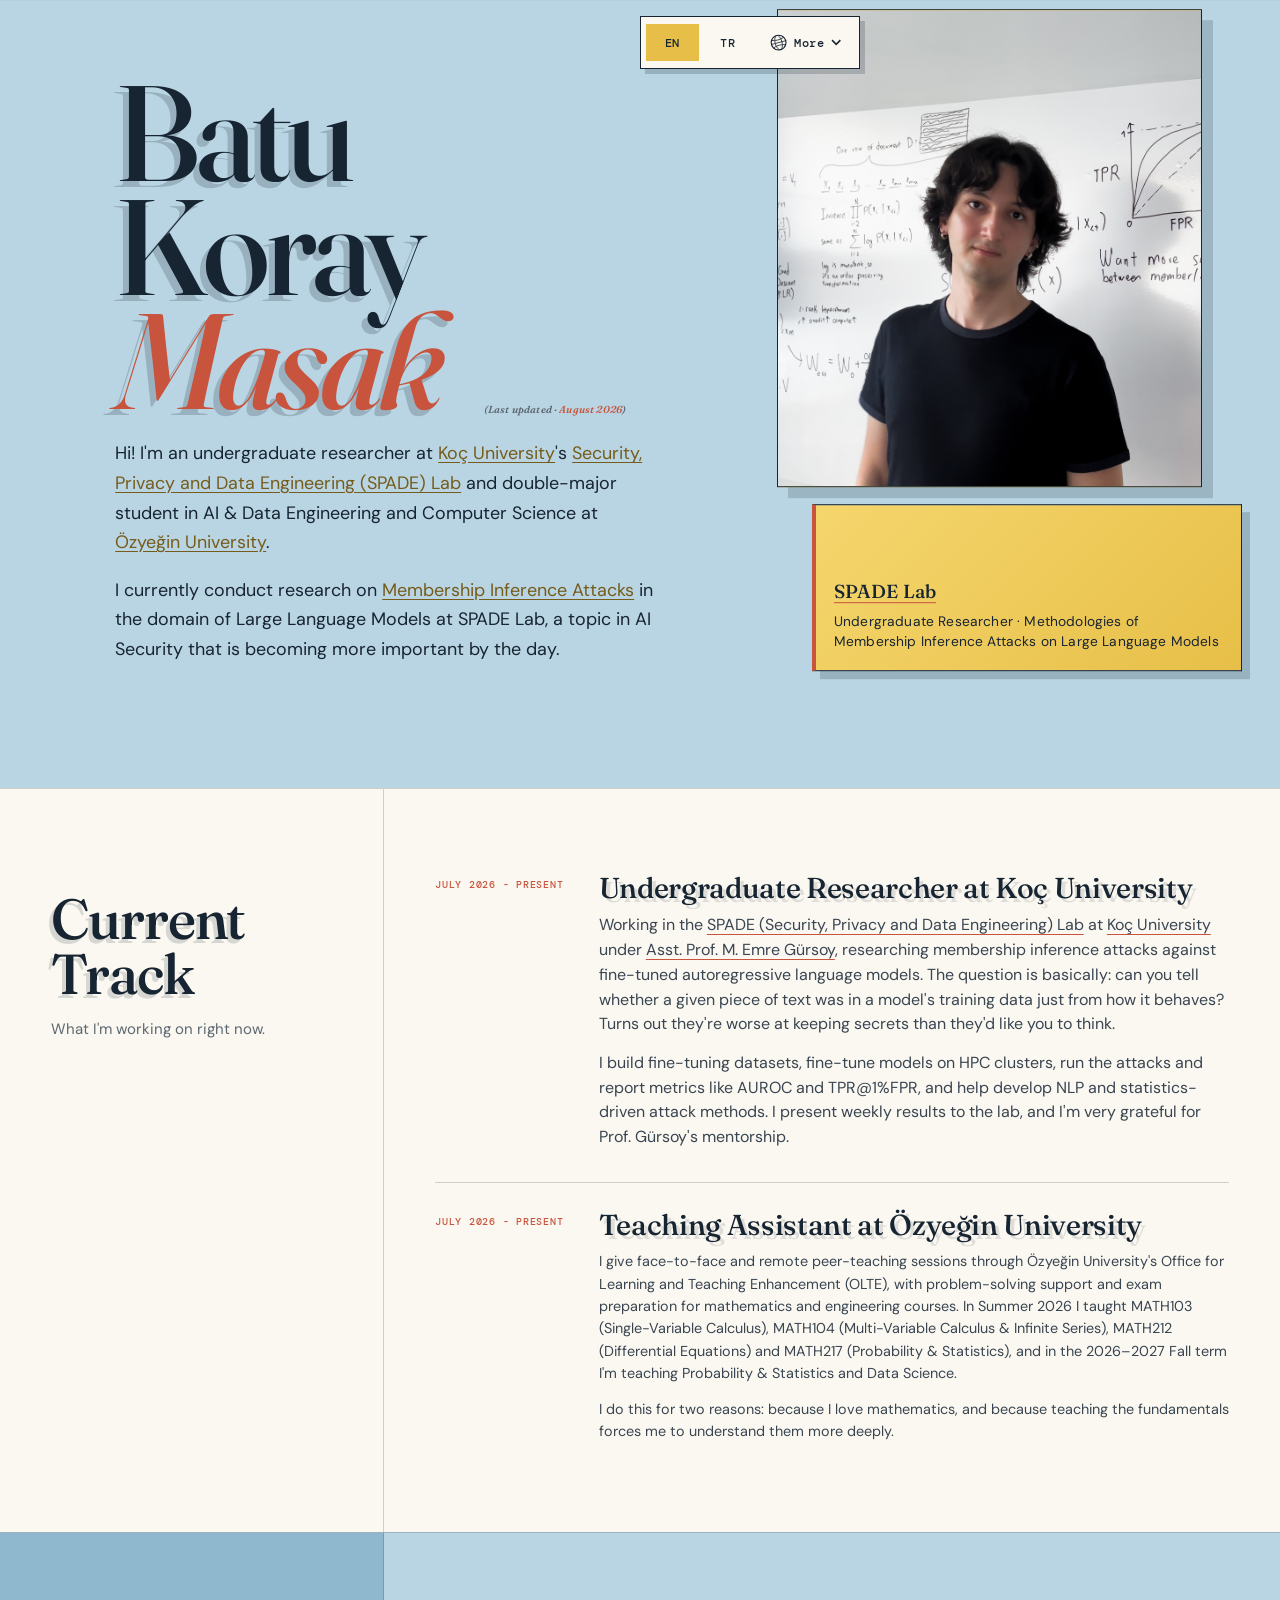
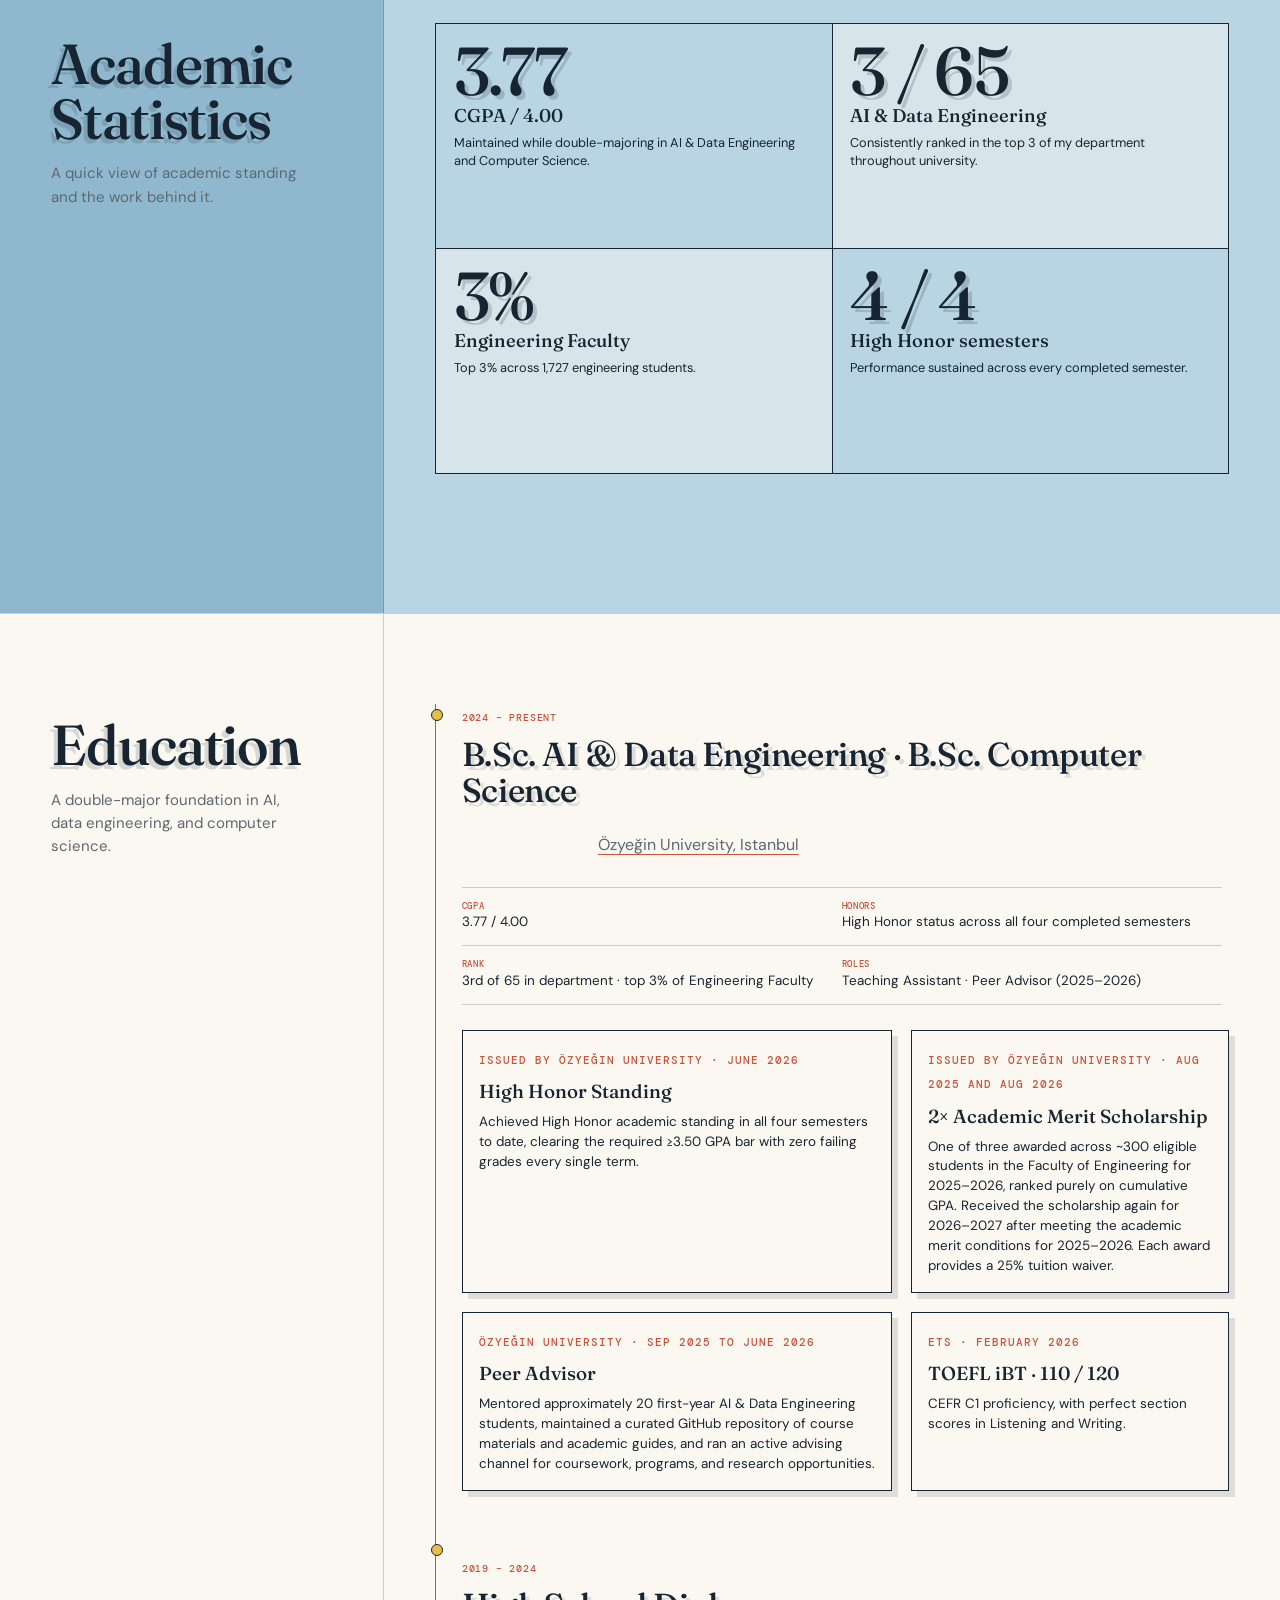
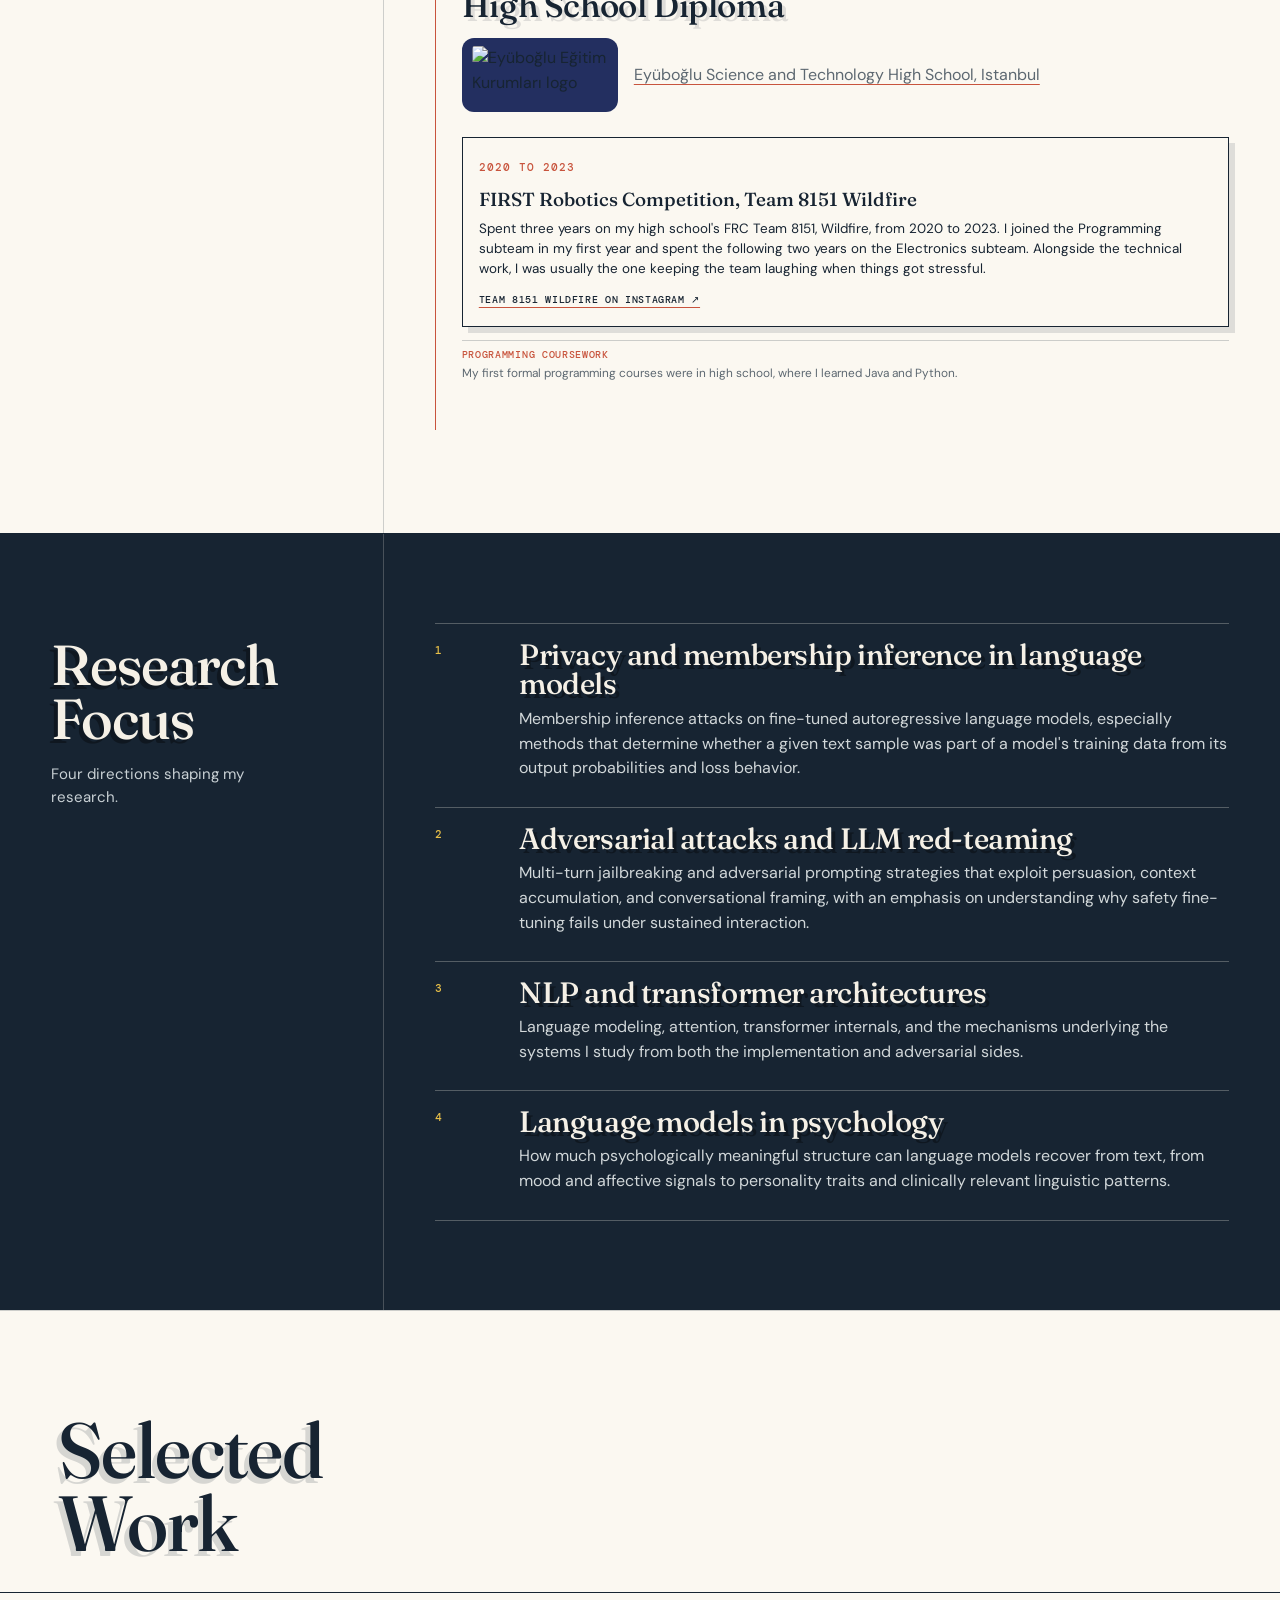
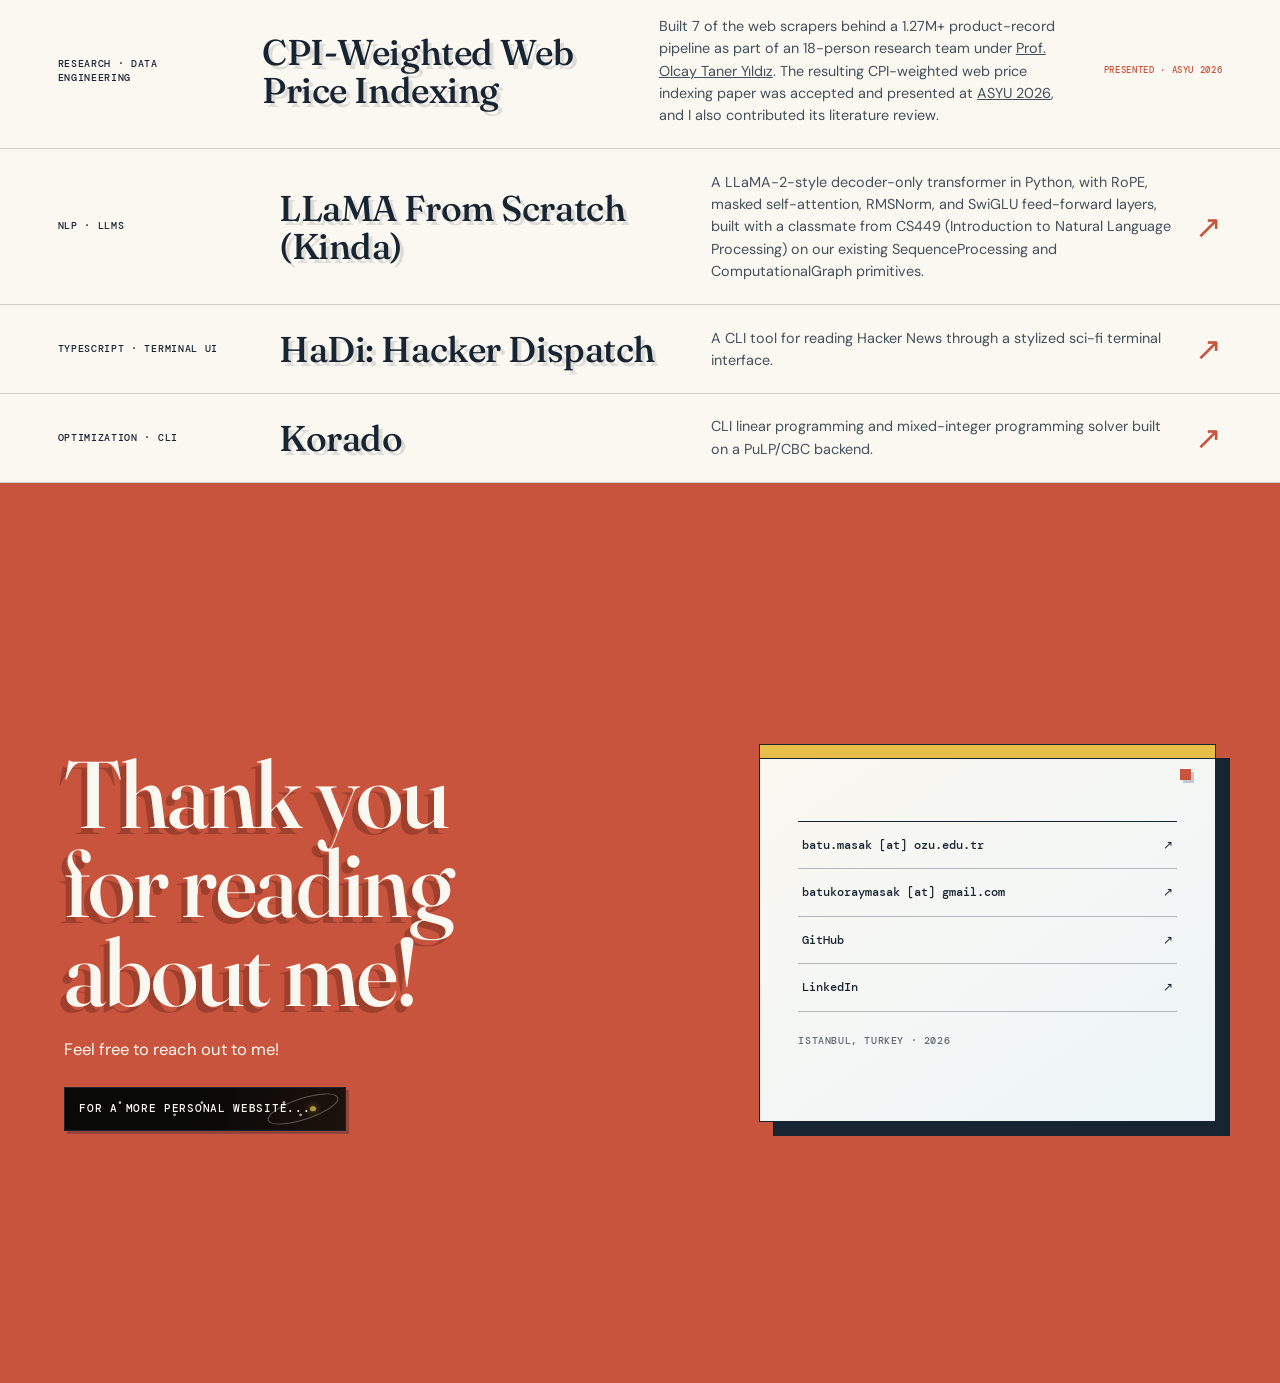
==== commit b22b8bc4: "feat: enhance language support, improve portrait image handling" ====
--- a/index.html
+++ b/index.html
@@ -116,6 +116,23 @@
       --sans: "DM Sans", "Noto Sans SC", "PingFang SC", "Microsoft YaHei", sans-serif;
       --mono: "DM Mono", "Noto Sans SC", "PingFang SC", "Microsoft YaHei", ui-monospace, monospace;
     }
+    :root:lang(ja) {
+      --serif: "Fraunces", "Noto Serif JP", "Hiragino Mincho ProN", "Yu Mincho", serif;
+      --sans: "DM Sans", "Noto Sans JP", "Hiragino Kaku Gothic ProN", "Yu Gothic", Meiryo, sans-serif;
+      --mono: "DM Mono", "Noto Sans JP", "Hiragino Kaku Gothic ProN", "Yu Gothic", ui-monospace, monospace;
+    }
+    :root:lang(ko) {
+      --serif: "Fraunces", "Noto Serif KR", AppleMyungjo, Batang, serif;
+      --sans: "DM Sans", "Noto Sans KR", "Apple SD Gothic Neo", "Malgun Gothic", sans-serif;
+      --mono: "DM Mono", "Noto Sans KR", "Apple SD Gothic Neo", "Malgun Gothic", ui-monospace, monospace;
+    }
+    :where(:lang(ja), :lang(ko)) :is(.header-nav a, .button, .portrait-caption, .section-number, .project-type, .project-tags, .project-status, .track-list time, .track-list .label, .hero-kicker, .eyebrow) {
+      letter-spacing: 0;
+      word-spacing: normal;
+      text-transform: none;
+    }
+    :lang(ko) { word-break: keep-all; overflow-wrap: anywhere; }
+    :where(:lang(fr), :lang(es), :lang(de)) .section-heading h2 { hyphens: auto; overflow-wrap: anywhere; }
     :lang(zh) .header-nav a,
     :lang(zh) .button,
     :lang(zh) .portrait-caption,
@@ -145,6 +162,7 @@
     .site-header { position: fixed; z-index: 20; top: 0; left: 0; width: 100%; transform: translateY(-112%); transition: transform .45s cubic-bezier(.2,.8,.2,1); border-bottom: 1px solid var(--ink); background: var(--ink); box-shadow: 0 6px 0 rgba(23,36,50,.24); }
     .site-header.show { transform: translateY(0); }
     .header-inner { min-height: 48px; max-width: 1440px; padding: 0 clamp(.85rem, 3.1vw, 3.2rem); margin: auto; display: grid; grid-template-columns: minmax(0, 1fr) auto minmax(0, 1fr); align-items: stretch; gap: .75rem; }
+    :where(:lang(fr), :lang(es), :lang(de), :lang(ja), :lang(ko)) .header-inner { grid-template-columns: auto auto minmax(0, 1fr); }
     .brand { grid-column: 1; justify-self: start; display: inline-flex; align-items: center; gap: .55rem; color: var(--paper-strong); text-decoration: none; font: 500 1.24rem/1 var(--serif); letter-spacing: -.015em; white-space: nowrap; }
     .brand em { font-style: italic; }
     .header-nav { grid-column: 3; justify-self: end; display: flex; gap: 0; align-items: stretch; border-left: 1px solid rgba(245,240,230,.22); }
@@ -162,11 +180,29 @@
     .language-switcher-floating { position: fixed; z-index: 30; top: 1rem; left: 50%; right: auto; transform: translateX(-50%); padding: .35rem; border: 1px solid var(--ink); background: var(--paper-strong); box-shadow: 5px 5px 0 rgba(23,36,50,.2); }
     .language-switcher-floating button { min-width: 3.3rem; min-height: 2.35rem; padding: .65rem .75rem; font-size: .75rem; }
     .language-switcher-floating button:hover, .language-switcher-floating button:focus-visible { transform: translateY(-1px); }
-    .language-switcher-header { padding: 0; }
+    .language-switcher-header { position: relative; padding: 0; }
     .language-switcher-header button { min-width: 2.35rem; padding: 0 .45rem; color: var(--paper-strong); }
     .language-switcher-header button:hover, .language-switcher-header button:focus-visible { transform: translateY(3px); }
-
-    .hero { position: relative; padding: clamp(1.1rem, 3vw, 3.4rem) clamp(1.1rem, 3vw, 3.4rem) 8px; display: grid; grid-template-columns: minmax(0, 1.1fr) minmax(310px, .9fr); grid-template-rows: 1fr auto; gap: clamp(1.7rem, 5vw, 6rem); max-width: 1540px; margin: auto; background: var(--blue-deep); box-shadow: 0 0 0 100vmax var(--blue-deep); clip-path: inset(0 -100vmax); }
+    .language-more { position: relative; display: flex; align-self: stretch; }
+    .language-more-toggle { display: inline-flex; align-items: center; gap: .4rem; white-space: nowrap; }
+    .language-globe { width: 1.2rem; height: 1.2rem; flex-shrink: 0; }
+    .language-switcher-header .language-globe { width: 1rem; height: 1rem; }
+    .language-more-chevron { width: .65rem; height: .4rem; flex-shrink: 0; transition: transform .18s ease; }
+    .language-more-toggle[aria-expanded="true"] .language-more-chevron { transform: rotate(180deg); }
+    .language-switcher .language-more-toggle[aria-expanded="true"], .language-switcher .language-more-toggle.is-active { background: var(--gold); color: var(--ink); }
+    .language-options { position: absolute; z-index: 1; top: 100%; right: 0; width: 13rem; max-width: calc(100vw - 2rem); padding: .35rem; border: 1px solid var(--ink); background: var(--paper-strong); box-shadow: 5px 5px 0 rgba(23,36,50,.2); }
+    .language-options[hidden] { display: none; }
+    .language-switcher .language-options button { display: flex; align-items: center; justify-content: space-between; gap: 1.5rem; width: 100%; min-width: 0; height: auto; min-height: 2.75rem; padding: .7rem .85rem; color: var(--ink); font: 500 .85rem/1.3 var(--sans); letter-spacing: 0; text-align: left; transform: none; }
+    .language-options-note { margin: .35rem .45rem .15rem; padding: .7rem .4rem .35rem; border-top: 1px solid var(--line); color: var(--muted); font: 400 .7rem/1.5 var(--sans); letter-spacing: 0; }
+    .language-note-viewport { display: block; overflow-x: auto; overscroll-behavior-x: contain; scrollbar-width: none; touch-action: pan-x; user-select: none; mask-image: linear-gradient(to right, #000 calc(100% - .75rem), transparent); }
+    .language-note-viewport::-webkit-scrollbar { display: none; }
+    .language-note-viewport:hover, .language-note-viewport:focus-visible { mask-image: none; }
+    .language-note-track { display: flex; width: max-content; }
+    .language-note-track > span { flex-shrink: 0; padding-right: 2rem; white-space: nowrap; }
+    .language-note-viewport:focus-visible { outline: 1px solid var(--muted); outline-offset: 2px; }
+    .language-switcher .language-more-toggle:focus-visible, .language-switcher .language-options button:focus-visible { outline: 2px solid var(--ink); outline-offset: -3px; }
+
+    .hero { position: relative; padding: clamp(1.1rem, 3vw, 3.4rem) clamp(1.1rem, 3vw, 3.4rem) 8px; display: grid; grid-template-columns: minmax(0, 1.1fr) minmax(310px, .9fr); grid-template-rows: 1fr auto; gap: clamp(1.7rem, 5vw, 6rem); max-width: 1540px; margin: auto; background: var(--blue); box-shadow: 0 0 0 100vmax var(--blue); clip-path: inset(0 -100vmax); }
     .hero-copy { align-self: center; padding: 0 0 .25rem clamp(.5rem, 6vw, 6.4rem); }
     .hero-kicker, .eyebrow { color: var(--red); font: 500 .66rem/1.2 var(--mono); letter-spacing: .095em; text-transform: uppercase; }
     h1, h2, h3, p { margin-top: 0; }
@@ -206,11 +242,11 @@
 
     .hero-aside { align-self: center; min-width: 0; max-width: 505px; width: 100%; justify-self: end; transform: translateY(clamp(-3.75rem, -3.5vw, -1.25rem)); }
     .portrait-frame { position: relative; max-width: 100%; padding: 0; background: #f5d66d; border: 1px solid var(--ink); box-shadow: 11px 11px 0 rgba(23,36,50,.18); }
-    .portrait-frame::before, .portrait-frame::after { content: ""; position: absolute; z-index: 2; width: 19.6px; height: 19.6px; border: 3px solid var(--ink); background: #3f4144; }
-    .portrait-frame::before { top: -9.8px; left: -9.8px; } .portrait-frame::after { bottom: -9.8px; right: -9.8px; }
-    .portrait-stage { position: relative; width: 100%; max-width: 100%; aspect-ratio: .89; overflow: hidden; background: center / cover no-repeat; }
-    .portrait-frame img { display: block; width: 100%; height: 100%; object-fit: cover; object-position: center; opacity: 1; transition: opacity .5s ease; }
-    .portrait-frame img.is-fading-out { opacity: 0; }
+    .portrait-stage { position: relative; isolation: isolate; width: 100%; max-width: 100%; aspect-ratio: .89; overflow: hidden; background: center / cover no-repeat; }
+    .portrait-frame img { position: absolute; inset: 0; z-index: 0; display: block; width: 100%; height: 100%; object-fit: cover; object-position: center; opacity: 0; transition: opacity 1.2s ease; }
+    .portrait-frame img.is-previous { z-index: 1; opacity: 1; transition: none; }
+    .portrait-frame img.is-active { z-index: 2; opacity: 1; }
+    .portrait-stage:focus-visible { outline: 2px solid var(--ink); outline-offset: 5px; }
     .portrait-caption { display: flex; justify-content: space-between; gap: 1rem; padding-top: .7rem; font: 500 .59rem/1.3 var(--mono); letter-spacing: .07em; text-transform: uppercase; }
     .portrait-description { margin: .5rem 0 0; color: var(--muted); font-size: .76rem; line-height: 1.45; }
     .portrait-frame figcaption { opacity: 1; transition: opacity .5s ease; }
@@ -319,7 +355,11 @@
     .contact-links a:hover { padding-left: .75rem; color: var(--red); background: var(--blue); }
     .contact-note { margin-top: 1.4rem; color: var(--muted); font: 500 .62rem var(--mono); letter-spacing: .06em; text-transform: uppercase; }
 
+    @media (max-width: 1024px) {
+      :where(:lang(fr), :lang(es), :lang(de), :lang(ja), :lang(ko)) .header-nav a:nth-child(-n+3) { display: none; }
+    }
     @media (max-width: 860px) {
+      .header-inner { grid-template-columns: auto auto minmax(0, 1fr); gap: .5rem; }
       .header-nav a:nth-child(1), .header-nav a:nth-child(2), .header-nav a:nth-child(3) { display: none; }
       .hero { grid-template-columns: 1fr; grid-template-rows: auto; padding-top: 1rem; padding-bottom: .65rem; gap: 2rem; }
       .hero-copy { padding: 2rem 1rem 0; transform: none; }
@@ -358,6 +398,10 @@
       .contact h2 { font-size: clamp(3.6rem, 17vw, 5.4rem); }
     }
     @media (max-width: 400px) { .header-nav a:nth-child(6) { display: none; } }
+    @media (prefers-reduced-motion: reduce) {
+      .language-note-viewport { overflow-x: auto; mask-image: none; }
+      .language-note-track > [aria-hidden="true"] { display: none; }
+    }
     @media (prefers-reduced-motion: reduce) { *, *::before, *::after { scroll-behavior: auto !important; transition-duration: .01ms !important; animation-duration: .01ms !important; } .personal-cta, .personal-cta::before, .personal-cta-space, .personal-cta-space::before, .personal-cta-space::after, .personal-cta-sweep { animation: none; transform: none; } .personal-cta::before, .personal-cta-label, .personal-cta-alt { transition: none; } }
     .custom-cursor { position: fixed; z-index: 1000; top: 0; left: 0; width: 36px; height: 44px; pointer-events: none; opacity: 0; transform: translate3d(-100px, -100px, 0); transition: opacity .12s ease; }
     .custom-cursor.is-visible { opacity: 1; }
@@ -378,7 +422,35 @@
       <span class="language-switcher-label" data-language-label>Language</span>
       <button type="button" data-language="en" aria-pressed="true">EN</button>
       <button type="button" data-language="tr" aria-pressed="false">TR</button>
-      <button type="button" data-language="zh" aria-pressed="false">中文</button>
+      <div class="language-more" data-language-more>
+        <button class="language-more-toggle" id="more-languages-toggle" type="button" aria-label="More languages" aria-expanded="false" aria-controls="more-language-options">
+          <svg class="language-globe" viewBox="0 0 24 24" fill="none" aria-hidden="true" focusable="false">
+            <circle cx="12" cy="12" r="9.25" stroke="currentColor" stroke-width="1.4"/>
+            <g transform="rotate(-15 12 12)" stroke="currentColor" stroke-width="1.1" stroke-linecap="round" opacity=".85">
+              <ellipse cx="12" cy="12" rx="4.35" ry="9.25"/>
+              <path d="M2.75 12h18.5M4.1 7.2c4.9 2 10.9 2 15.8 0M4.1 16.8c4.9-2 10.9-2 15.8 0"/>
+            </g>
+          </svg>
+          <span data-more-languages-label>More</span>
+          <svg class="language-more-chevron" viewBox="0 0 10 6" fill="none" aria-hidden="true"><path d="m1 1 4 4 4-4" stroke="currentColor" stroke-width="1.5"/></svg>
+        </button>
+        <div class="language-options" id="more-language-options" role="group" aria-labelledby="more-languages-toggle" hidden>
+          <button type="button" data-language="fr" aria-pressed="false"><span lang="fr">Français</span></button>
+          <button type="button" data-language="es" aria-pressed="false"><span lang="es">Español</span></button>
+          <button type="button" data-language="zh" aria-pressed="false"><span lang="zh-CN">中文</span></button>
+          <button type="button" data-language="de" aria-pressed="false"><span lang="de">Deutsch</span></button>
+          <button type="button" data-language="ja" aria-pressed="false"><span lang="ja">日本語</span></button>
+          <button type="button" data-language="ko" aria-pressed="false"><span lang="ko">한국어</span></button>
+          <p class="language-options-note">
+            <span class="language-note-viewport" tabindex="0">
+              <span class="language-note-track">
+                <span data-language-options-note>Of the languages listed above, I have basic proficiency in Spanish only.</span>
+                <span data-language-options-note aria-hidden="true">Of the languages listed above, I have basic proficiency in Spanish only.</span>
+              </span>
+            </span>
+          </p>
+        </div>
+      </div>
     </div>
   </div>
   <header class="site-header" id="site-header">
@@ -398,7 +470,19 @@
         <p class="hero-lead">Undergraduate researcher at <a href="https://www.ku.edu.tr/en/" target="_blank" rel="noopener">Koç University</a>’s <a href="https://mysite.ku.edu.tr/emregursoy/spade-lab/" target="_blank" rel="noopener">Security, Privacy and Data Engineering (SPADE) Lab</a> and double-major student in AI &amp; Data Engineering and Computer Science at <a href="https://www.ozyegin.edu.tr/en" target="_blank" rel="noopener">Özyeğin University</a>.<span class="hero-lead-current">I currently conduct research on <a href="https://arxiv.org/pdf/1610.05820" target="_blank" rel="noopener">Membership Inference Attacks</a> in the domain of Large Language Models at SPADE Lab, a topic in AI Security that is becoming more important by the day.</span></p>
       </div>
       <aside class="hero-aside" aria-label="Current position">
-        <figure class="portrait-frame"><div class="portrait-stage" data-portrait-stage><img src="/images/batu-membership-inference-whiteboard.jpg" alt="Batu Koray Masak in front of a whiteboard with membership inference notes and an ROC curve" width="2160" height="2160" data-portrait-image></div><figcaption data-portrait-caption></figcaption></figure>
+        <figure class="portrait-frame">
+          <div class="portrait-stage" data-portrait-stage>
+            <img class="portrait-slide is-active" src="/images/batu-membership-inference-whiteboard.jpg" alt="Batu Koray Masak in front of a whiteboard with membership inference notes and an ROC curve" width="2160" height="2160" loading="eager" decoding="async" fetchpriority="high" data-portrait-alt-key="portrait.whiteboard.alt" aria-hidden="false" data-portrait-image>
+            <img class="portrait-slide" src="/images/batu-library-picture.jpg" alt="Batu Koray Masak in front of his library" width="2048" height="2048" loading="lazy" decoding="async" fetchpriority="low" data-portrait-alt-key="portrait.library.alt" aria-hidden="true" data-portrait-image>
+            <img class="portrait-slide" src="/images/batu-teaching-eulers-identity.png" alt="Batu Koray Masak teaching Euler&#x27;s identity through Taylor series" width="1390" height="1392" loading="lazy" decoding="async" fetchpriority="low" data-portrait-alt-key="portrait.teaching.alt" aria-hidden="true" data-portrait-image>
+            <img class="portrait-slide" src="/images/batu-with-cat.jpeg" alt="Batu Koray Masak with a cat at Özyeğin University" width="1127" height="1127" loading="lazy" decoding="async" fetchpriority="low" data-portrait-alt-key="portrait.campusCat.alt" aria-hidden="true" data-portrait-image>
+            <img class="portrait-slide" src="/images/batu-with-cat-greece.jpg" alt="Batu Koray Masak with a cat by the sea in Greece" width="1782" height="1784" loading="lazy" decoding="async" fetchpriority="low" data-portrait-alt-key="portrait.greeceCat.alt" aria-hidden="true" data-portrait-image>
+            <img class="portrait-slide" src="/images/batu-suited.png" alt="Batu Koray Masak in a suit, photographed in a mirror" width="878" height="880" loading="lazy" decoding="async" fetchpriority="low" data-portrait-alt-key="portrait.suited.alt" aria-hidden="true" data-portrait-image>
+            <img class="portrait-slide" src="/images/batu-next-to-eiffel.png" alt="Batu Koray Masak beside the Eiffel Tower in Paris, France" width="1278" height="1280" loading="lazy" decoding="async" fetchpriority="low" data-portrait-alt-key="portrait.eiffel.alt" aria-hidden="true" data-portrait-image>
+            <img class="portrait-slide" src="/images/batu-eray-paris.png" alt="Batu Koray Masak, on the left, with his friend Eray in Paris" width="1090" height="1092" loading="lazy" decoding="async" fetchpriority="low" data-portrait-alt-key="portrait.paris.alt" aria-hidden="true" data-portrait-image>
+          </div>
+          <figcaption data-portrait-caption></figcaption>
+        </figure>
         <div class="position-note"><a class="university-link" href="https://www.ku.edu.tr/en/" target="_blank" rel="noopener" aria-label="Koç University logo"><span class="university-mark" aria-hidden="true"></span></a><strong><a href="https://mysite.ku.edu.tr/emregursoy/spade-lab/" target="_blank" rel="noopener">SPADE Lab</a></strong><p>Undergraduate Researcher · Methodologies of Membership Inference Attacks on Large Language Models</p></div>
       </aside>
     </section>
@@ -428,6 +512,167 @@
     const languageSwitcher = document.querySelector('[data-language-switcher]');
     const languageHome = document.querySelector('[data-language-home]');
     const languageSlot = document.querySelector('[data-language-slot]');
+    const languageMore = document.querySelector('[data-language-more]');
+    const moreLanguagesToggle = document.getElementById('more-languages-toggle');
+    const languageOptions = document.getElementById('more-language-options');
+    const noteViewport = document.querySelector('.language-note-viewport');
+    const noteTrack = document.querySelector('.language-note-track');
+    const noteReducedMotion = window.matchMedia('(prefers-reduced-motion: reduce)');
+    let noteAnimationFrame;
+    let noteLastFrameTime = null;
+    let noteResumeTimer;
+    let noteHovered = false;
+    let notePointerDown = false;
+    let noteDrag;
+    const stopNoteScroll = () => {
+      window.cancelAnimationFrame(noteAnimationFrame);
+      noteAnimationFrame = undefined;
+      noteLastFrameTime = null;
+    };
+    const resumeNoteScroll = () => {
+      stopNoteScroll();
+      if (languageOptions.hidden || document.hidden || noteReducedMotion.matches || noteHovered || notePointerDown || noteViewport.contains(document.activeElement)) return;
+      const cycleWidth = noteTrack.firstElementChild.getBoundingClientRect().width;
+      if (cycleWidth <= noteViewport.clientWidth) return;
+      let position = noteViewport.scrollLeft % cycleWidth;
+      const advance = (time) => {
+        const elapsed = noteLastFrameTime === null ? 0 : Math.min(time - noteLastFrameTime, 100);
+        noteLastFrameTime = time;
+        position = (position + cycleWidth * elapsed / 11000) % cycleWidth;
+        noteViewport.scrollLeft = position;
+        noteAnimationFrame = window.requestAnimationFrame(advance);
+      };
+      noteAnimationFrame = window.requestAnimationFrame(advance);
+    };
+    const pauseNoteForInput = () => {
+      stopNoteScroll();
+      window.clearTimeout(noteResumeTimer);
+      noteResumeTimer = window.setTimeout(resumeNoteScroll, 1800);
+    };
+    noteViewport.addEventListener('pointerenter', (event) => {
+      if (event.pointerType === 'touch') return;
+      noteHovered = true;
+      stopNoteScroll();
+    });
+    noteViewport.addEventListener('pointerleave', () => {
+      noteHovered = false;
+      pauseNoteForInput();
+    });
+    noteViewport.addEventListener('focusin', stopNoteScroll);
+    noteViewport.addEventListener('focusout', pauseNoteForInput);
+    noteViewport.addEventListener('wheel', (event) => {
+      if (event.ctrlKey) return;
+      const delta = Math.abs(event.deltaX) > Math.abs(event.deltaY) ? event.deltaX : event.deltaY;
+      if (!delta || noteViewport.scrollWidth <= noteViewport.clientWidth) return;
+      event.preventDefault();
+      pauseNoteForInput();
+      const unit = event.deltaMode === 1 ? 16 : event.deltaMode === 2 ? noteViewport.clientWidth : 1;
+      noteViewport.scrollLeft += delta * unit;
+    }, { passive: false });
+    noteViewport.addEventListener('pointerdown', (event) => {
+      if (event.pointerType !== 'touch' && event.button !== 0) return;
+      notePointerDown = true;
+      pauseNoteForInput();
+      if (event.pointerType === 'touch') return;
+      noteDrag = { x: event.clientX, left: noteViewport.scrollLeft, pointerId: event.pointerId };
+      noteViewport.setPointerCapture(event.pointerId);
+      event.preventDefault();
+    });
+    noteViewport.addEventListener('pointermove', (event) => {
+      if (!noteDrag || event.pointerId !== noteDrag.pointerId) return;
+      noteViewport.scrollLeft = noteDrag.left + noteDrag.x - event.clientX;
+    });
+    const finishNoteDrag = () => {
+      if (!notePointerDown) return;
+      const pointerId = noteDrag?.pointerId;
+      notePointerDown = false;
+      noteDrag = undefined;
+      if (pointerId !== undefined && noteViewport.hasPointerCapture(pointerId)) noteViewport.releasePointerCapture(pointerId);
+      if (!languageOptions.hidden) pauseNoteForInput();
+    };
+    noteViewport.addEventListener('pointerup', finishNoteDrag);
+    noteViewport.addEventListener('pointercancel', finishNoteDrag);
+    noteViewport.addEventListener('lostpointercapture', finishNoteDrag);
+    noteViewport.addEventListener('scroll', () => {
+      if (noteAnimationFrame === undefined && !languageOptions.hidden) pauseNoteForInput();
+    }, { passive: true });
+    noteViewport.addEventListener('keydown', (event) => {
+      if (!['ArrowLeft', 'ArrowRight', 'Home', 'End'].includes(event.key)) return;
+      event.preventDefault();
+      pauseNoteForInput();
+      if (event.key === 'Home') noteViewport.scrollLeft = 0;
+      else if (event.key === 'End') noteViewport.scrollLeft = noteViewport.scrollWidth - noteViewport.clientWidth;
+      else noteViewport.scrollLeft += event.key === 'ArrowRight' ? 40 : -40;
+    });
+    document.addEventListener('visibilitychange', resumeNoteScroll);
+    window.addEventListener('resize', resumeNoteScroll, { passive: true });
+    noteReducedMotion.addEventListener('change', resumeNoteScroll);
+    document.fonts?.ready.then(resumeNoteScroll);
+    const moreLanguagesCopy = {
+      en: { label: 'More languages', shortLabel: 'More', note: 'Of the languages listed above, I have basic proficiency in Spanish only.' },
+      tr: { label: 'Diğer diller', shortLabel: 'Diğer', note: 'Yukarıda listelenen diller arasında yalnızca temel düzeyde İspanyolca bilgisine sahibim.' },
+      zh: { label: '更多语言', shortLabel: '更多', note: '在上述语言中，我仅具备基础的西班牙语能力。' },
+      fr: { label: 'Autres langues', shortLabel: 'Plus', note: 'Parmi les langues ci-dessus, mes compétences se limitent à un niveau élémentaire en espagnol.' },
+      es: { label: 'Más idiomas', shortLabel: 'Más', note: 'De los idiomas indicados arriba, solo tengo conocimientos básicos de español.' },
+      de: { label: 'Weitere Sprachen', shortLabel: 'Mehr', note: 'Von den oben aufgeführten Sprachen habe ich nur im Spanischen Grundkenntnisse.' },
+      ja: { label: 'その他の言語', shortLabel: 'その他', note: '上記の言語のうち、スペイン語のみ基礎レベルの知識があります。' },
+      ko: { label: '다른 언어', shortLabel: '더 보기', note: '위에 나열된 언어 중 스페인어에 한해서만 기초 수준의 언어 능력을 갖추고 있습니다.' }
+    };
+    const updateMoreLanguages = () => {
+      const language = window.siteLanguage.get();
+      const copy = moreLanguagesCopy[language];
+      document.querySelector('[data-more-languages-label]').textContent = copy.shortLabel;
+      document.querySelectorAll('[data-language-options-note]').forEach((note) => { note.textContent = copy.note; });
+      noteViewport.scrollLeft = 0;
+      resumeNoteScroll();
+      moreLanguagesToggle.setAttribute('aria-label', copy.label);
+      moreLanguagesToggle.classList.toggle('is-active', language !== 'en' && language !== 'tr');
+    };
+    const setMoreLanguagesOpen = (open) => {
+      moreLanguagesToggle.setAttribute('aria-expanded', String(open));
+      languageOptions.hidden = !open;
+      window.clearTimeout(noteResumeTimer);
+      if (open) resumeNoteScroll();
+      else {
+        stopNoteScroll();
+        noteHovered = false;
+        finishNoteDrag();
+      }
+    };
+    languageMore.addEventListener('pointerenter', (event) => {
+      if (event.pointerType !== 'touch' && window.matchMedia('(hover: hover)').matches) setMoreLanguagesOpen(true);
+    });
+    languageMore.addEventListener('pointerleave', (event) => {
+      if (event.pointerType !== 'touch') setMoreLanguagesOpen(false);
+    });
+    moreLanguagesToggle.addEventListener('click', () => {
+      setMoreLanguagesOpen(languageOptions.hidden);
+    });
+    moreLanguagesToggle.addEventListener('keydown', (event) => {
+      if (event.key !== 'ArrowDown') return;
+      event.preventDefault();
+      setMoreLanguagesOpen(true);
+      languageOptions.querySelector('button:not(:disabled)').focus();
+    });
+    languageMore.addEventListener('focusout', (event) => {
+      if (!languageMore.contains(event.relatedTarget)) setMoreLanguagesOpen(false);
+    });
+    languageSwitcher.addEventListener('click', (event) => {
+      const option = event.target.closest('[data-language]');
+      if (!option) return;
+      setMoreLanguagesOpen(false);
+      if (languageOptions.contains(option)) moreLanguagesToggle.focus();
+    });
+    document.addEventListener('pointerdown', (event) => {
+      if (!languageMore.contains(event.target)) setMoreLanguagesOpen(false);
+    });
+    document.addEventListener('keydown', (event) => {
+      if (event.key !== 'Escape' || languageOptions.hidden) return;
+      setMoreLanguagesOpen(false);
+      moreLanguagesToggle.focus();
+    });
+    new MutationObserver(updateMoreLanguages).observe(document.documentElement, { attributes: true, attributeFilter: ['lang'] });
+    updateMoreLanguages();
     let languageInHeader = false;
     let languageTransitionTimer;
     let languageTransitionId = 0;
@@ -435,6 +680,7 @@
       const isScrolled = window.scrollY > 45;
       header.classList.toggle('show', isScrolled);
       if (isScrolled === languageInHeader) return;
+      setMoreLanguagesOpen(false);
       languageInHeader = isScrolled;
       const transitionId = ++languageTransitionId;
       languageSwitcher?.classList.add('is-fading');
@@ -461,144 +707,129 @@
     window.addEventListener('resize', updatePageBackground, { passive: true });
     updatePageBackground();
 
-    const portraitImage = document.querySelector('[data-portrait-image]');
     const portraitStage = document.querySelector('[data-portrait-stage]');
-    const portraitCaption = document.querySelector('[data-portrait-caption]');
-    const portraitOptions = [
-      {
-        src: '/images/batu-membership-inference-whiteboard.jpg',
-        altKey: 'portrait.whiteboard.alt',
-        width: 2160,
-        height: 2160
-      },
-      {
-        src: '/images/batu-library-picture.jpg',
-        altKey: 'portrait.library.alt',
-        width: 2048,
-        height: 2048,
-        locationKey: 'portrait.library.location',
-        dateKey: 'portrait.library.date',
-        descriptionKey: 'portrait.library.description'
-      },
-      {
-        src: '/images/batu-teaching-eulers-identity.png',
-        altKey: 'portrait.teaching.alt',
-        width: 1390,
-        height: 1392,
-        locationKey: 'portrait.teaching.location',
-        dateKey: 'portrait.teaching.date',
-        descriptionKey: 'portrait.teaching.description'
-      },
-      {
-        src: '/images/batu-with-cat.jpeg',
-        altKey: 'portrait.campusCat.alt',
-        width: 1127,
-        height: 1127,
-        locationKey: 'portrait.campusCat.location',
-        dateKey: 'portrait.campusCat.date',
-        descriptionKey: 'portrait.campusCat.description'
-      },
-      {
-        src: '/images/batu-with-cat-greece.jpg',
-        altKey: 'portrait.greeceCat.alt',
-        width: 1782,
-        height: 1784,
-        locationKey: 'portrait.greeceCat.location',
-        dateKey: 'portrait.greeceCat.date',
-        descriptionKey: 'portrait.greeceCat.description'
-      },
-      {
-        src: '/images/batu-suited.png',
-        altKey: 'portrait.suited.alt',
-        width: 878,
-        height: 880,
-        locationKey: 'portrait.suited.location',
-        dateKey: 'portrait.suited.date',
-        descriptionKey: 'portrait.suited.description'
-      },
-      {
-        src: '/images/batu-next-to-eiffel.png',
-        altKey: 'portrait.eiffel.alt',
-        width: 1278,
-        height: 1280,
-        locationKey: 'portrait.eiffel.location',
-        dateKey: 'portrait.eiffel.date',
-        descriptionKey: 'portrait.eiffel.description'
-      },
-      {
-        src: '/images/batu-eray-paris.png',
-        altKey: 'portrait.paris.alt',
-        width: 1090,
-        height: 1092,
-        locationKey: 'portrait.paris.location',
-        dateKey: 'portrait.paris.date',
-        descriptionKey: 'portrait.paris.description'
-      }
-    ];
-    if (portraitImage) {
-      const fadeDuration = 500;
+    const portraitSlides = [...document.querySelectorAll('[data-portrait-image]')];
+    if (portraitStage && portraitSlides.length) {
+      const rotationDelay = 10000;
+      const fadeDuration = 1200;
+      const portraitMotion = window.matchMedia('(prefers-reduced-motion: reduce)');
+      const failedPortraits = new Set();
+      const portraitControlCopy = {
+        en: { next: 'Show next photograph' },
+        tr: { next: 'Sonraki fotoğrafı göster' },
+        zh: { next: '显示下一张照片' },
+        fr: { next: 'Afficher la photo suivante' },
+        es: { next: 'Mostrar la siguiente fotografía' },
+        de: { next: 'Nächstes Foto anzeigen' },
+        ja: { next: '次の写真を表示' },
+        ko: { next: '다음 사진 보기' }
+      };
       let portraitIndex = 0;
-      let recentPortraitIndices = [portraitIndex];
-      let nextPortraitIndex;
-      let nextPortraitPreload;
+      let portraitTimer;
       let portraitTransitioning = false;
-
-      const renderPortrait = (portrait) => {
-        portraitImage.src = portrait.src;
-        portraitImage.alt = window.siteLanguage.t(portrait.altKey);
-        portraitImage.width = portrait.width;
-        portraitImage.height = portrait.height;
+      let portraitInView = true;
+
+      const canRotatePortrait = () => !portraitMotion.matches && !document.hidden && portraitInView && document.activeElement !== portraitStage;
+      const stopPortraitRotation = () => {
+        window.clearInterval(portraitTimer);
+        portraitTimer = undefined;
       };
-
-      const chooseNextPortraitIndex = () => {
-        const candidates = portraitOptions.map((_, index) => index).filter((index) => !recentPortraitIndices.includes(index));
-        return candidates[Math.floor(Math.random() * candidates.length)];
+      const updatePortraitControls = () => {
+        const copy = portraitControlCopy[window.siteLanguage.get()];
+        portraitStage.setAttribute('aria-label', `${portraitSlides[portraitIndex].alt}. ${copy.next}`);
       };
-
       const preloadNextPortrait = () => {
-        nextPortraitIndex = chooseNextPortraitIndex();
-        nextPortraitPreload = new Image();
-        nextPortraitPreload.src = portraitOptions[nextPortraitIndex].src;
+        for (let offset = 1; offset < portraitSlides.length; offset += 1) {
+          const next = portraitSlides[(portraitIndex + offset) % portraitSlides.length];
+          if (failedPortraits.has(next)) continue;
+          next.loading = 'eager';
+          break;
+        }
       };
-
-      const advancePortrait = () => {
-        if (portraitTransitioning) return;
-        const nextIndex = nextPortraitIndex ?? chooseNextPortraitIndex();
-        const nextPortrait = portraitOptions[nextIndex];
-        const beginTransition = () => {
-          if (portraitTransitioning) return;
-          portraitTransitioning = true;
-          portraitStage.style.backgroundImage = `url("${nextPortrait.src}")`;
-          portraitImage.classList.add('is-fading-out');
-          portraitCaption.classList.add('is-fading-out');
-          window.setTimeout(() => {
-            portraitIndex = nextIndex;
-            recentPortraitIndices.push(portraitIndex);
-            if (recentPortraitIndices.length > 4) recentPortraitIndices.shift();
-            renderPortrait(nextPortrait);
-            portraitImage.classList.remove('is-fading-out');
-            portraitCaption.classList.remove('is-fading-out');
-            window.setTimeout(() => {
-              portraitStage.style.backgroundImage = '';
-              portraitTransitioning = false;
-              preloadNextPortrait();
-            }, fadeDuration);
-          }, fadeDuration);
-        };
-
-        if (nextPortraitPreload?.complete) {
-          beginTransition();
+      const advancePortrait = async (manual = false) => {
+        if (portraitTransitioning || document.hidden || !portraitInView) return;
+        portraitTransitioning = true;
+        let nextIndex;
+        for (let offset = 1; offset < portraitSlides.length; offset += 1) {
+          const candidateIndex = (portraitIndex + offset) % portraitSlides.length;
+          const candidate = portraitSlides[candidateIndex];
+          if (failedPortraits.has(candidate)) continue;
+          candidate.loading = 'eager';
+          try {
+            await candidate.decode();
+            if (!candidate.naturalWidth) throw new Error('Portrait could not be decoded');
+            nextIndex = candidateIndex;
+            break;
+          } catch {
+            failedPortraits.add(candidate);
+          }
+        }
+        if (nextIndex === undefined || document.hidden || !portraitInView || (!manual && !canRotatePortrait())) {
+          portraitTransitioning = false;
           return;
         }
-
-        nextPortraitPreload.addEventListener('load', beginTransition, { once: true });
-        nextPortraitPreload.addEventListener('error', beginTransition, { once: true });
+        const previous = portraitSlides[portraitIndex];
+        const next = portraitSlides[nextIndex];
+        previous.classList.add('is-previous');
+        previous.classList.remove('is-active');
+        previous.setAttribute('aria-hidden', 'true');
+        next.classList.add('is-active');
+        next.setAttribute('aria-hidden', 'false');
+        portraitIndex = nextIndex;
+        updatePortraitControls();
+        window.setTimeout(() => {
+          previous.classList.remove('is-previous');
+          portraitTransitioning = false;
+          preloadNextPortrait();
+        }, portraitMotion.matches ? 0 : fadeDuration);
       };
-
-      renderPortrait(portraitOptions[portraitIndex]);
-      window.refreshPortraitLanguage = () => renderPortrait(portraitOptions[portraitIndex]);
+      const updatePortraitRotation = () => {
+        stopPortraitRotation();
+        if (canRotatePortrait() && portraitSlides.length > 1) {
+          portraitTimer = window.setInterval(() => { void advancePortrait(); }, rotationDelay);
+        }
+      };
+      const manuallyAdvancePortrait = () => {
+        stopPortraitRotation();
+        void advancePortrait(true).then(updatePortraitRotation);
+      };
+      window.refreshPortraitLanguage = () => {
+        portraitSlides.forEach((image) => {
+          image.alt = window.siteLanguage.t(image.dataset.portraitAltKey);
+        });
+        updatePortraitControls();
+      };
+      portraitSlides.forEach((image) => {
+        image.addEventListener('error', () => {
+          failedPortraits.add(image);
+          if (image === portraitSlides[portraitIndex]) void advancePortrait(true);
+        });
+      });
+      portraitStage.setAttribute('role', 'button');
+      portraitStage.tabIndex = 0;
+      portraitStage.addEventListener('click', manuallyAdvancePortrait);
+      portraitStage.addEventListener('keydown', (event) => {
+        if (event.key !== 'Enter' && event.key !== ' ') return;
+        event.preventDefault();
+        manuallyAdvancePortrait();
+      });
+      portraitStage.addEventListener('focusin', stopPortraitRotation);
+      portraitStage.addEventListener('focusout', () => { window.queueMicrotask(updatePortraitRotation); });
+      document.addEventListener('visibilitychange', updatePortraitRotation);
+      portraitMotion.addEventListener('change', () => {
+        updatePortraitControls();
+        updatePortraitRotation();
+      });
+      if ('IntersectionObserver' in window) {
+        new IntersectionObserver(([entry]) => {
+          portraitInView = entry.isIntersecting;
+          updatePortraitRotation();
+        }, { threshold: 0.1 }).observe(portraitStage);
+      }
+      window.refreshPortraitLanguage();
       preloadNextPortrait();
-      portraitStage.addEventListener('click', advancePortrait);
+      updatePortraitRotation();
+      if (portraitSlides[portraitIndex].complete && !portraitSlides[portraitIndex].naturalWidth) void advancePortrait(true);
     }
 
     const lastUpdatedDate = document.getElementById('last-updated-date');
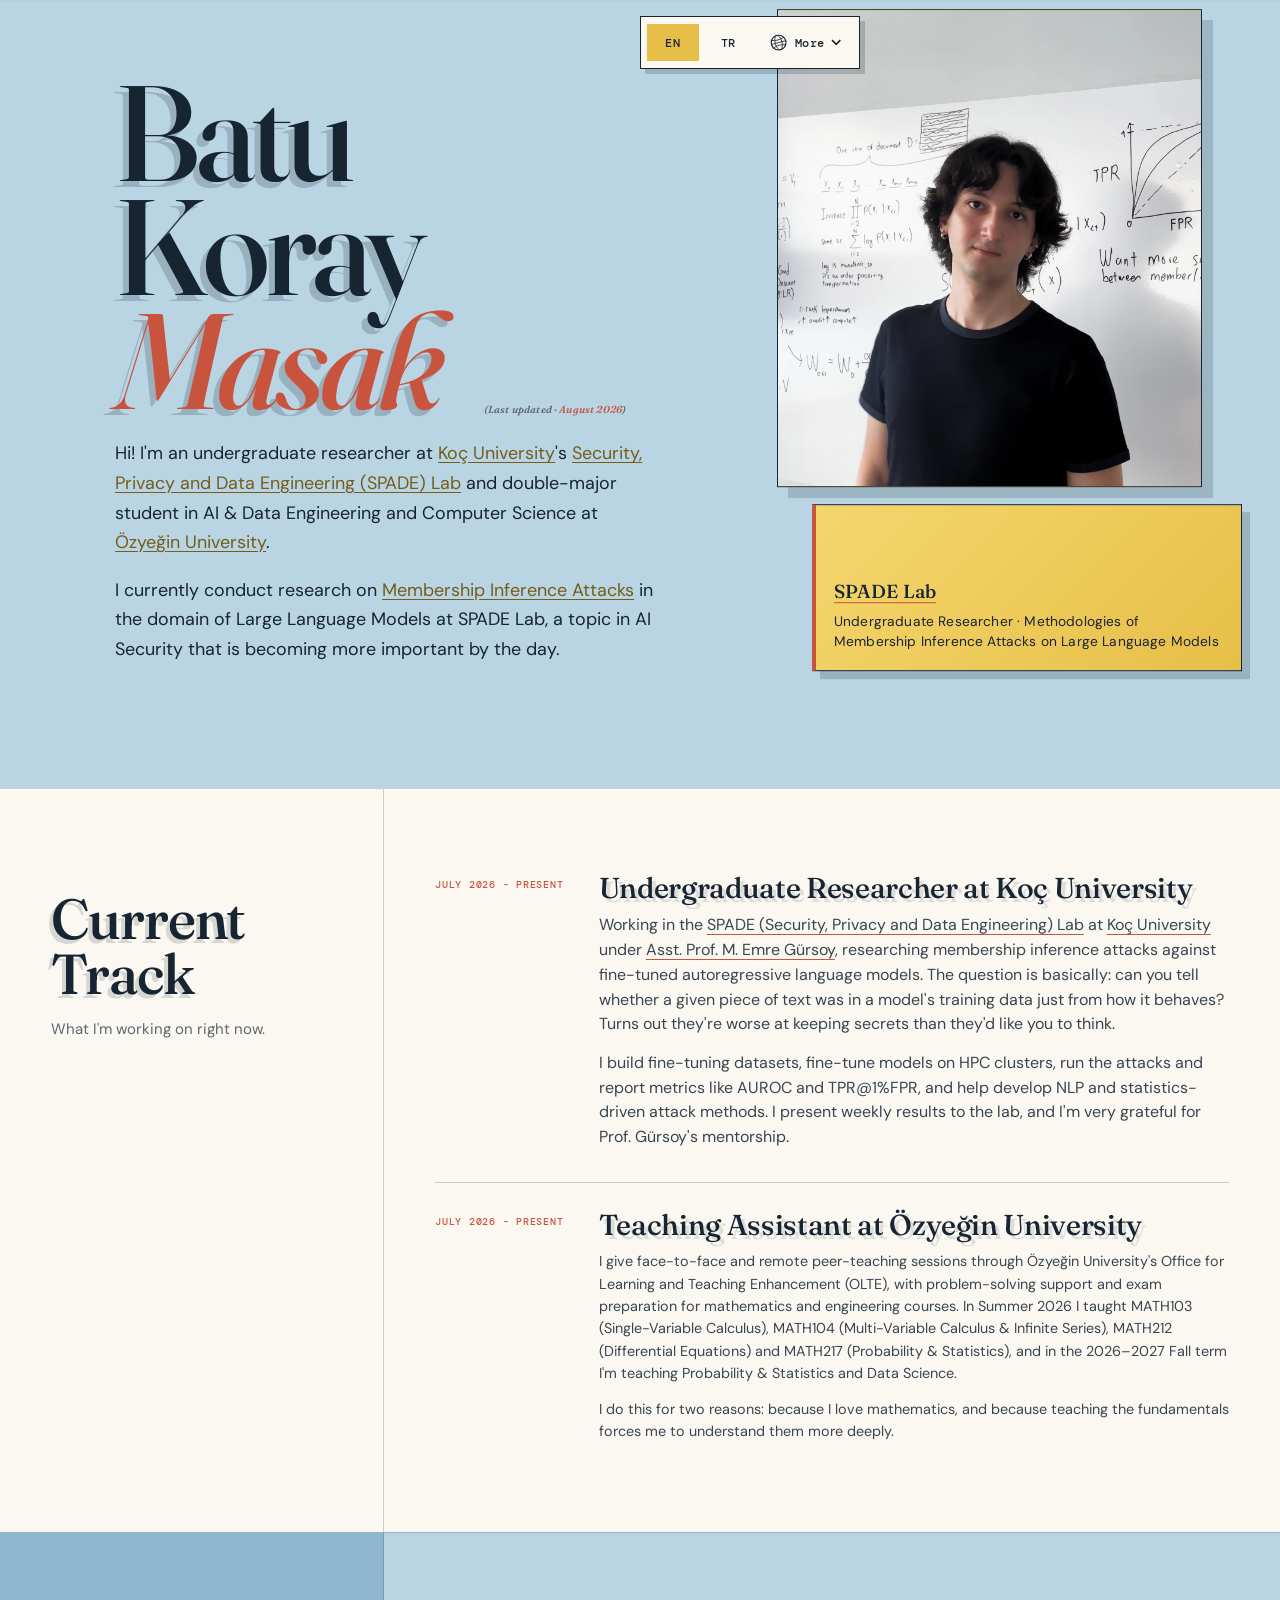
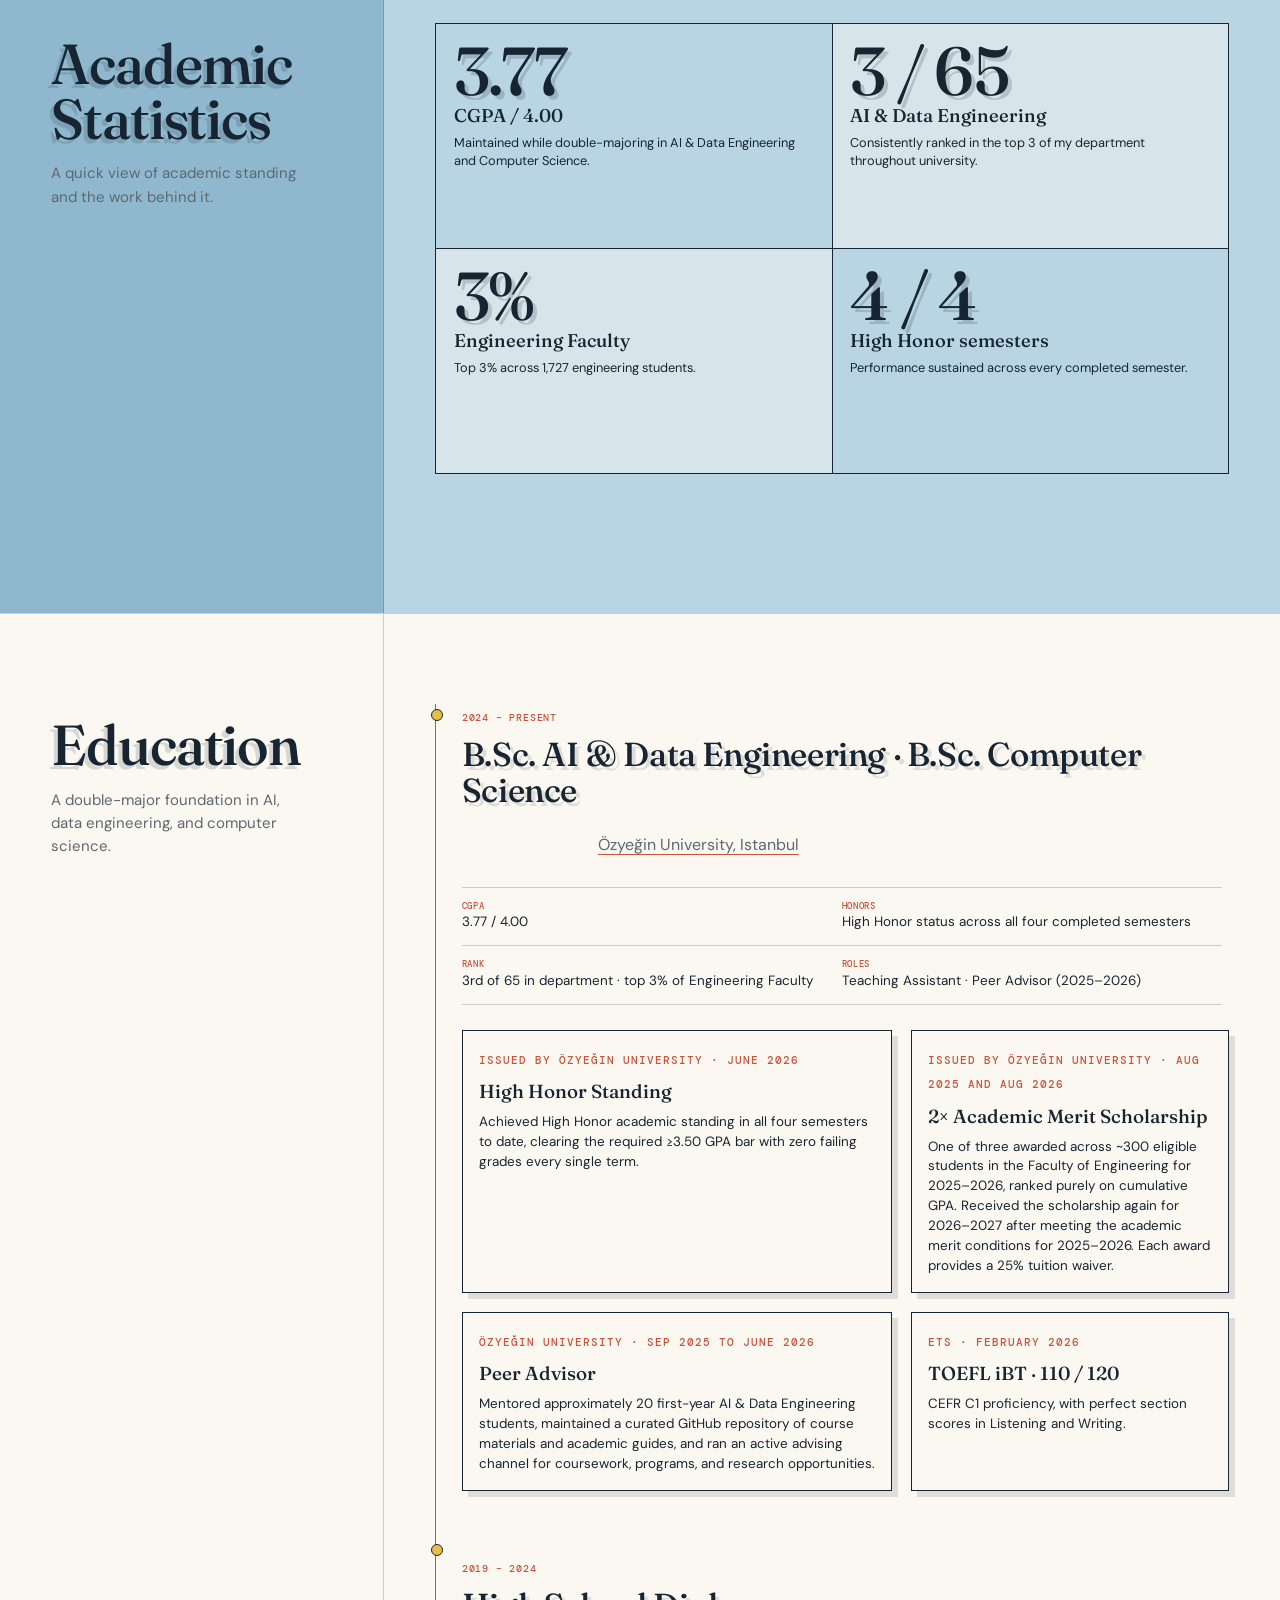
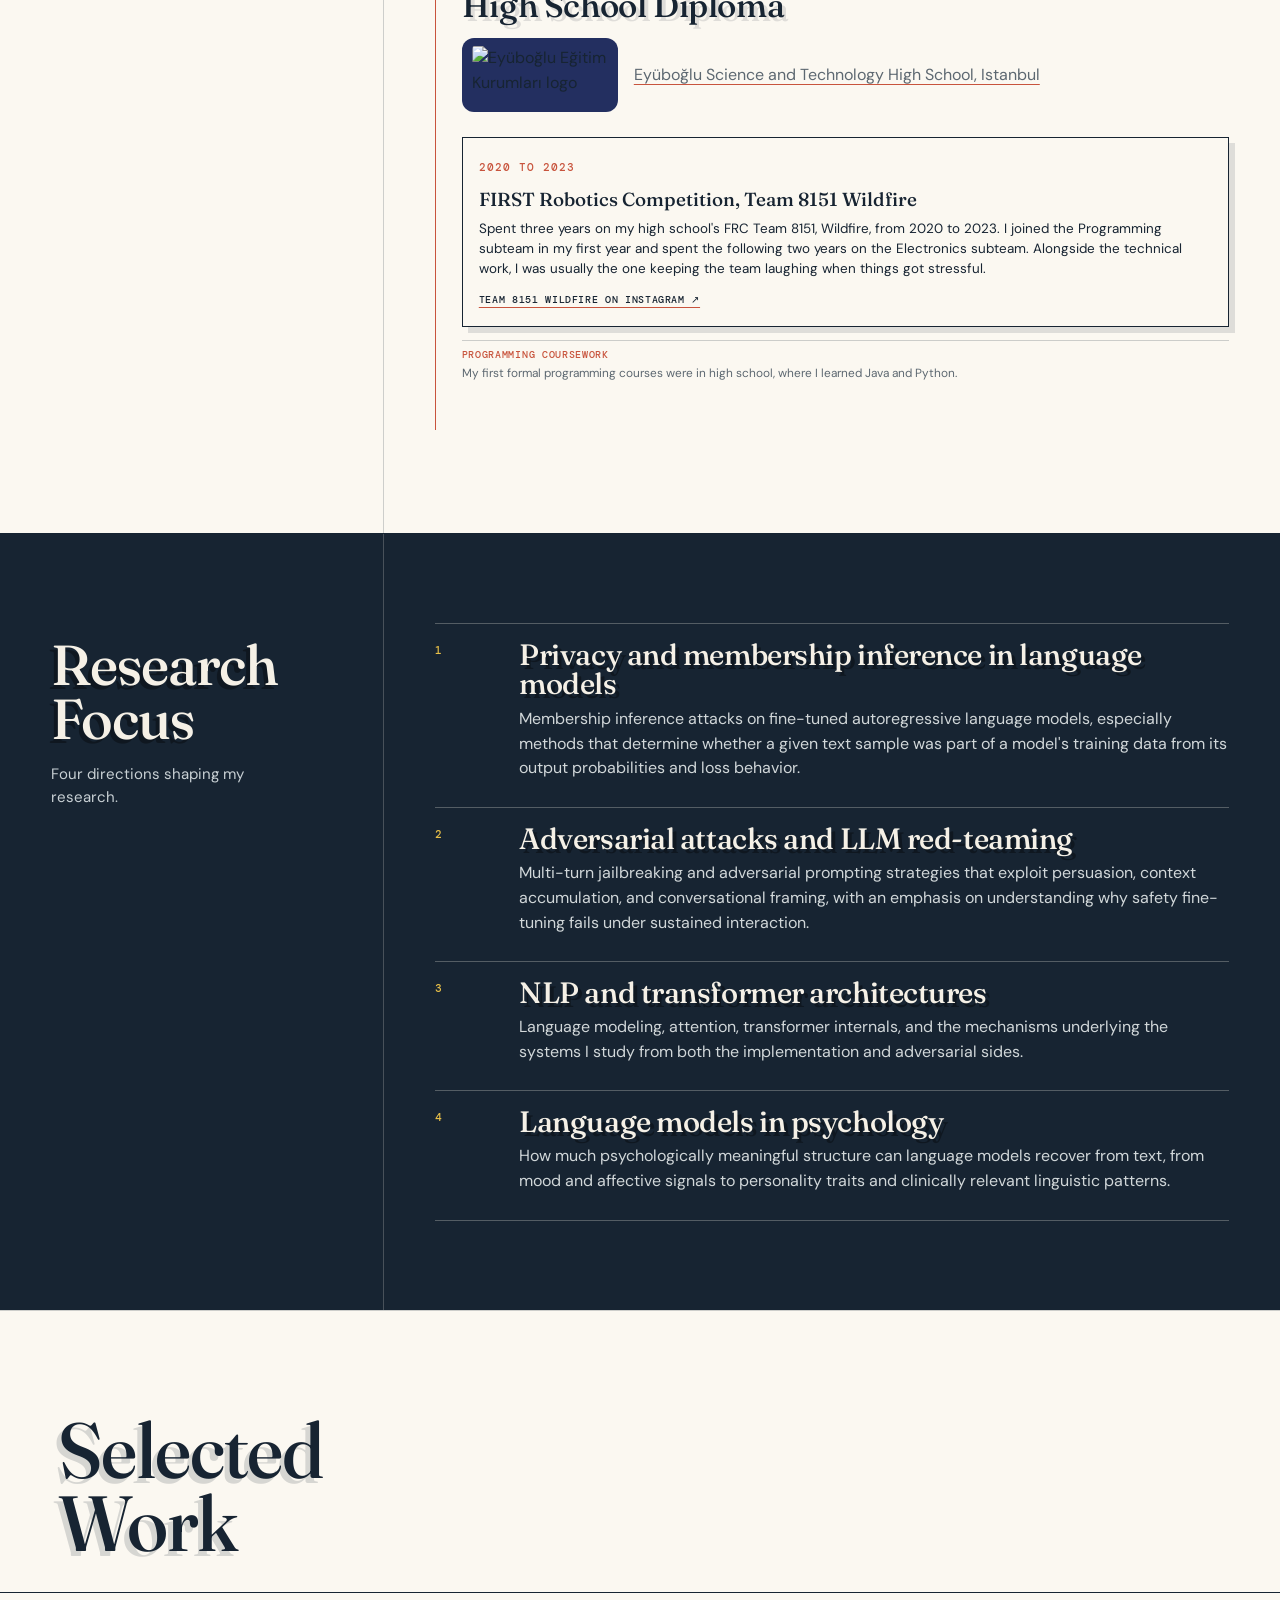
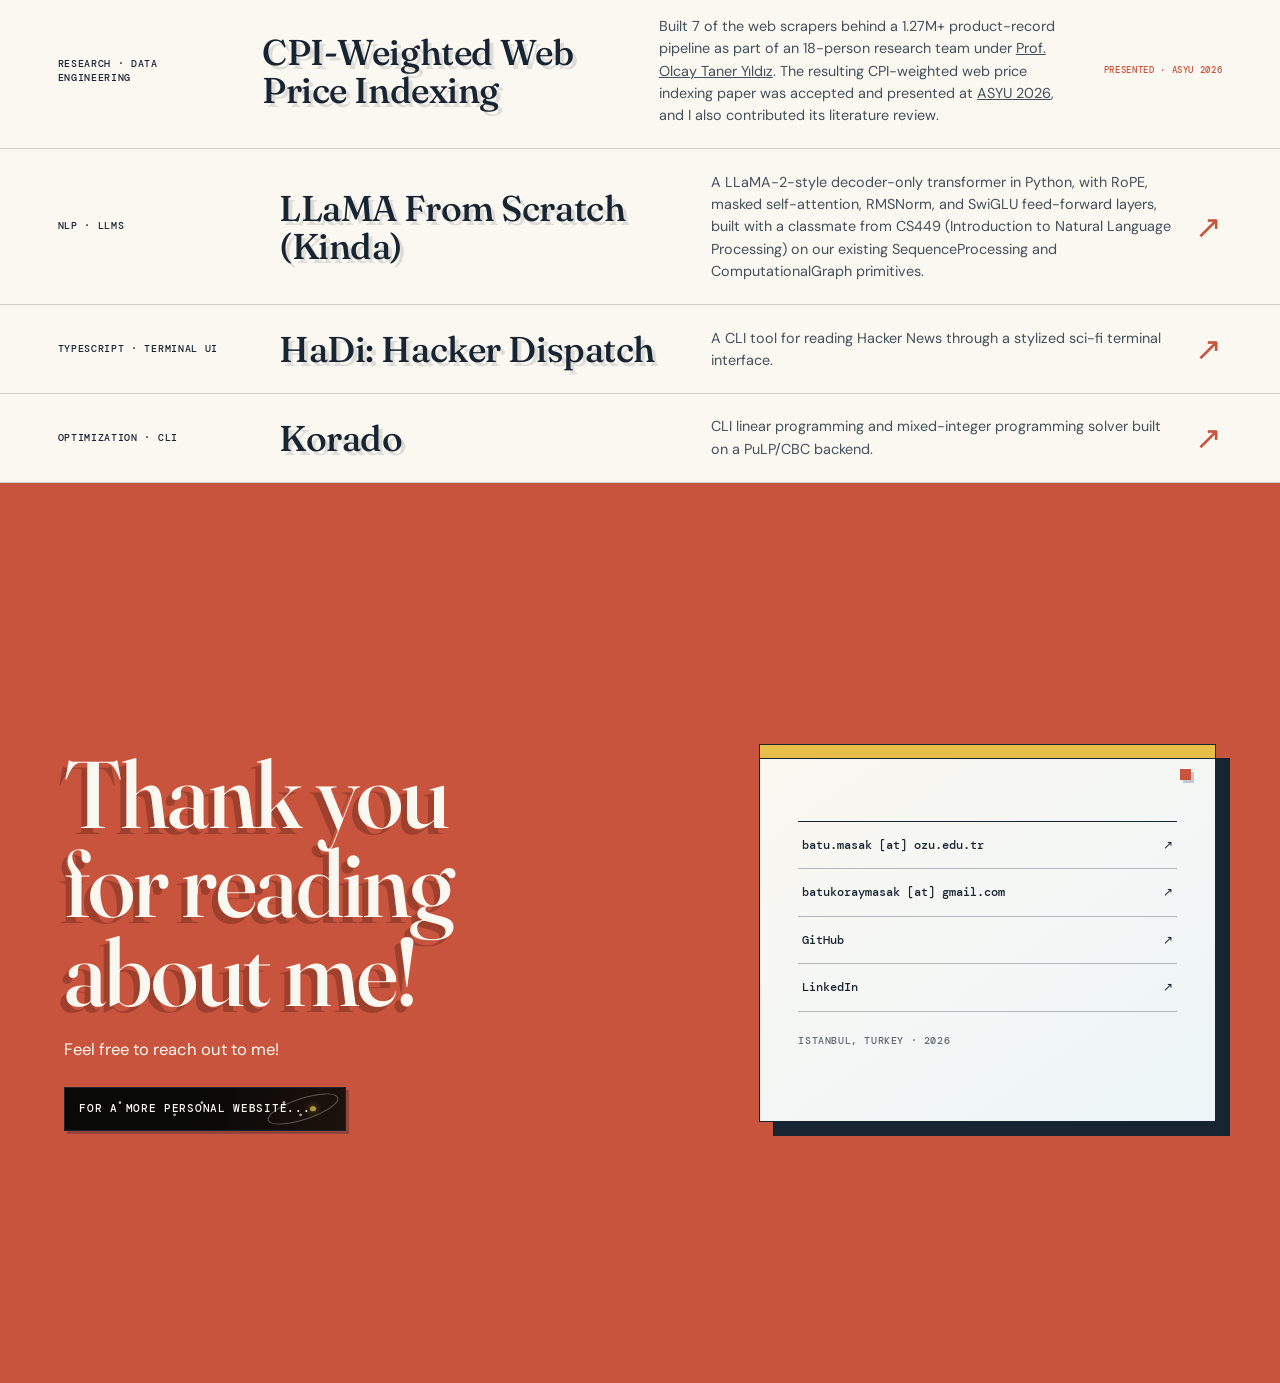
==== commit 0eedf5c4: "feat: optimize portrait images with webp format and enhance loading behavior" ====
--- a/index.html
+++ b/index.html
@@ -243,6 +243,7 @@
     .hero-aside { align-self: center; min-width: 0; max-width: 505px; width: 100%; justify-self: end; transform: translateY(clamp(-3.75rem, -3.5vw, -1.25rem)); }
     .portrait-frame { position: relative; max-width: 100%; padding: 0; background: #f5d66d; border: 1px solid var(--ink); box-shadow: 11px 11px 0 rgba(23,36,50,.18); }
     .portrait-stage { position: relative; isolation: isolate; width: 100%; max-width: 100%; aspect-ratio: .89; overflow: hidden; background: center / cover no-repeat; }
+    .portrait-stage picture { display: contents; }
     .portrait-frame img { position: absolute; inset: 0; z-index: 0; display: block; width: 100%; height: 100%; object-fit: cover; object-position: center; opacity: 0; transition: opacity 1.2s ease; }
     .portrait-frame img.is-previous { z-index: 1; opacity: 1; transition: none; }
     .portrait-frame img.is-active { z-index: 2; opacity: 1; }
@@ -472,14 +473,38 @@
       <aside class="hero-aside" aria-label="Current position">
         <figure class="portrait-frame">
           <div class="portrait-stage" data-portrait-stage>
-            <img class="portrait-slide is-active" src="/images/batu-membership-inference-whiteboard.jpg" alt="Batu Koray Masak in front of a whiteboard with membership inference notes and an ROC curve" width="2160" height="2160" loading="eager" decoding="async" fetchpriority="high" data-portrait-alt-key="portrait.whiteboard.alt" aria-hidden="false" data-portrait-image>
-            <img class="portrait-slide" src="/images/batu-library-picture.jpg" alt="Batu Koray Masak in front of his library" width="2048" height="2048" loading="lazy" decoding="async" fetchpriority="low" data-portrait-alt-key="portrait.library.alt" aria-hidden="true" data-portrait-image>
-            <img class="portrait-slide" src="/images/batu-teaching-eulers-identity.png" alt="Batu Koray Masak teaching Euler&#x27;s identity through Taylor series" width="1390" height="1392" loading="lazy" decoding="async" fetchpriority="low" data-portrait-alt-key="portrait.teaching.alt" aria-hidden="true" data-portrait-image>
-            <img class="portrait-slide" src="/images/batu-with-cat.jpeg" alt="Batu Koray Masak with a cat at Özyeğin University" width="1127" height="1127" loading="lazy" decoding="async" fetchpriority="low" data-portrait-alt-key="portrait.campusCat.alt" aria-hidden="true" data-portrait-image>
-            <img class="portrait-slide" src="/images/batu-with-cat-greece.jpg" alt="Batu Koray Masak with a cat by the sea in Greece" width="1782" height="1784" loading="lazy" decoding="async" fetchpriority="low" data-portrait-alt-key="portrait.greeceCat.alt" aria-hidden="true" data-portrait-image>
-            <img class="portrait-slide" src="/images/batu-suited.png" alt="Batu Koray Masak in a suit, photographed in a mirror" width="878" height="880" loading="lazy" decoding="async" fetchpriority="low" data-portrait-alt-key="portrait.suited.alt" aria-hidden="true" data-portrait-image>
-            <img class="portrait-slide" src="/images/batu-next-to-eiffel.png" alt="Batu Koray Masak beside the Eiffel Tower in Paris, France" width="1278" height="1280" loading="lazy" decoding="async" fetchpriority="low" data-portrait-alt-key="portrait.eiffel.alt" aria-hidden="true" data-portrait-image>
-            <img class="portrait-slide" src="/images/batu-eray-paris.png" alt="Batu Koray Masak, on the left, with his friend Eray in Paris" width="1090" height="1092" loading="lazy" decoding="async" fetchpriority="low" data-portrait-alt-key="portrait.paris.alt" aria-hidden="true" data-portrait-image>
+            <picture>
+              <source type="image/webp" srcset="/images/optimized/batu-membership-inference-whiteboard.webp">
+              <img class="portrait-slide is-active" src="/images/batu-membership-inference-whiteboard.jpg" alt="Batu Koray Masak in front of a whiteboard with membership inference notes and an ROC curve" width="2160" height="2160" loading="eager" decoding="async" fetchpriority="high" data-portrait-alt-key="portrait.whiteboard.alt" aria-hidden="false" data-portrait-image>
+            </picture>
+            <picture>
+              <source type="image/webp" srcset="/images/optimized/batu-library-picture.webp">
+              <img class="portrait-slide" src="/images/batu-library-picture.jpg" alt="Batu Koray Masak in front of his library" width="2048" height="2048" loading="lazy" decoding="async" fetchpriority="low" data-portrait-alt-key="portrait.library.alt" aria-hidden="true" data-portrait-image>
+            </picture>
+            <picture>
+              <source type="image/webp" srcset="/images/optimized/batu-teaching-eulers-identity.webp">
+              <img class="portrait-slide" src="/images/batu-teaching-eulers-identity.png" alt="Batu Koray Masak teaching Euler&#x27;s identity through Taylor series" width="1390" height="1392" loading="lazy" decoding="async" fetchpriority="low" data-portrait-alt-key="portrait.teaching.alt" aria-hidden="true" data-portrait-image>
+            </picture>
+            <picture>
+              <source type="image/webp" srcset="/images/optimized/batu-with-cat.webp">
+              <img class="portrait-slide" src="/images/batu-with-cat.jpeg" alt="Batu Koray Masak with a cat at Özyeğin University" width="1127" height="1127" loading="lazy" decoding="async" fetchpriority="low" data-portrait-alt-key="portrait.campusCat.alt" aria-hidden="true" data-portrait-image>
+            </picture>
+            <picture>
+              <source type="image/webp" srcset="/images/optimized/batu-with-cat-greece.webp">
+              <img class="portrait-slide" src="/images/batu-with-cat-greece.jpg" alt="Batu Koray Masak with a cat by the sea in Greece" width="1782" height="1784" loading="lazy" decoding="async" fetchpriority="low" data-portrait-alt-key="portrait.greeceCat.alt" aria-hidden="true" data-portrait-image>
+            </picture>
+            <picture>
+              <source type="image/webp" srcset="/images/optimized/batu-suited.webp">
+              <img class="portrait-slide" src="/images/batu-suited.png" alt="Batu Koray Masak in a suit, photographed in a mirror" width="878" height="880" loading="lazy" decoding="async" fetchpriority="low" data-portrait-alt-key="portrait.suited.alt" aria-hidden="true" data-portrait-image>
+            </picture>
+            <picture>
+              <source type="image/webp" srcset="/images/optimized/batu-next-to-eiffel.webp">
+              <img class="portrait-slide" src="/images/batu-next-to-eiffel.png" alt="Batu Koray Masak beside the Eiffel Tower in Paris, France" width="1278" height="1280" loading="lazy" decoding="async" fetchpriority="low" data-portrait-alt-key="portrait.eiffel.alt" aria-hidden="true" data-portrait-image>
+            </picture>
+            <picture>
+              <source type="image/webp" srcset="/images/optimized/batu-eray-paris.webp">
+              <img class="portrait-slide" src="/images/batu-eray-paris.png" alt="Batu Koray Masak, on the left, with his friend Eray in Paris" width="1090" height="1092" loading="lazy" decoding="async" fetchpriority="low" data-portrait-alt-key="portrait.paris.alt" aria-hidden="true" data-portrait-image>
+            </picture>
           </div>
           <figcaption data-portrait-caption></figcaption>
         </figure>
@@ -714,6 +739,24 @@
       const fadeDuration = 1200;
       const portraitMotion = window.matchMedia('(prefers-reduced-motion: reduce)');
       const failedPortraits = new Set();
+      const originalPortraitFallbacks = new WeakSet();
+      const useOriginalPortrait = (image) => {
+        const source = image.closest('picture')?.querySelector('source[type="image/webp"]');
+        if (!source) return false;
+        originalPortraitFallbacks.add(image);
+        source.remove();
+        image.loading = 'eager';
+        image.src = image.getAttribute('src');
+        return true;
+      };
+      const decodePortrait = async (image) => {
+        try {
+          await image.decode();
+        } catch (error) {
+          if (!useOriginalPortrait(image) && !originalPortraitFallbacks.has(image)) throw error;
+          await image.decode();
+        }
+      };
       const portraitControlCopy = {
         en: { next: 'Show next photograph' },
         tr: { next: 'Sonraki fotoğrafı göster' },
@@ -756,7 +799,7 @@
           if (failedPortraits.has(candidate)) continue;
           candidate.loading = 'eager';
           try {
-            await candidate.decode();
+            await decodePortrait(candidate);
             if (!candidate.naturalWidth) throw new Error('Portrait could not be decoded');
             nextIndex = candidateIndex;
             break;
@@ -800,7 +843,9 @@
         updatePortraitControls();
       };
       portraitSlides.forEach((image) => {
+        image.addEventListener('load', () => { failedPortraits.delete(image); });
         image.addEventListener('error', () => {
+          if (useOriginalPortrait(image)) return;
           failedPortraits.add(image);
           if (image === portraitSlides[portraitIndex]) void advancePortrait(true);
         });
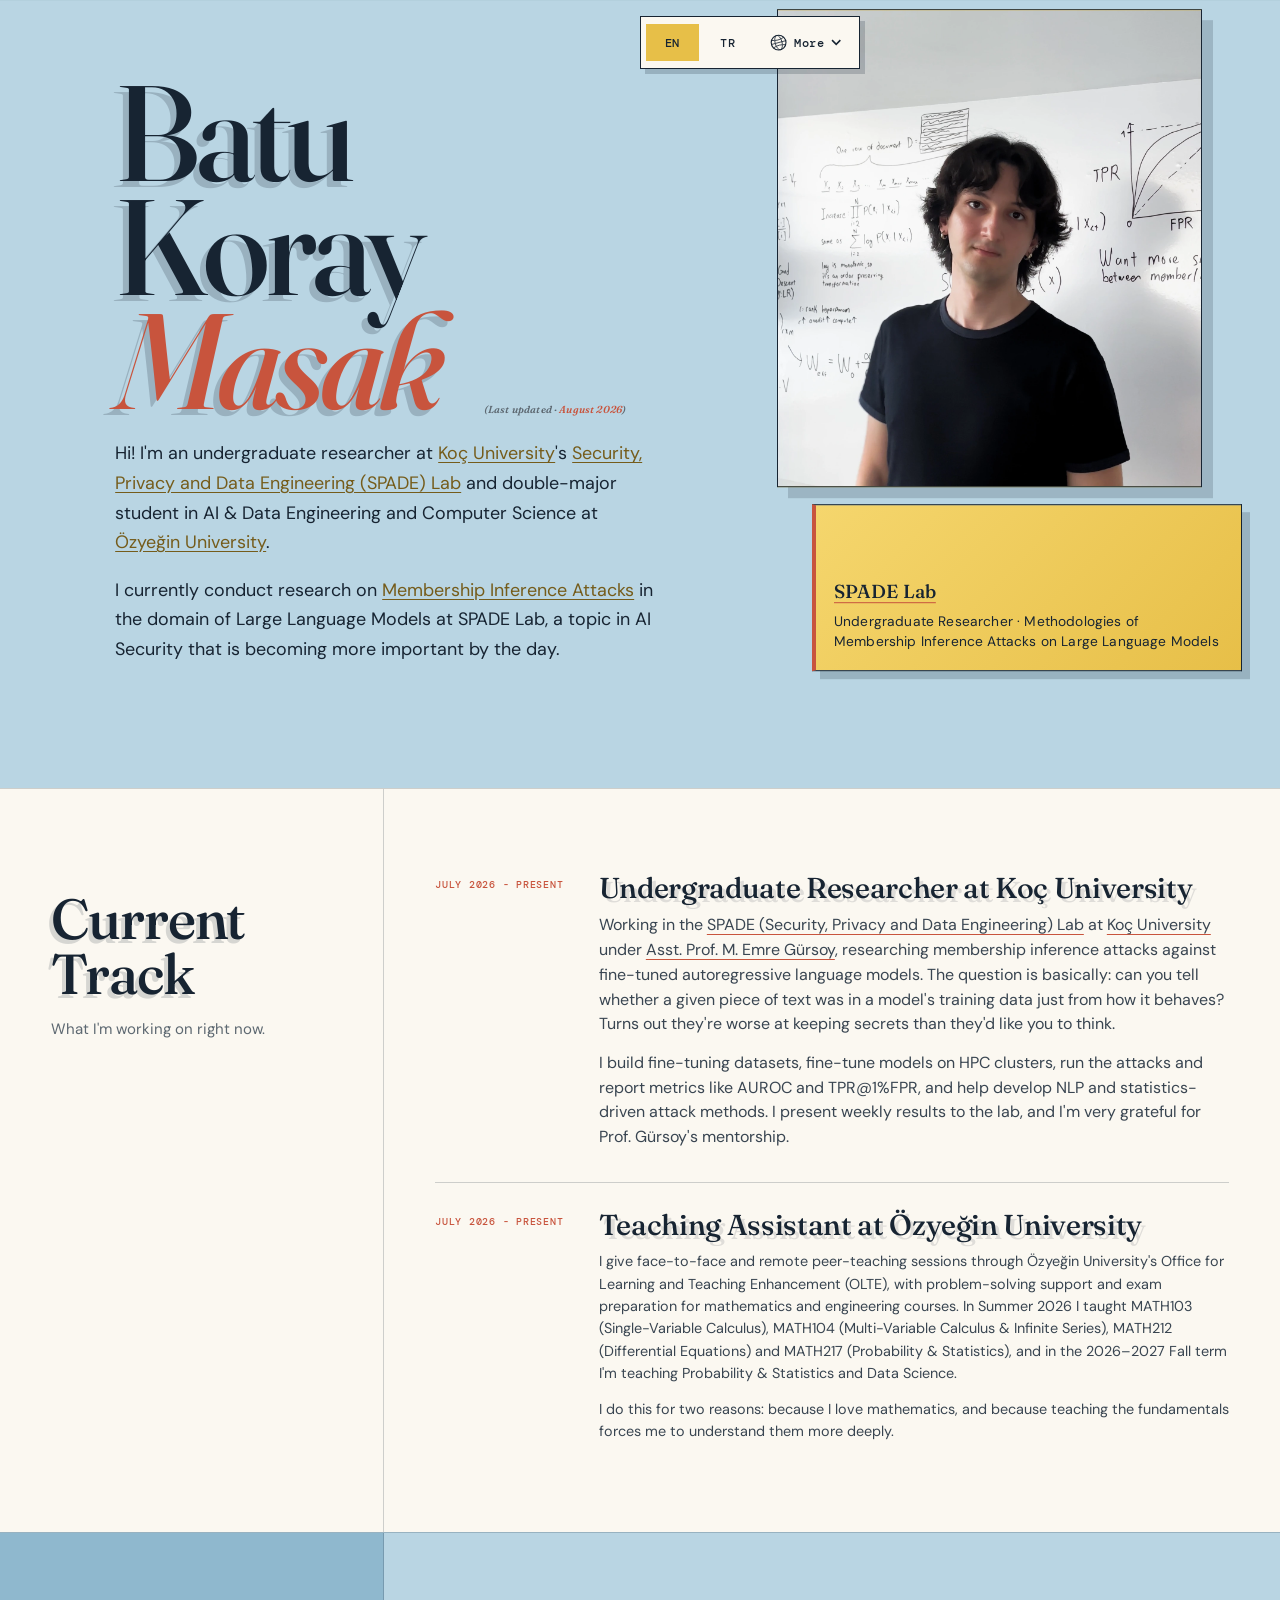
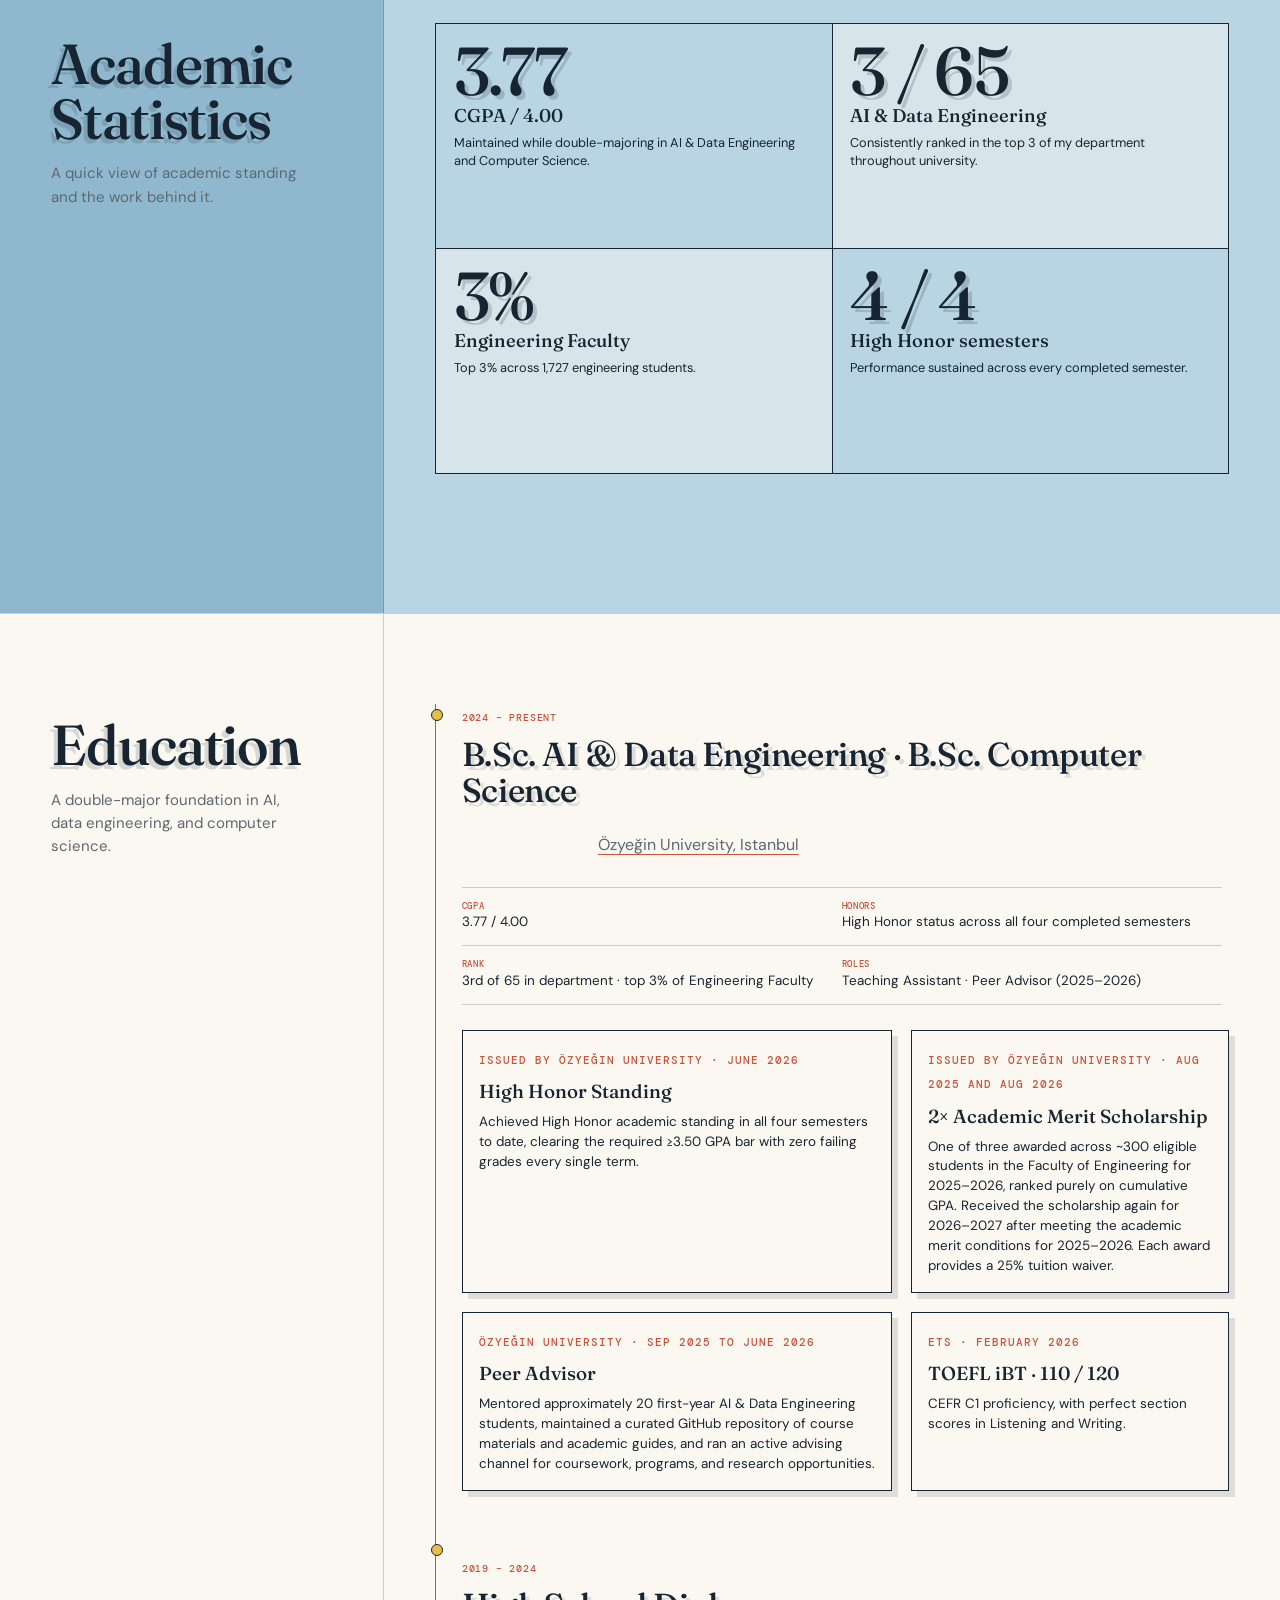
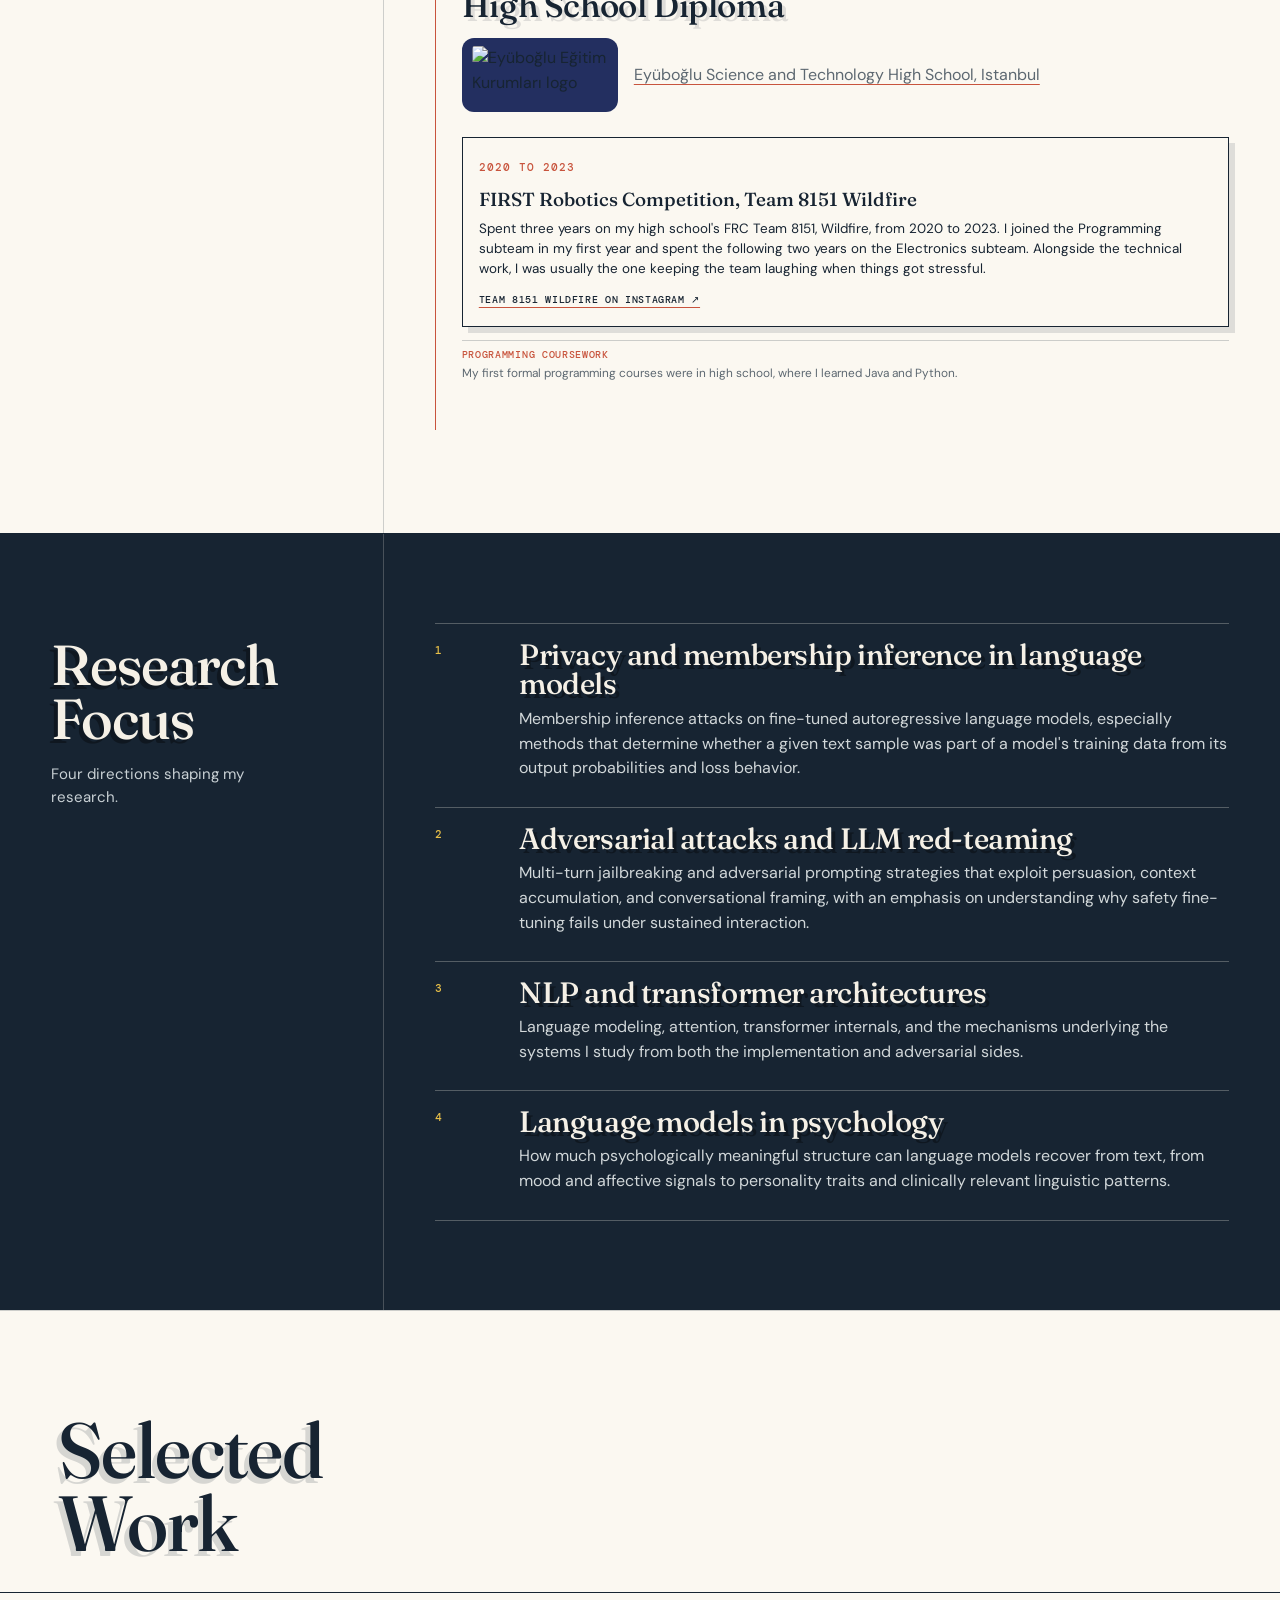
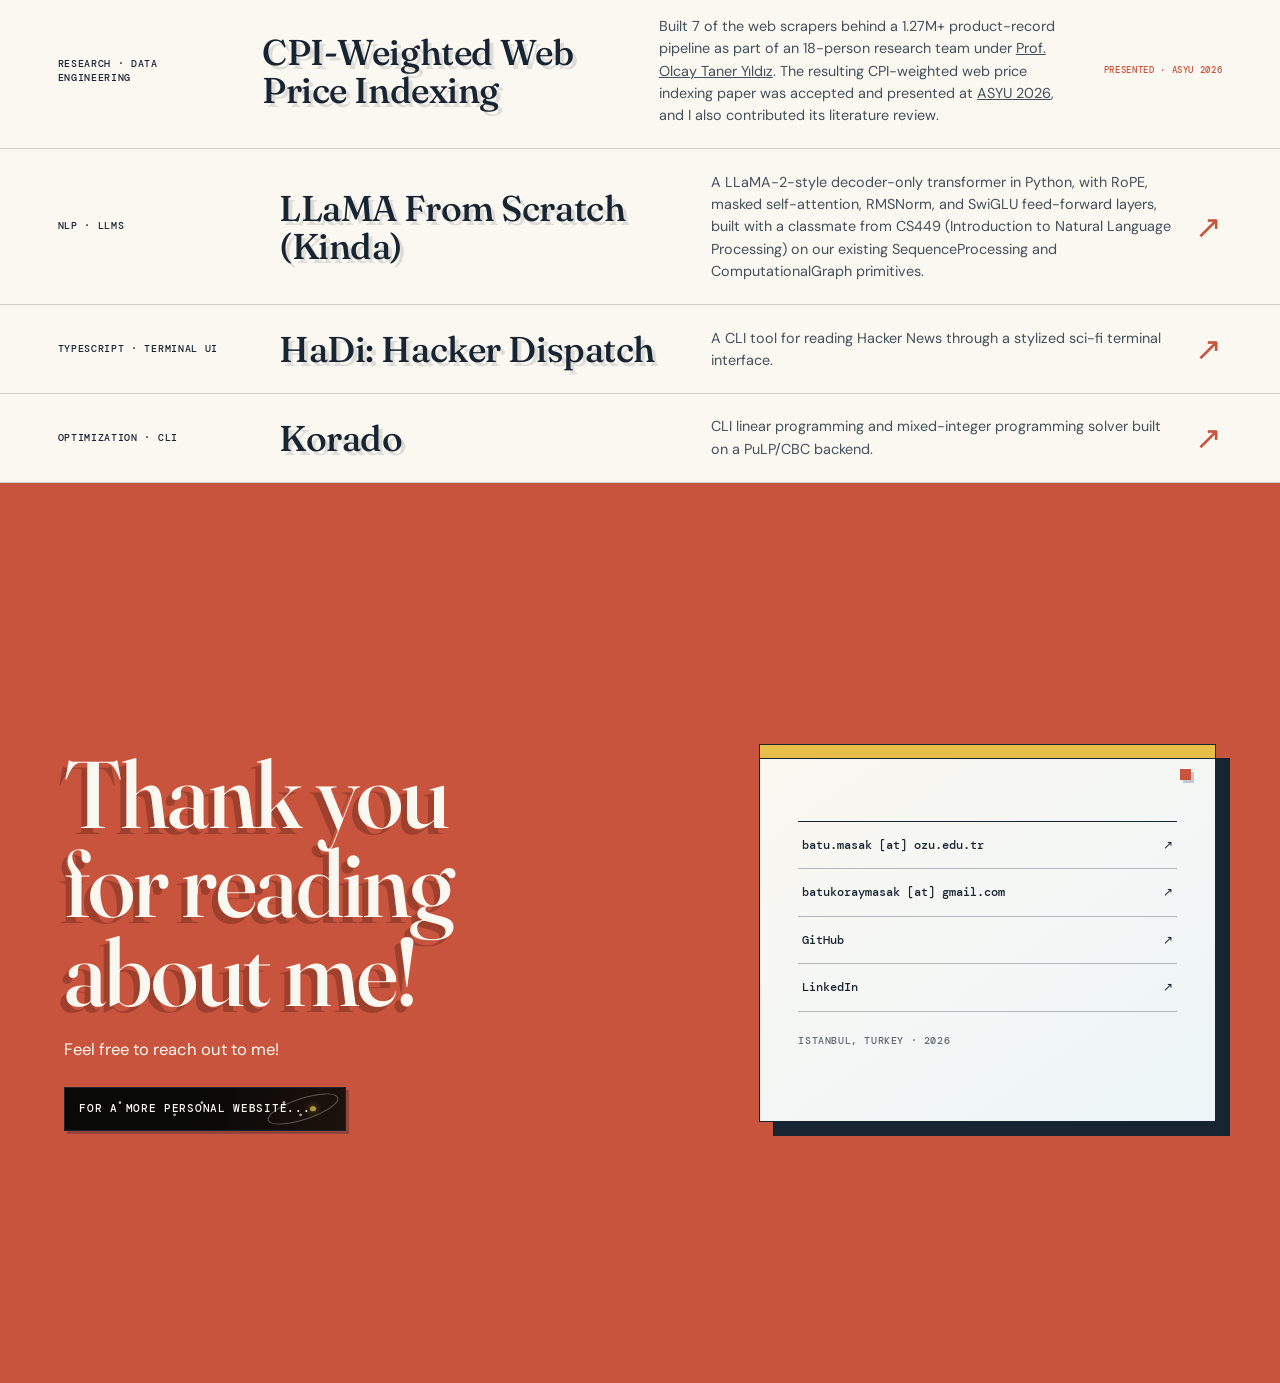
==== commit ed6a7eff: "Remove some of the photographs from the site" ====
--- a/index.html
+++ b/index.html
@@ -45,21 +45,9 @@
           },
           {
             "@type": "ImageObject",
-            "contentUrl": "https://batukoray.github.io/images/batu-eray-paris.png",
-            "caption": "Paris, France. Me, on the left, with my best pal Eray.",
-            "description": "Batu Koray Masak, on the left, with his best pal Eray in Paris, France."
-          },
-          {
-            "@type": "ImageObject",
             "contentUrl": "https://batukoray.github.io/images/batu-library-picture.jpg",
             "caption": "Batu Koray Masak in front of his library.",
             "description": "Batu Koray Masak in front of his personal library in Istanbul, Turkey."
-          },
-          {
-            "@type": "ImageObject",
-            "contentUrl": "https://batukoray.github.io/images/batu-with-cat.jpeg",
-            "caption": "Batu Koray Masak with a cat at Özyeğin University.",
-            "description": "Batu Koray Masak pictured with a cat at Özyeğin University in Istanbul, Turkey."
           },
           {
             "@type": "ImageObject",
@@ -72,12 +60,6 @@
             "contentUrl": "https://batukoray.github.io/images/batu-next-to-eiffel.png",
             "caption": "Batu Koray Masak beside the Eiffel Tower in Paris.",
             "description": "Batu Koray Masak pictured beside the Eiffel Tower in Paris, France."
-          },
-          {
-            "@type": "ImageObject",
-            "contentUrl": "https://batukoray.github.io/images/batu-suited.png",
-            "caption": "Batu Koray Masak in a suit, photographed in a mirror.",
-            "description": "A mirror portrait of Batu Koray Masak wearing a suit."
           },
           {
             "@type": "ImageObject",
@@ -486,24 +468,12 @@
               <img class="portrait-slide" src="/images/batu-teaching-eulers-identity.png" alt="Batu Koray Masak teaching Euler&#x27;s identity through Taylor series" width="1390" height="1392" loading="lazy" decoding="async" fetchpriority="low" data-portrait-alt-key="portrait.teaching.alt" aria-hidden="true" data-portrait-image>
             </picture>
             <picture>
-              <source type="image/webp" srcset="/images/optimized/batu-with-cat.webp">
-              <img class="portrait-slide" src="/images/batu-with-cat.jpeg" alt="Batu Koray Masak with a cat at Özyeğin University" width="1127" height="1127" loading="lazy" decoding="async" fetchpriority="low" data-portrait-alt-key="portrait.campusCat.alt" aria-hidden="true" data-portrait-image>
-            </picture>
-            <picture>
               <source type="image/webp" srcset="/images/optimized/batu-with-cat-greece.webp">
               <img class="portrait-slide" src="/images/batu-with-cat-greece.jpg" alt="Batu Koray Masak with a cat by the sea in Greece" width="1782" height="1784" loading="lazy" decoding="async" fetchpriority="low" data-portrait-alt-key="portrait.greeceCat.alt" aria-hidden="true" data-portrait-image>
             </picture>
             <picture>
-              <source type="image/webp" srcset="/images/optimized/batu-suited.webp">
-              <img class="portrait-slide" src="/images/batu-suited.png" alt="Batu Koray Masak in a suit, photographed in a mirror" width="878" height="880" loading="lazy" decoding="async" fetchpriority="low" data-portrait-alt-key="portrait.suited.alt" aria-hidden="true" data-portrait-image>
-            </picture>
-            <picture>
               <source type="image/webp" srcset="/images/optimized/batu-next-to-eiffel.webp">
               <img class="portrait-slide" src="/images/batu-next-to-eiffel.png" alt="Batu Koray Masak beside the Eiffel Tower in Paris, France" width="1278" height="1280" loading="lazy" decoding="async" fetchpriority="low" data-portrait-alt-key="portrait.eiffel.alt" aria-hidden="true" data-portrait-image>
-            </picture>
-            <picture>
-              <source type="image/webp" srcset="/images/optimized/batu-eray-paris.webp">
-              <img class="portrait-slide" src="/images/batu-eray-paris.png" alt="Batu Koray Masak, on the left, with his friend Eray in Paris" width="1090" height="1092" loading="lazy" decoding="async" fetchpriority="low" data-portrait-alt-key="portrait.paris.alt" aria-hidden="true" data-portrait-image>
             </picture>
           </div>
           <figcaption data-portrait-caption></figcaption>
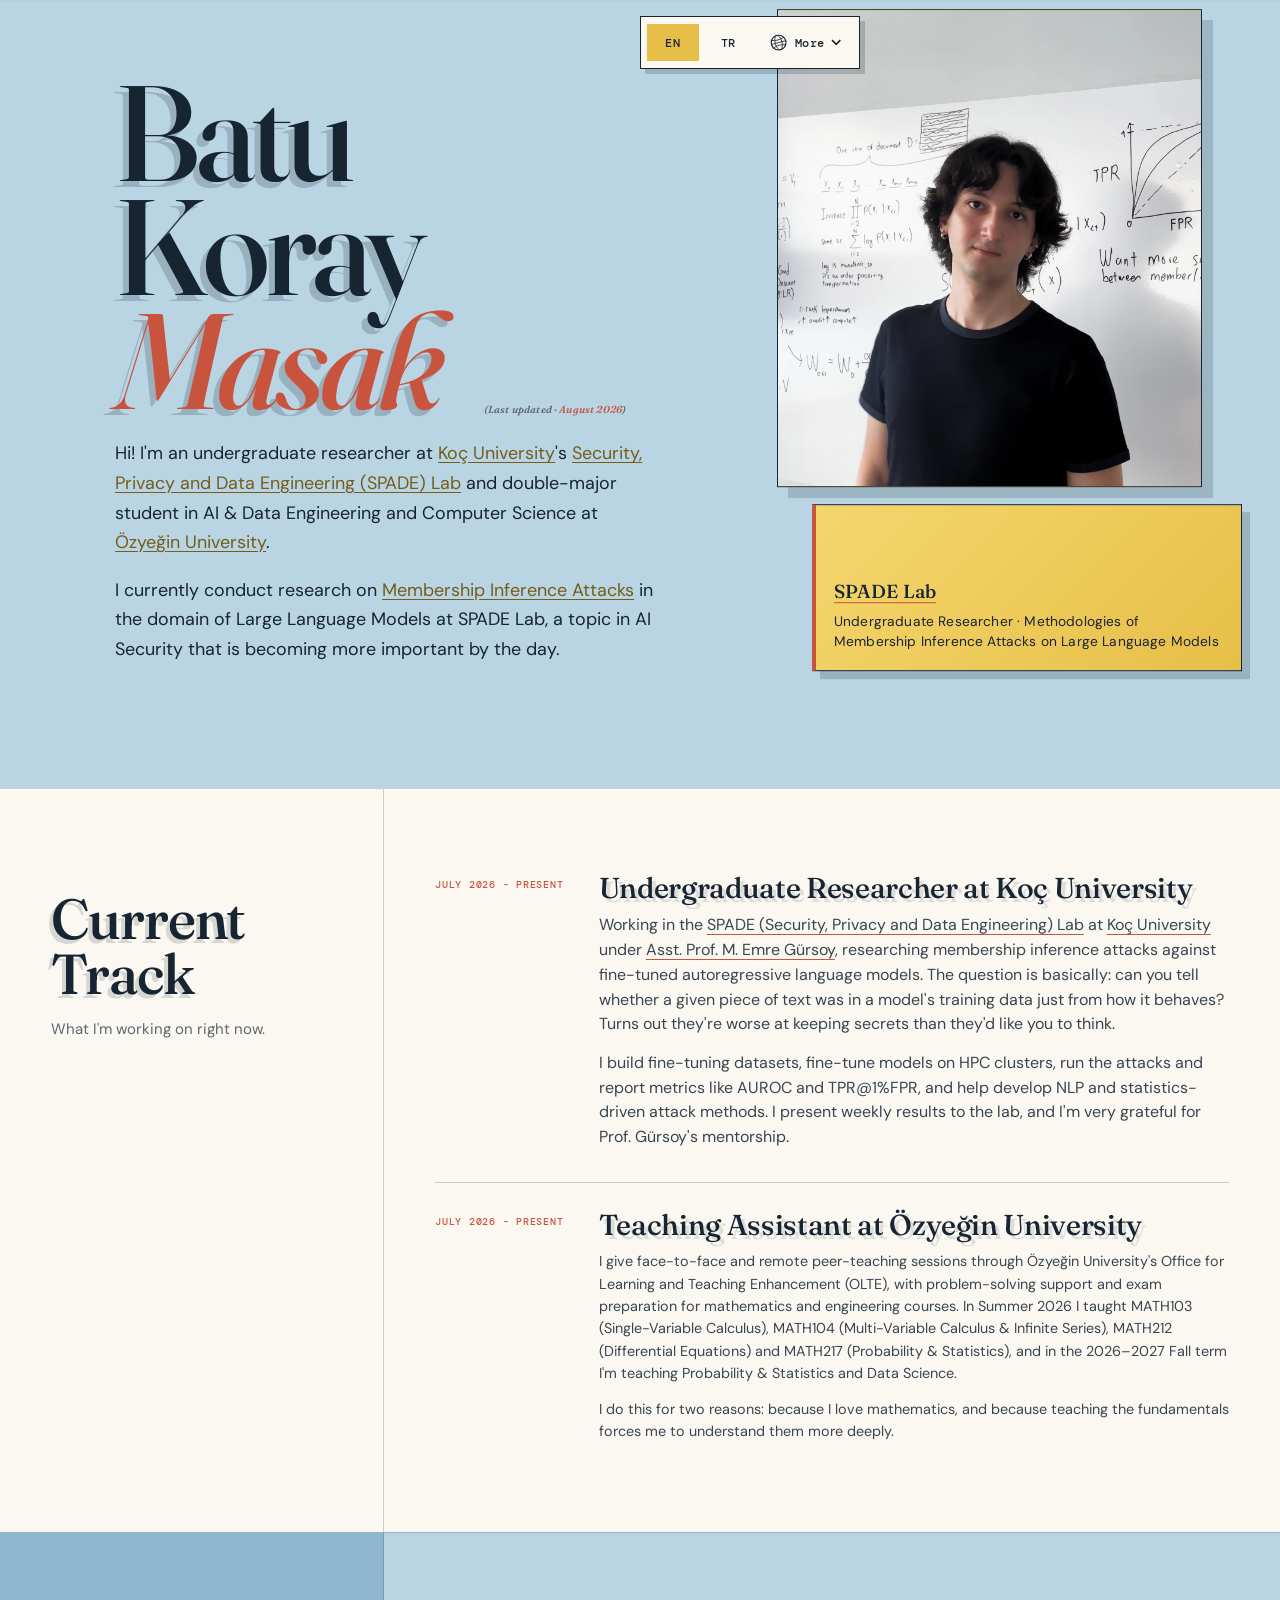
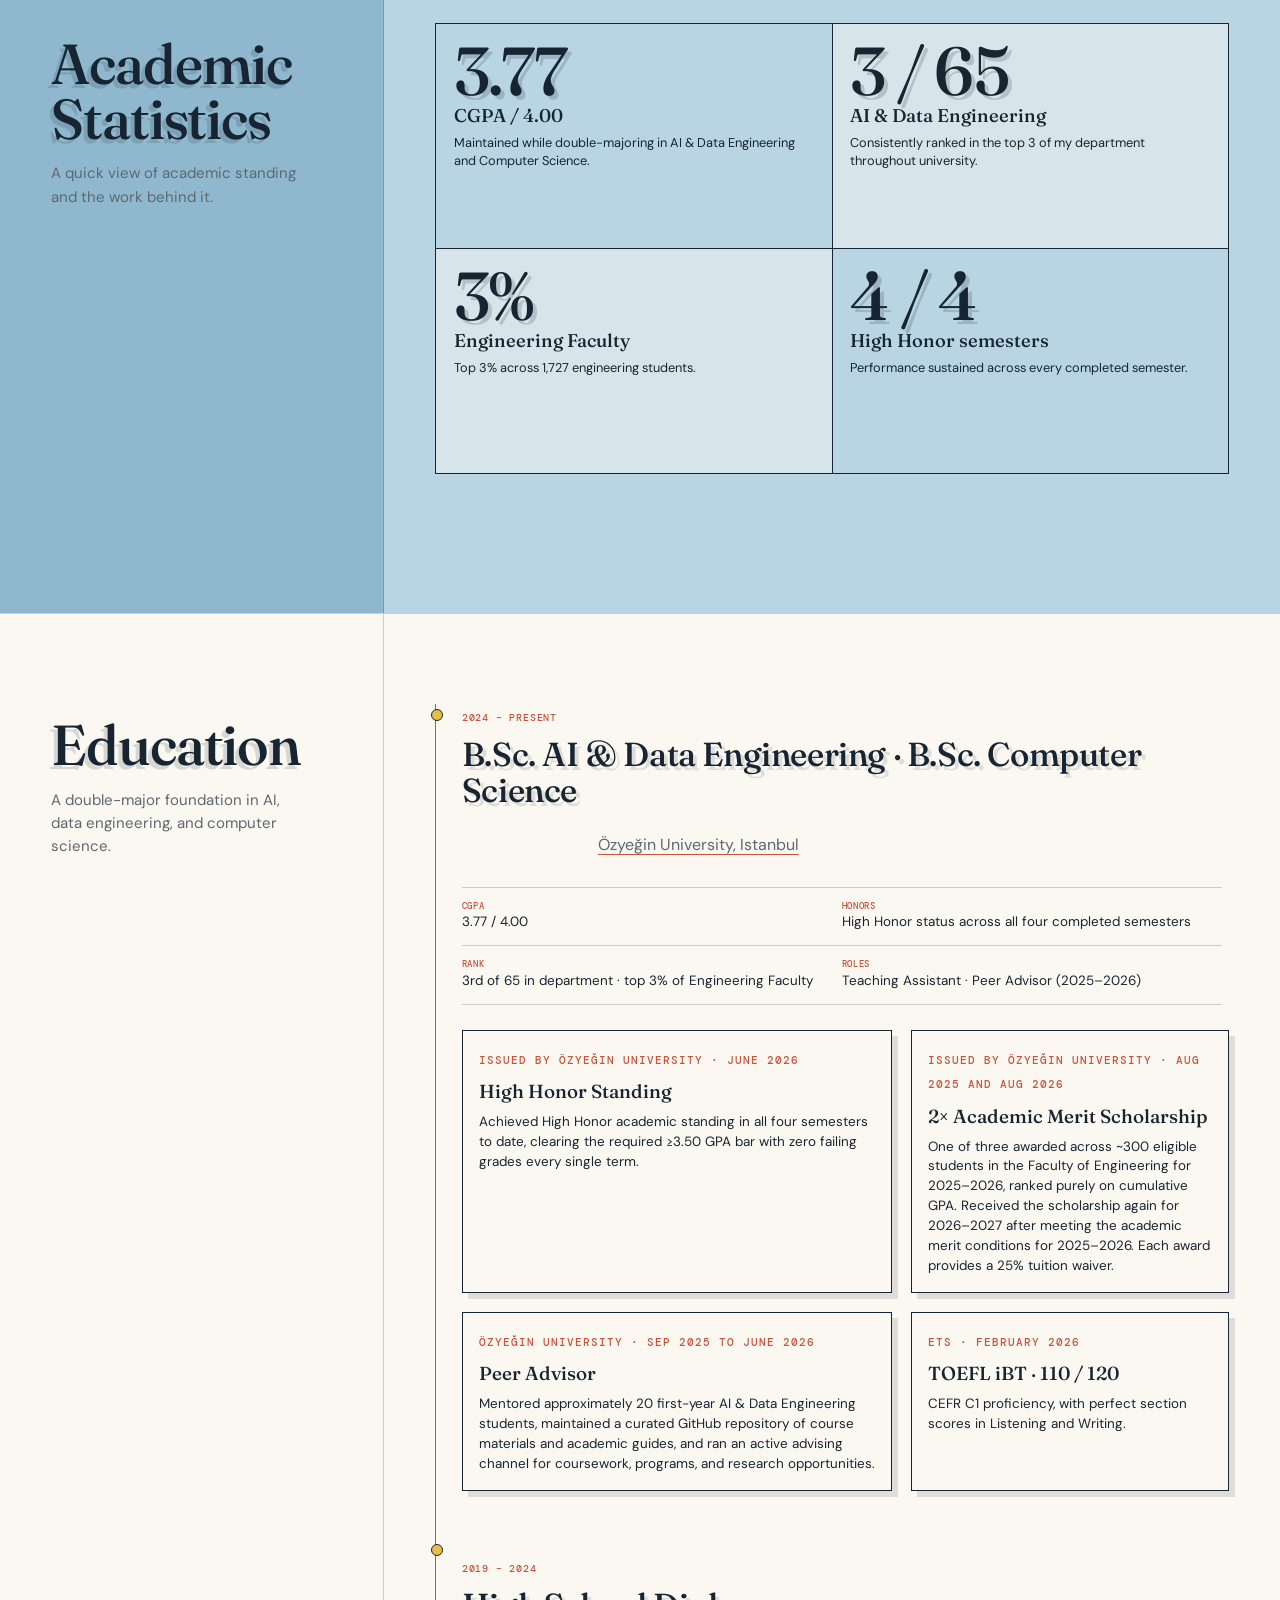
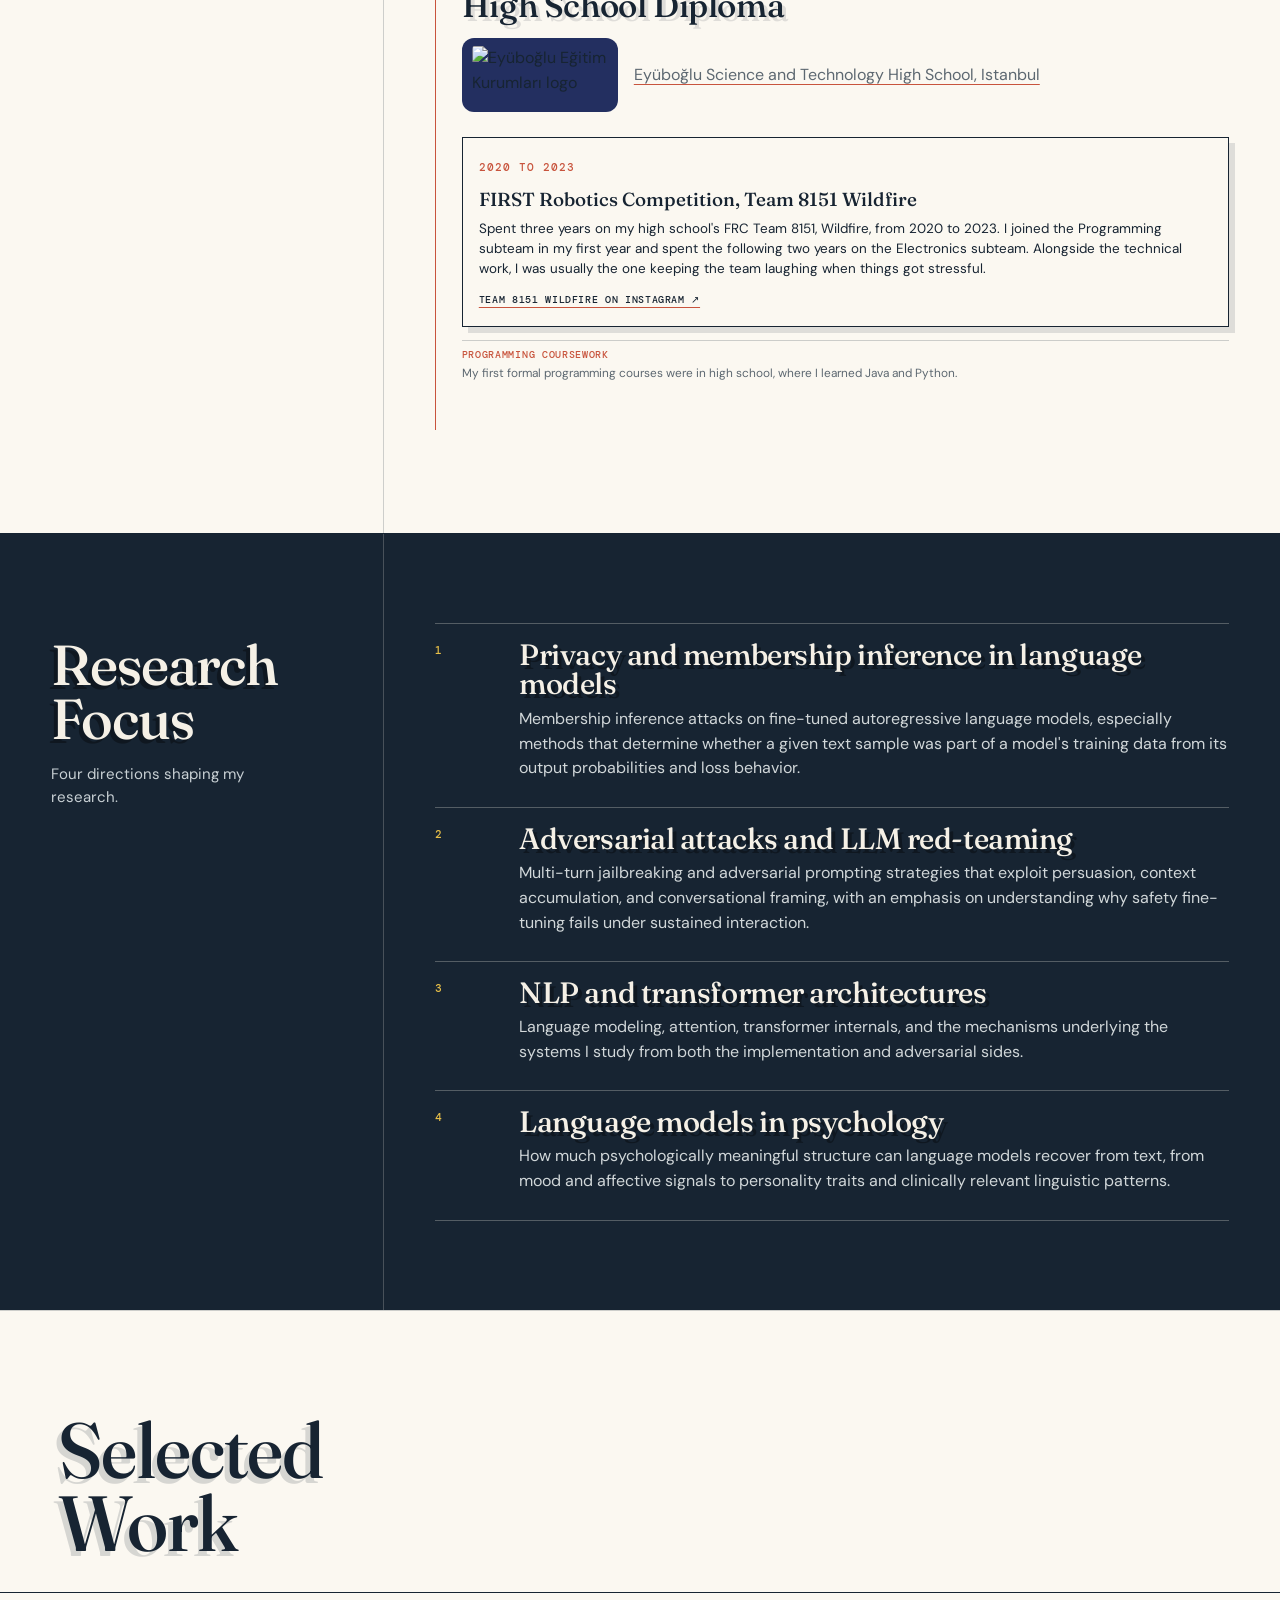
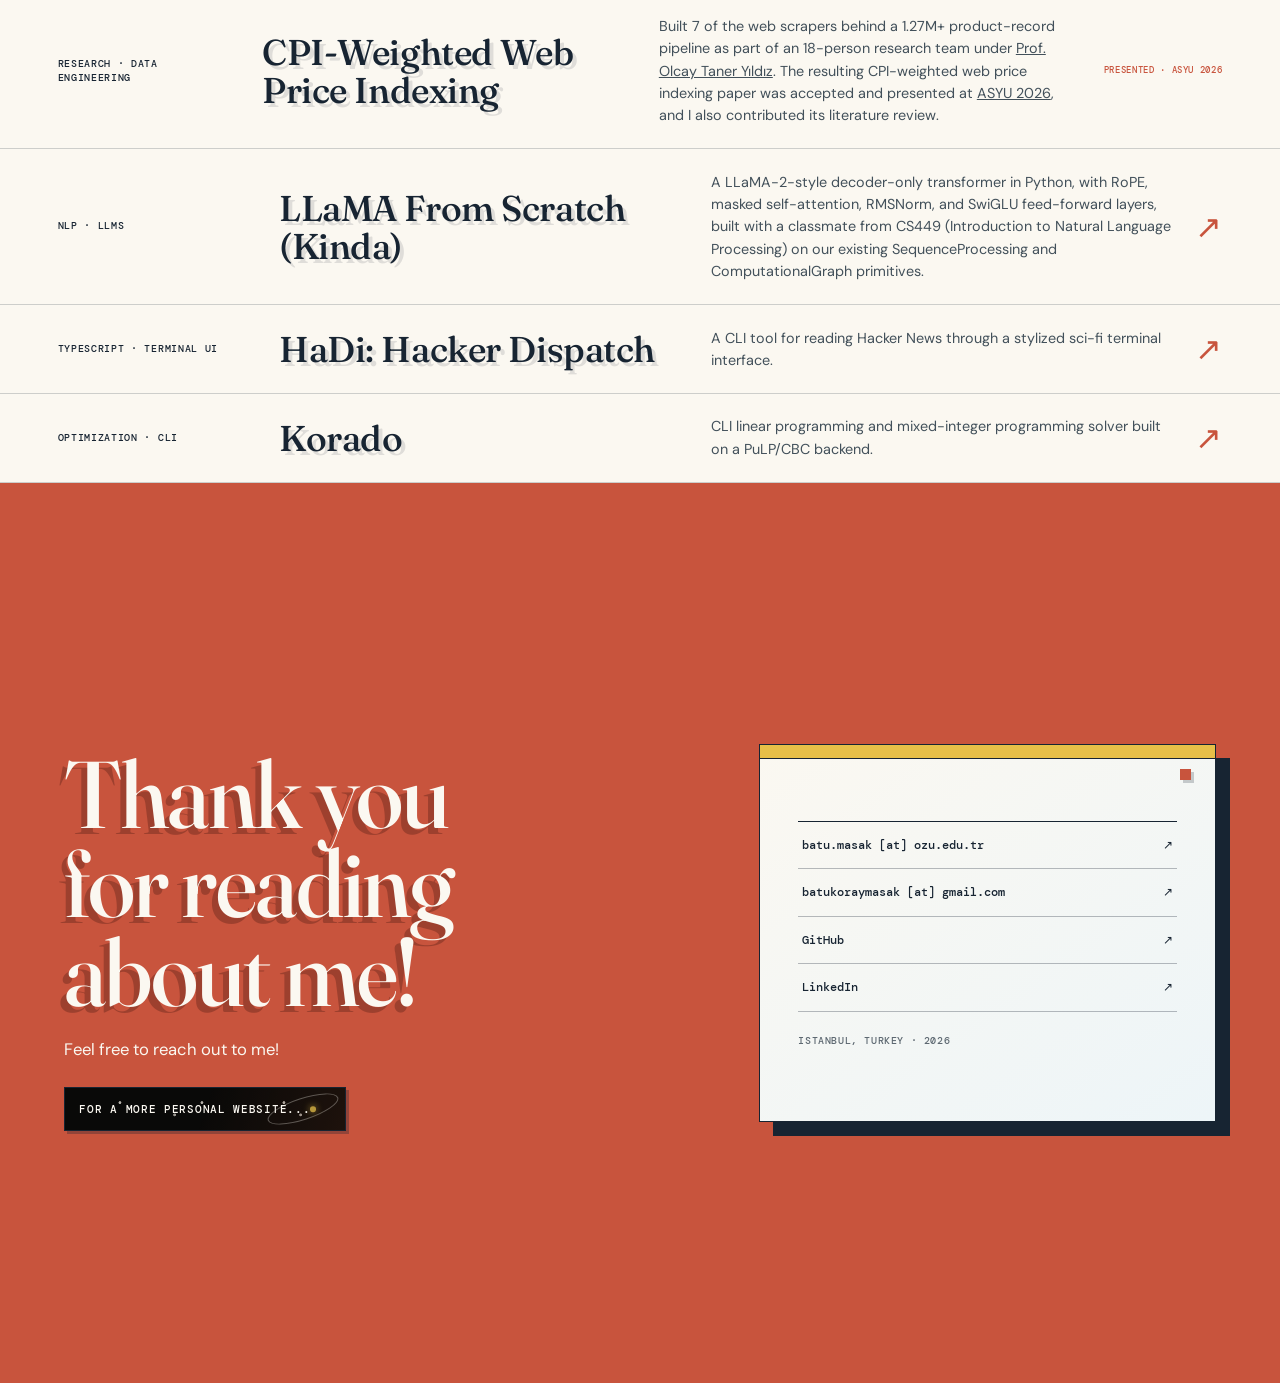
==== commit 00d2c35b: "Restore canonical URLs and expand image sitemap" ====
--- a/index.html
+++ b/index.html
@@ -4,6 +4,8 @@
   <meta charset="utf-8">
   <meta name="viewport" content="width=device-width, initial-scale=1">
   <meta name="description" content="Batu Koray Masak is an AI &amp; Computer Science undergraduate at Özyeğin University and a Koç University research intern focused on AI security.">
+  <link rel="canonical" href="https://batukoray.github.io/">
+  <meta name="robots" content="max-image-preview:large">
   <meta name="theme-color" content="#b9d5e3">
   <link rel="icon" href="/favicon.ico?v=3" sizes="any">
   <link rel="icon" href="/favicon.svg?v=3" type="image/svg+xml">
